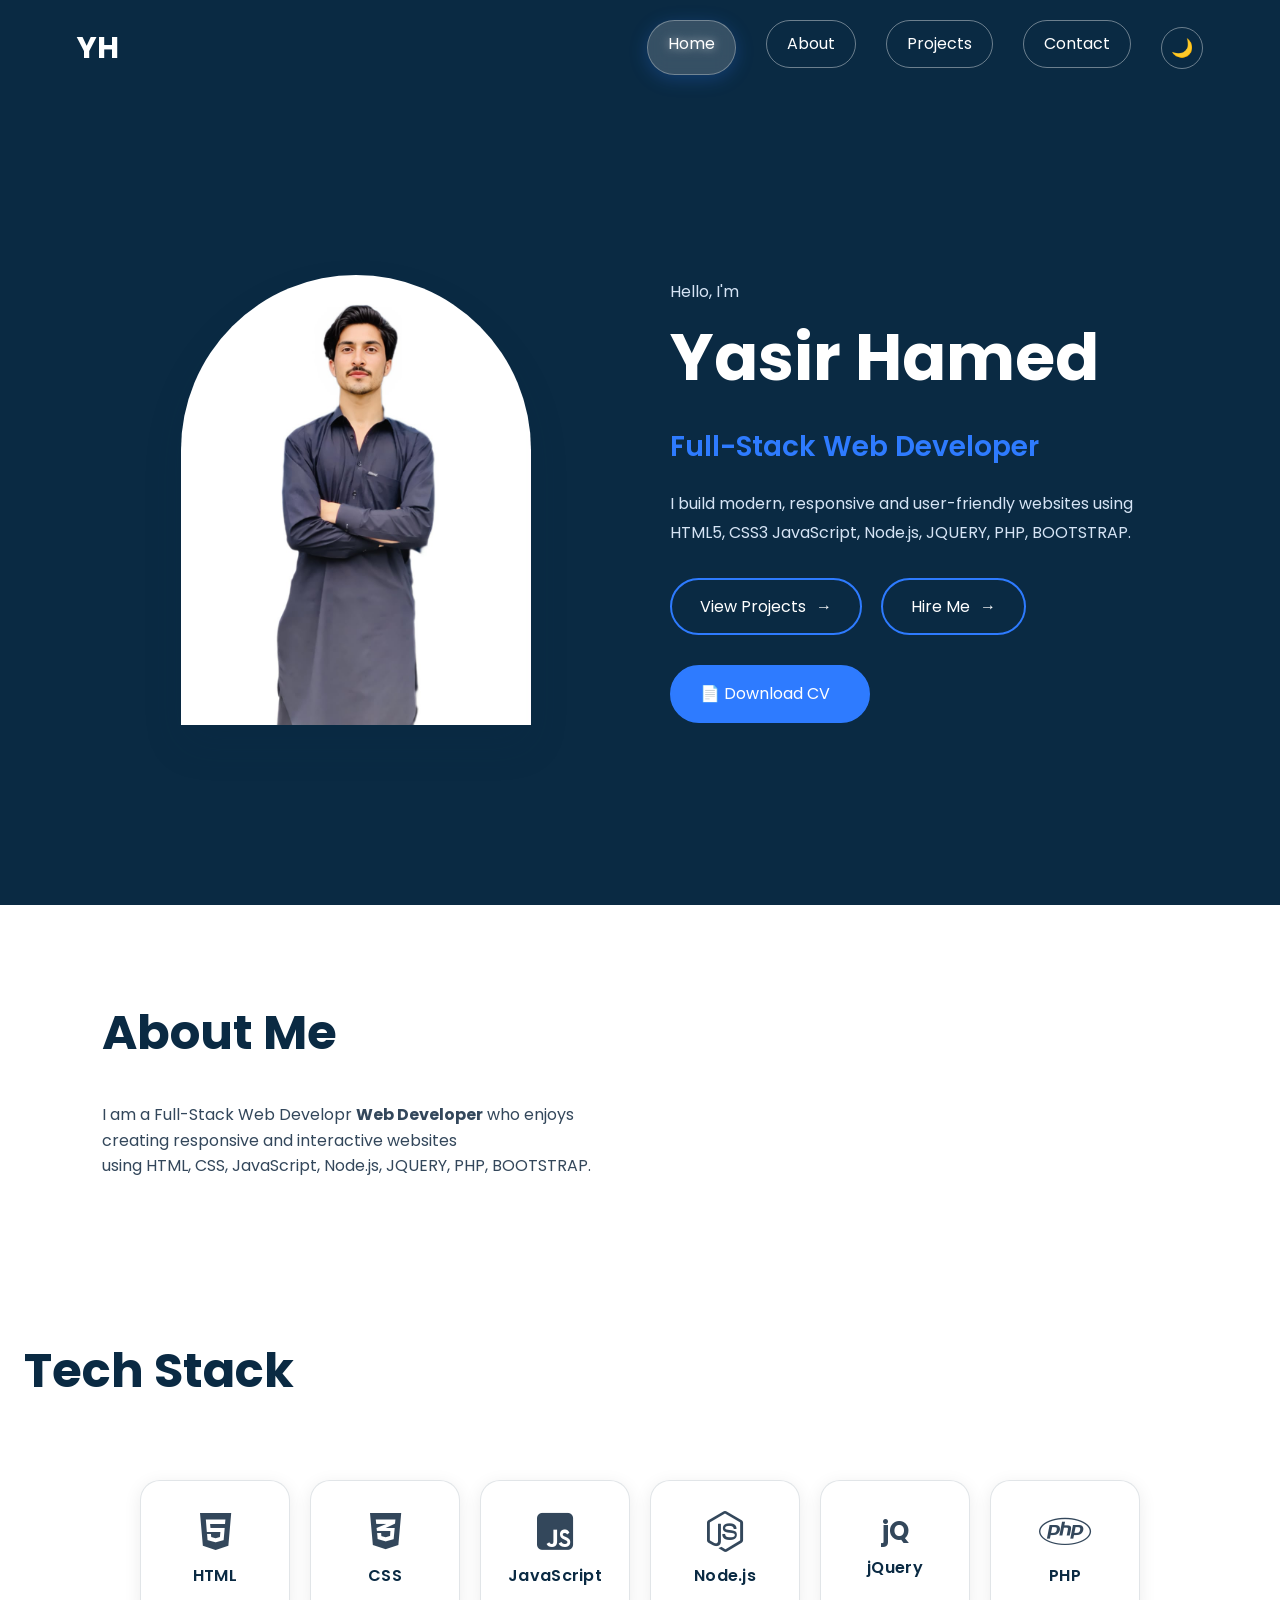
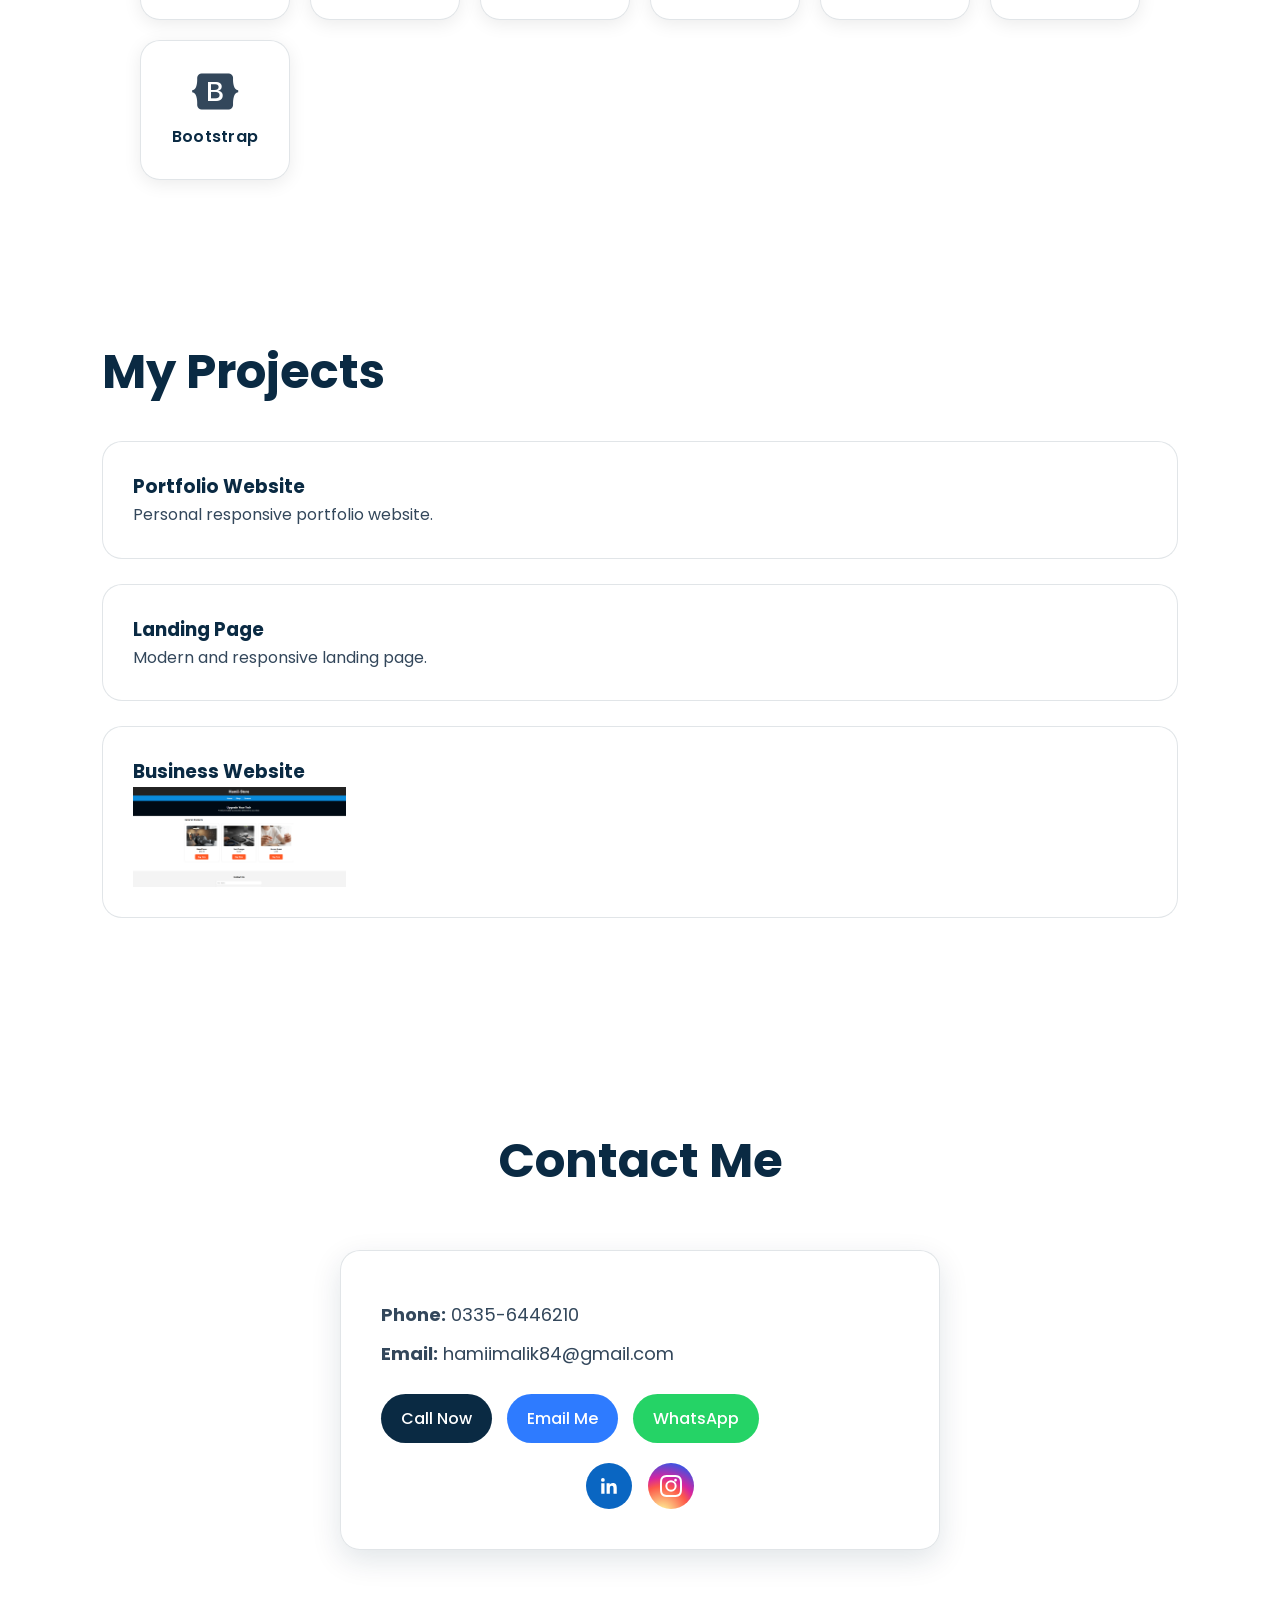
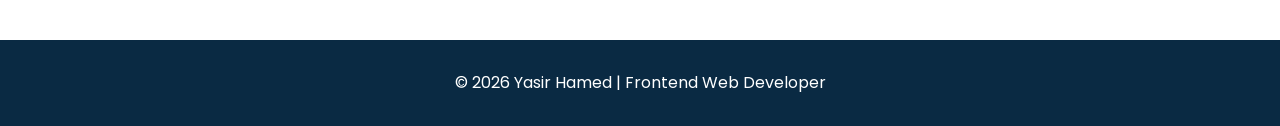
==== index.html @ 563038e2 "Update index.html" ====
<!DOCTYPE html>
<html lang="en" data-theme="light">

<head>
    <meta charset="UTF-8">
    <meta name="viewport" content="width=device-width, initial-scale=1.0">
    <title>Yasir Hamed - Full-Stack Web Developer Portfolio</title>

    <!-- SEO -->
    <meta name="description"
        content="Yasir Hamed - Full-Stack Web Developer specializing in modern, responsive and user-friendly websites built with HTML, CSS, JavaScript,  Node.js, JQUERY, PHP, BOOTSTRAP.">
    <meta name="keywords" content="Yasir Hamed, Full-Stack Developer, HTML, CSS, JavaScript,  Node.js, JQUERY, PHP, BOOTSTRAP Portfolio">
    <meta name="author" content="Yasir Hamed">

    <!-- Open Graph (social share preview) -->
    <meta property="og:title" content="Yasir Hamed - Full-Stack Web Developer">
    <meta property="og:description"
        content="Modern, responsive and user-friendly websites built with HTML, CSS, JavaScript,  Node.js, JQUERY, PHP, BOOTSTRAP">
    <meta property="og:type" content="website">

    <!-- Favicon - inline SVG monogram, koi image file download nahi karni padi -->
    <link rel="icon" type="image/svg+xml"
        href="data:image/svg+xml,%3Csvg xmlns='http://www.w3.org/2000/svg' viewBox='0 0 100 100'%3E%3Crect width='100' height='100' rx='20' fill='%230A2A43'/%3E%3Ctext x='50' y='68' font-family='Arial, sans-serif' font-size='48' font-weight='bold' fill='%232E7BFF' text-anchor='middle'%3EYH%3C/text%3E%3C/svg%3E">

    <!-- Google Font -->
    <link rel="preconnect" href="https://fonts.googleapis.com">
    <link rel="preconnect" href="https://fonts.gstatic.com" crossorigin>
    <link href="https://fonts.googleapis.com/css2?family=Poppins:wght@400;500;600;700&display=swap" rel="stylesheet">

    <!-- Font Awesome (Tech Stack icons ke liye) -->
    <link rel="stylesheet" href="https://cdnjs.cloudflare.com/ajax/libs/font-awesome/6.5.1/css/all.min.css">

    <link rel="stylesheet" href="style.css">

    <style>
        /* Background Image lagane ke liye class */
        .bg-background {
            position: fixed;
            top: 0;
            left: 0;
            width: 100vw;
            height: 100vh;
            object-fit: cover;
            /* Image screen par stretch nahi hogi */
            z-index: -2;
            /* Sabse peeche */

            /* Blur control yahan se hoga */
            filter: blur(0px);
            /* Blur kam ya zyada karne ke liye px badlein */
            opacity: 1;
            /* Hamesha 0 se 1 ke beech rahe, "10" invalid tha */
        }

        /* Vignette / fade overlay - image ke upar, content ke peeche */
        .bg-overlay {
            position: fixed;
            top: 0;
            left: 0;
            width: 100vw;
            height: 100vh;
            z-index: -1;
            pointer-events: none;
            /* clicks isse guzar jayen, image/buttons kaam karein */

            /* Left side dense fade, right side pura transparent - theme ke hisaab se rang badalta hai */
            background: linear-gradient(to right,
                    var(--overlay-1) 0%,
                    var(--overlay-2) 40%,
                    var(--overlay-3) 100%);
            transition: background 0.4s ease;
        }

        /* Taake text background ke upar bilkul clear nazar aaye */
        body {
            position: relative;
            margin: 0;
            padding: 0;
            background-color: var(--color-bg);
            /* Agar image load na ho to safe backup color */
        }

        .bg-background {
            transition: opacity 0.4s ease, filter 0.4s ease;
        }

        [data-theme="dark"] .bg-background {
            opacity: 0.5;
            filter: brightness(0.6);
        }

        /* Mobile par vignette pura solid kar dete hain warna text mushkil se dikhta hai */
        @media (max-width: 768px) {
            .bg-overlay {
                background: var(--overlay-mobile);
            }
        }

        /* ===================== Tech Stack - Stylish Grid ===================== */
        #skills {
            padding: 4rem 1.5rem;
        }

        #skills h2 {
            text-align: center;
            margin-bottom: 2.5rem;
        }

        .skills-grid {
            display: grid;
            grid-template-columns: repeat(auto-fit, minmax(140px, 1fr));
            gap: 1.25rem;
            max-width: 1000px;
            margin: 0 auto;
        }

        .skill-card {
            display: flex;
            flex-direction: column;
            align-items: center;
            justify-content: center;
            gap: 0.7rem;
            padding: 1.8rem 1rem;
            border-radius: 16px;
            text-align: center;

            background: var(--skill-card-bg, rgba(255, 255, 255, 0.55));
            border: 1px solid var(--skill-card-border, rgba(10, 42, 67, 0.1));
            backdrop-filter: blur(10px);
            -webkit-backdrop-filter: blur(10px);
            box-shadow: 0 4px 18px rgba(0, 0, 0, 0.08);

            transition: transform 0.35s ease, box-shadow 0.35s ease, border-color 0.35s ease;
        }

        .skill-card i,
        .skill-card .skill-icon {
            font-size: 2.6rem;
            line-height: 1;
            transition: transform 0.35s ease;
        }

        .skill-card h3 {
            margin: 0;
            font-size: 1rem;
            font-weight: 600;
            letter-spacing: 0.3px;
        }

        .skill-card:hover {
            transform: translateY(-8px) scale(1.04);
            box-shadow: 0 12px 28px rgba(46, 123, 255, 0.25);
            border-color: #2E7BFF;
        }

        .skill-card:hover i,
        .skill-card:hover .skill-icon {
            transform: scale(1.15) rotate(-4deg);
        }

        /* Brand colors on hover for a lively touch */
        .skill-card.html:hover i { color: #E44D26; }
        .skill-card.css:hover i { color: #264DE4; }
        .skill-card.js:hover i { color: #F0DB4F; }
        .skill-card.node:hover i { color: #3C873A; }
        .skill-card.jquery:hover i { color: #0769AD; }
        .skill-card.php:hover i { color: #777BB4; }
        .skill-card.bootstrap:hover i { color: #7952B3; }

        [data-theme="dark"] .skill-card {
            background: var(--skill-card-bg-dark, rgba(20, 25, 35, 0.55));
            border-color: rgba(255, 255, 255, 0.08);
        }

        [data-theme="dark"] .skill-card h3 {
            color: #f1f1f1;
        }

        @media (max-width: 480px) {
            .skills-grid {
                grid-template-columns: repeat(2, 1fr);
            }
        }
    </style>
</head>

<body>

    <img src="yasirhm.jpeg" class="bg-background" alt="Background Blur">
    <div class="bg-overlay"></div>

    <header>
        <nav>
            <h1>YH</h1>

            <button class="nav-toggle" id="navToggle" aria-label="Toggle menu" aria-expanded="false">
                <span></span>
                <span></span>
                <span></span>
            </button>

            <ul id="navMenu">
                <span class="nav-indicator" id="navIndicator"></span>
                <li><a href="#home">Home</a></li>
                <li><a href="#about">About</a></li>
                <li><a href="#projects">Projects</a></li>
                <li><a href="#contact">Contact</a></li>
                <li><button class="theme-toggle" id="themeToggle" aria-label="Toggle dark mode">🌙</button></li>
            </ul>
        </nav>
    </header>

    <main>
        <section id="home">
            <div>
                <img src="yasirh.jpeg" alt="Yasir Hamed">
            </div>
            <div>
                <p>Hello, I'm</p>
                <h2>Yasir Hamed</h2>
                <h3>Full-Stack Web Developer</h3>
                <p>
                    I build modern, responsive and user-friendly websites
                    using HTML5, CSS3 JavaScript, Node.js, JQUERY, PHP, BOOTSTRAP.
                </p>
                <a href="#projects">View Projects</a>
                <a href="#contact">Hire Me</a>
                <a href="yasirhamedresume.pdf" download class="btn-resume">📄 Download CV</a>
            </div>
        </section>

        <section id="about">
            <h2 class="reveal">About Me</h2>
            <p class="reveal">
                I am a Full-Stack Web Developr <strong>Web Developer</strong> who enjoys <br> creating
                responsive and interactive websites <br> using HTML,
                CSS, JavaScript,  Node.js, JQUERY, PHP, BOOTSTRAP.
            </p>
        </section>

        <section id="skills">
            <h2 class="reveal">Tech Stack</h2>
            <div class="skills-grid">
                <article class="skill-card html reveal">
                    <i class="fa-brands fa-html5"></i>
                    <h3>HTML</h3>
                </article>
                <article class="skill-card css reveal">
                    <i class="fa-brands fa-css3-alt"></i>
                    <h3>CSS</h3>
                </article>
                <article class="skill-card js reveal">
                    <i class="fa-brands fa-square-js"></i>
                    <h3>JavaScript</h3>
                </article>
                <article class="skill-card node reveal">
                    <i class="fa-brands fa-node-js"></i>
                    <h3>Node.js</h3>
                </article>
                <article class="skill-card jquery reveal">
                    <span class="skill-icon" style="font-weight:700; font-size:1.6rem;">jQ</span>
                    <h3>jQuery</h3>
                </article>
                <article class="skill-card php reveal">
                    <i class="fa-brands fa-php"></i>
                    <h3>PHP</h3>
                </article>
                <article class="skill-card bootstrap reveal">
                    <i class="fa-brands fa-bootstrap"></i>
                    <h3>Bootstrap</h3>
                </article>
            </div>
        </section>

        <section id="projects">
            <h2 class="reveal">My Projects</h2>
            <article class="reveal">
                <h3>Portfolio Website</h3>
                <p>Personal responsive portfolio website.</p>
            </article>
            <article class="reveal">
                <h3>Landing Page</h3>
                <p>Modern and responsive landing page.</p>
            </article>
            <article class="reveal">
                <h3>Business Website</h3>
               <a href="https://hami-store.netlify.app/" target="_blank">
        <img src="project.jpeg" alt="E-Commerce Store" height="100">
      </a>
            </article>
        </section>

        <section id="contact">
            <h2 class="reveal">Contact Me</h2>
            <div class="contact-card reveal">
                <p> <strong>Phone:</strong> 0335-6446210</p>
                <p> <strong>Email:</strong> hamiimalik84@gmail.com</p>

                <div class="contact-buttons">
                    <a href="tel:03356446210" class="btn call"> Call Now</a>
                    <a href="mailto:hamiimalik84@gmail.com" class="btn email"> Email Me</a>
                    <a href="https://wa.me/923279717049" target="_blank" class="btn whatsapp">
                         WhatsApp
                    </a>
                </div>

                <div class="social-links">
                    <a href="https://www.linkedin.com/in/yasir-hameed-b5956b418" target="_blank"
                        rel="noopener noreferrer" class="social-icon linkedin" aria-label="LinkedIn Profile">
                        <svg viewBox="0 0 24 24" fill="currentColor" width="22" height="22">
                            <path
                                d="M20.45 20.45h-3.55v-5.57c0-1.33-.03-3.04-1.85-3.04-1.86 0-2.14 1.45-2.14 2.94v5.67H9.36V9h3.41v1.56h.05c.48-.9 1.63-1.85 3.36-1.85 3.6 0 4.27 2.37 4.27 5.45v6.29zM5.34 7.43a2.06 2.06 0 1 1 0-4.12 2.06 2.06 0 0 1 0 4.12zM7.12 20.45H3.56V9h3.56v11.45z" />
                        </svg>
                    </a>
                    <a href="https://www.instagram.com/i.hamiimalik0?igsh=N2Z4ZDM4cXQ4bWtw" target="_blank" rel="noopener noreferrer"
                        class="social-icon instagram" aria-label="Instagram Profile">
                        <svg viewBox="0 0 24 24" fill="currentColor" width="22" height="22">
                            <path
                                d="M12 2.16c3.2 0 3.58.01 4.85.07 1.17.05 1.8.25 2.23.41.56.22.96.48 1.38.9.42.42.68.82.9 1.38.16.42.36 1.06.41 2.23.06 1.27.07 1.65.07 4.85s-.01 3.58-.07 4.85c-.05 1.17-.25 1.8-.41 2.23-.22.56-.48.96-.9 1.38-.42.42-.82.68-1.38.9-.42.16-1.06.36-2.23.41-1.27.06-1.65.07-4.85.07s-3.58-.01-4.85-.07c-1.17-.05-1.8-.25-2.23-.41a3.72 3.72 0 0 1-1.38-.9 3.72 3.72 0 0 1-.9-1.38c-.16-.42-.36-1.06-.41-2.23-.06-1.27-.07-1.65-.07-4.85s.01-3.58.07-4.85c.05-1.17.25-1.8.41-2.23.22-.56.48-.96.9-1.38.42-.42.82-.68 1.38-.9.42-.16 1.06-.36 2.23-.41 1.27-.06 1.65-.07 4.85-.07M12 0C8.74 0 8.33.01 7.05.07 5.78.13 4.9.33 4.14.63c-.79.31-1.46.72-2.13 1.38A5.88 5.88 0 0 0 .63 4.14c-.3.76-.5 1.64-.56 2.91C.01 8.33 0 8.74 0 12s.01 3.67.07 4.95c.06 1.27.26 2.15.56 2.91.31.79.72 1.46 1.38 2.13.66.66 1.34 1.07 2.13 1.38.76.3 1.64.5 2.91.56C8.33 23.99 8.74 24 12 24s3.67-.01 4.95-.07c1.27-.06 2.15-.26 2.91-.56.79-.31 1.46-.72 2.13-1.38.66-.66 1.07-1.34 1.38-2.13.3-.76.5-1.64.56-2.91.06-1.28.07-1.69.07-4.95s-.01-3.67-.07-4.95c-.06-1.27-.26-2.15-.56-2.91a5.88 5.88 0 0 0-1.38-2.13A5.88 5.88 0 0 0 19.86.63c-.76-.3-1.64-.5-2.91-.56C15.67.01 15.26 0 12 0zm0 5.84A6.16 6.16 0 1 0 12 18.16 6.16 6.16 0 0 0 12 5.84zm0 10.16a4 4 0 1 1 0-8 4 4 0 0 1 0 8zm6.41-10.4a1.44 1.44 0 1 1-2.88 0 1.44 1.44 0 0 1 2.88 0z" />
                        </svg>
                    </a>
                </div>
            </div>
        </section>
    </main>

    <footer>
        <p>
            ©️ 2026 Yasir Hamed | Frontend Web Developer
        </p>
    </footer>

    <script src="script.js"></script>
</body>

</html>
---- style.css ----
:root{
    /* ===== LIGHT THEME (default) - Navy/Blue professional ===== */
    --color-primary:#0A2A43;       /* navy - header, hero, footer bg */
    --color-primary-light:#123A5C; /* thoda lighter navy - hover states */
    --color-accent:#2E7BFF;        /* bright blue - buttons, links, highlights */
    --color-accent-dark:#1E5FCC;
    --color-heading:#0A2A43;
    --color-text:#33475B;
    --color-muted:#D6E4F5;         /* light blue-ish text on navy bg */
    --color-bg:#ffffff;
    --color-card-bg:rgba(255,255,255,0.6);
    --color-card-border:rgba(10,42,67,0.12);
    --overlay-1:rgba(255,255,255,0.95);
    --overlay-2:rgba(255,255,255,0.5);
    --overlay-3:rgba(255,255,255,0);
    --overlay-mobile:rgba(255,255,255,0.92);
    --shadow-color:rgba(10,42,67,0.12);
}

[data-theme="dark"]{
    /* ===== DARK THEME ===== */
    --color-primary:#050D16;
    --color-primary-light:#0E1D2E;
    --color-accent:#4A90FF;
    --color-accent-dark:#2E7BFF;
    --color-heading:#EAF1FA;
    --color-text:#C3D2E3;
    --color-muted:#AFC4DD;
    --color-bg:#0B141F;
    --color-card-bg:rgba(20,32,48,0.65);
    --color-card-border:rgba(255,255,255,0.08);
    --overlay-1:rgba(11,20,31,0.92);
    --overlay-2:rgba(11,20,31,0.55);
    --overlay-3:rgba(11,20,31,0.15);
    --overlay-mobile:rgba(11,20,31,0.9);
    --shadow-color:rgba(0,0,0,0.4);
}

*{
    margin:0;
    padding:0;
    box-sizing:border-box;
    font-family:'Poppins', Arial, sans-serif;
}

html{
    scroll-behavior:smooth;
}

/* =========================================
   ANIMATIONS
   ========================================= */

@media (prefers-reduced-motion: reduce){
    *{
        animation:none !important;
        transition:none !important;
    }
}

@keyframes blurSlideUp{
    from{ filter:blur(14px); transform:translateY(24px); }
    to{ filter:blur(0); transform:translateY(0); }
}

@keyframes blurIn{
    from{ filter:blur(10px); }
    to{ filter:blur(0); }
}

@keyframes floatY{
    0%, 100%{ transform:translateY(0); }
    50%{ transform:translateY(-12px); }
}

.reveal{
    filter:blur(14px);
    transition:filter 0.7s ease;
}

.reveal.in-view{
    filter:blur(0);
}

body{
    background:var(--color-bg);
    color:var(--color-text);
    line-height:1.6;
    overflow-x:hidden;
    transition:background 0.4s ease, color 0.4s ease;
}

img{
    max-width:100%;
    display:block;
}

/* Header */
header{
    background:var(--color-primary);
    padding:20px 6%;
    position:relative;
    z-index:10;
    transition:background 0.4s ease;
}

nav{
    display:flex;
    justify-content:space-between;
    align-items:center;
    gap:20px;
}

nav h1{
    color:#fff;
    font-size:clamp(22px, 4vw, 30px);
    animation:blurIn 0.8s ease both;
}

nav ul{
    display:flex;
    list-style:none;
    gap:30px;
    align-items:center;
    position:relative;
}

/* Blurry glass pill jo active link ke peeche slide/animate karta hai */
.nav-indicator{
    position:absolute;
    top:0;
    left:0;
    height:100%;
    border-radius:30px;
    background:rgba(255,255,255,0.18);
    backdrop-filter:blur(10px);
    -webkit-backdrop-filter:blur(10px);
    border:1px solid rgba(255,255,255,0.3);
    box-shadow:0 4px 18px rgba(46,123,255,0.25);
    opacity:0;
    transform:scale(0.85);
    transition:left 0.4s cubic-bezier(.25,.8,.25,1),
               width 0.4s cubic-bezier(.25,.8,.25,1),
               opacity 0.3s ease,
               transform 0.3s ease;
    pointer-events:none;
    z-index:0;
}

.nav-indicator.show{
    opacity:1;
    transform:scale(1);
}

.nav-indicator.pop{
    animation:indicatorPop 0.45s ease;
}

@keyframes indicatorPop{
    0%{ transform:scale(1); }
    40%{ transform:scale(1.12); }
    100%{ transform:scale(1); }
}

nav a{
    color:#fff;
    text-decoration:none;
    padding:10px 20px;
    border:1px solid rgba(255,255,255,.4);
    border-radius:30px;
    transition:background 0.3s ease, color 0.3s ease, transform 0.3s ease, box-shadow 0.3s ease, text-shadow 0.3s ease;
    white-space:nowrap;
    display:inline-block;
    position:relative;
    z-index:1;
    overflow:hidden; /* ripple ko andar hi contain karne ke liye */
}

nav a:hover{
    background:var(--color-accent);
    border-color:var(--color-accent);
    color:#fff;
    transform:translateY(-2px);
    box-shadow:0 0 16px 2px rgba(46,123,255,0.55);
}

nav a.active{
    border-color:transparent;
    color:#fff;
    text-shadow:0 0 10px rgba(255,255,255,0.7);
}

/* Click ripple effect */
.ripple{
    position:absolute;
    border-radius:50%;
    background:rgba(255,255,255,0.55);
    transform:scale(0);
    animation:rippleAnim 0.6s ease-out;
    pointer-events:none;
    z-index:0;
}

@keyframes rippleAnim{
    to{
        transform:scale(3.5);
        opacity:0;
    }
}

/* Dark mode toggle button */
.theme-toggle{
    background:transparent;
    border:1px solid rgba(255,255,255,.4);
    color:#fff;
    width:42px;
    height:42px;
    border-radius:50%;
    cursor:pointer;
    display:flex;
    align-items:center;
    justify-content:center;
    font-size:18px;
    transition:0.3s;
    flex-shrink:0;
}

.theme-toggle:hover{
    background:var(--color-accent);
    border-color:var(--color-accent);
    transform:rotate(20deg);
    box-shadow:0 0 16px 2px rgba(46,123,255,0.55);
}

/* Hamburger button */
.nav-toggle{
    display:none;
    flex-direction:column;
    gap:5px;
    background:transparent;
    border:none;
    cursor:pointer;
    padding:8px;
    z-index:20;
}

.nav-toggle span{
    width:26px;
    height:3px;
    background:#fff;
    border-radius:3px;
    transition:0.3s;
}

/* Hero Section */
#home{
    background:var(--color-primary);
    min-height:90vh;
    padding:60px 8%;
    display:flex;
    justify-content:space-between;
    align-items:center;
    gap:60px;
    position:relative;
    overflow:hidden;
    flex-wrap:wrap;
    transition:background 0.4s ease;
}

#home > div{
    flex:1 1 300px;
}

#home > div:first-child{
    animation:blurSlideUp 0.9s ease both, floatY 4s ease-in-out 1.2s infinite;
}

#home > div:last-child > *{
    animation:blurSlideUp 0.8s ease both;
}

#home > div:last-child > *:nth-child(1){ animation-delay:0.15s; }
#home > div:last-child > *:nth-child(2){ animation-delay:0.3s; }
#home > div:last-child > *:nth-child(3){ animation-delay:0.45s; }
#home > div:last-child > *:nth-child(4){ animation-delay:0.6s; }
#home > div:last-child > *:nth-child(5){ animation-delay:0.75s; }
#home > div:last-child > *:nth-child(6){ animation-delay:0.9s; }
#home > div:last-child > *:nth-child(7){ animation-delay:1.05s; }

#home img{
    width:100%;
    max-width:350px;
    height:auto;
    aspect-ratio:350 / 450;
    object-fit:cover;
    background:#fff;
    border-radius:180px 180px 0 0;
    margin:0 auto;
    box-shadow:0 20px 40px var(--shadow-color);
}

#home h2{
    color:#fff;
    font-size:clamp(34px, 7vw, 65px);
    margin-bottom:15px;
}

#home h3{
    color:var(--color-accent);
    font-size:clamp(18px, 3.5vw, 28px);
    margin-bottom:20px;
    font-weight:600;
}

#home p{
    color:var(--color-muted);
    max-width:500px;
    line-height:1.8;
}

/* HERO BUTTONS + ARROW */
#home a{
    display:inline-flex;
    align-items:center;
    gap:10px;
    margin-top:30px;
    margin-right:15px;
    padding:14px 28px;
    border:2px solid var(--color-accent);
    border-radius:40px;
    color:#fff;
    text-decoration:none;
    transition:0.3s ease;
}

#home a::after{
    content:"→";
    display:inline-block;
    transition:0.3s ease;
}

#home a:hover{
    background:var(--color-accent);
    color:#fff;
    transform:translateY(-3px);
    box-shadow:0 0 24px 4px rgba(46,123,255,0.6);
    text-shadow:0 0 8px rgba(255,255,255,0.6);
}

#home a:active{
    transform:translateY(0) scale(0.97);
}

/* Resume/CV button - solid fill, thoda alag standout style */
.btn-resume{
    background:var(--color-accent) !important;
    border-color:var(--color-accent) !important;
}

.btn-resume:hover{
    background:var(--color-accent-dark) !important;
    border-color:var(--color-accent-dark) !important;
}

.btn-resume::after{
    content:"" !important; /* arrow hata dete hain, download button pe zaroori nahi */
}

/* Sections */
section{
    padding:90px 8%;
}

section h2{
    font-size:clamp(30px, 5vw, 48px);
    margin-bottom:30px;
    color:var(--color-heading);
}

/* Skills */
#skills{
    display:flex;
    gap:30px;
    flex-wrap:wrap;
}

#skills article{
    background:var(--color-card-bg);
    backdrop-filter:blur(4px);
    padding:30px;
    flex:1 1 220px;
    max-width:280px;
    border-radius:20px;
    border:1px solid var(--color-card-border);
    transition:transform 0.35s cubic-bezier(.25,.8,.25,1), box-shadow 0.35s ease, background 0.4s ease, border-color 0.4s ease;
}

#skills article h3{
    color:var(--color-heading);
}

#skills article:hover{
    transform:translateY(-8px) scale(1.02);
    box-shadow:0 15px 25px var(--shadow-color);
    border-color:var(--color-accent);
}

/* Projects */
#projects article{
    background:var(--color-card-bg);
    backdrop-filter:blur(4px);
    padding:30px;
    margin-bottom:25px;
    border-radius:20px;
    border:1px solid var(--color-card-border);
    transition:transform 0.35s cubic-bezier(.25,.8,.25,1), box-shadow 0.35s ease, background 0.4s ease, border-color 0.4s ease;
}

#projects article h3{
    color:var(--color-heading);
}

#projects article:hover{
    transform:scale(1.02);
    box-shadow:0 12px 24px var(--shadow-color);
    border-color:var(--color-accent);
}

/* Contact */
#contact{
    display:flex;
    flex-direction:column;
    align-items:center;
}

.contact-card{
    background:var(--color-card-bg);
    backdrop-filter:blur(4px);
    padding:40px;
    border-radius:20px;
    max-width:600px;
    width:100%;
    box-shadow:0 10px 30px var(--shadow-color);
    margin-top:20px;
    border:1px solid var(--color-card-border);
    transition:background 0.4s ease, border-color 0.4s ease;
}

.contact-card p{
    font-size:18px;
    margin:10px 0;
    word-break:break-word;
    color:var(--color-text);
}

/* Contact Buttons */
.contact-buttons{
    display:flex;
    gap:15px;
    flex-wrap:wrap;
    margin-top:25px;
}

/* Social icons (LinkedIn, Instagram) */
.social-links{
    display:flex;
    gap:16px;
    margin-top:20px;
    justify-content:center;
}

.social-icon{
    display:flex;
    align-items:center;
    justify-content:center;
    width:46px;
    height:46px;
    border-radius:50%;
    color:#fff;
    background:var(--color-primary);
    transition:transform 0.3s cubic-bezier(.25,.8,.25,1), box-shadow 0.3s ease, background 0.3s ease;
}

.social-icon:hover{
    transform:translateY(-4px) scale(1.08);
    box-shadow:0 0 20px 3px rgba(46,123,255,0.5);
}

.social-icon.linkedin{
    background:#0A66C2;
}

.social-icon.instagram{
    background:radial-gradient(circle at 30% 110%, #fdf497 0%, #fdf497 5%, #fd5949 45%, #d6249f 60%, #285AEB 90%);
}

.btn{
    display:inline-flex;
    align-items:center;
    gap:8px;
    padding:12px 20px;
    border-radius:30px;
    text-decoration:none;
    color:white;
    font-weight:500;
    transition:0.3s;
}

.btn:hover{
    transform:translateY(-3px);
    opacity:0.95;
}

.call:hover{
    box-shadow:0 0 18px 3px rgba(10,42,67,0.6);
}

.email:hover{
    box-shadow:0 0 18px 3px rgba(46,123,255,0.6);
}

.whatsapp:hover{
    box-shadow:0 0 18px 3px rgba(37,211,102,0.6);
}

.call{
    background:var(--color-primary);
}

.email{
    background:var(--color-accent);
}

.whatsapp{
    background:#25D366;
}

/* Footer */
footer{
    background:var(--color-primary);
    color:#fff;
    text-align:center;
    padding:30px;
    font-size:clamp(13px, 2vw, 16px);
    transition:background 0.4s ease;
}

/* =========================================
   TABLET (iPad, ~768px-1024px)
   ========================================= */
@media (max-width: 1024px){
    #home{
        padding:60px 6%;
    }

    #home img{
        max-width:300px;
    }

    section{
        padding:70px 6%;
    }
}

/* =========================================
   MOBILE + SMALL TABLET (max-width: 768px)
   ========================================= */
@media (max-width: 768px){

    header{
        padding:18px 6%;
    }

    .nav-toggle{
        display:flex;
    }

    .nav-indicator{
        display:none;
    }

    nav ul{
        position:absolute;
        top:100%;
        left:0;
        width:100%;
        background:var(--color-primary);
        flex-direction:column;
        gap:0;
        max-height:0;
        overflow:hidden;
        transition:max-height 0.35s ease;
    }

    nav ul.open{
        max-height:400px;
    }

    nav ul li{
        width:100%;
        text-align:center;
        border-top:1px solid rgba(255,255,255,.15);
    }

    nav ul a{
        display:block;
        border:none;
        border-radius:0;
        padding:16px 20px;
    }

    #home{
        flex-direction:column;
        text-align:center;
        padding:50px 6%;
        min-height:auto;
        gap:35px;
    }

    #home > div{
        flex:1 1 auto;
        width:100%;
        display:flex;
        flex-direction:column;
        align-items:center;
    }

    #home img{
        max-width:250px;
        margin:0 auto;
    }

    #home p{
        max-width:100%;
    }

    #home a{
        margin-right:8px;
        padding:12px 22px;
    }

    section{
        padding:55px 6%;
        text-align:center;
    }

    #skills{
        justify-content:center;
    }

    #skills article{
        flex:1 1 100%;
        max-width:100%;
    }

    .contact-buttons{
        justify-content:center;
    }

    .contact-card{
        padding:28px;
    }
}

/* =========================================
   SMALL MOBILE (max-width: 400px)
   ========================================= */
@media (max-width: 400px){
    .btn{
        padding:10px 16px;
        font-size:14px;
    }

    .contact-card p{
        font-size:16px;
    }
}
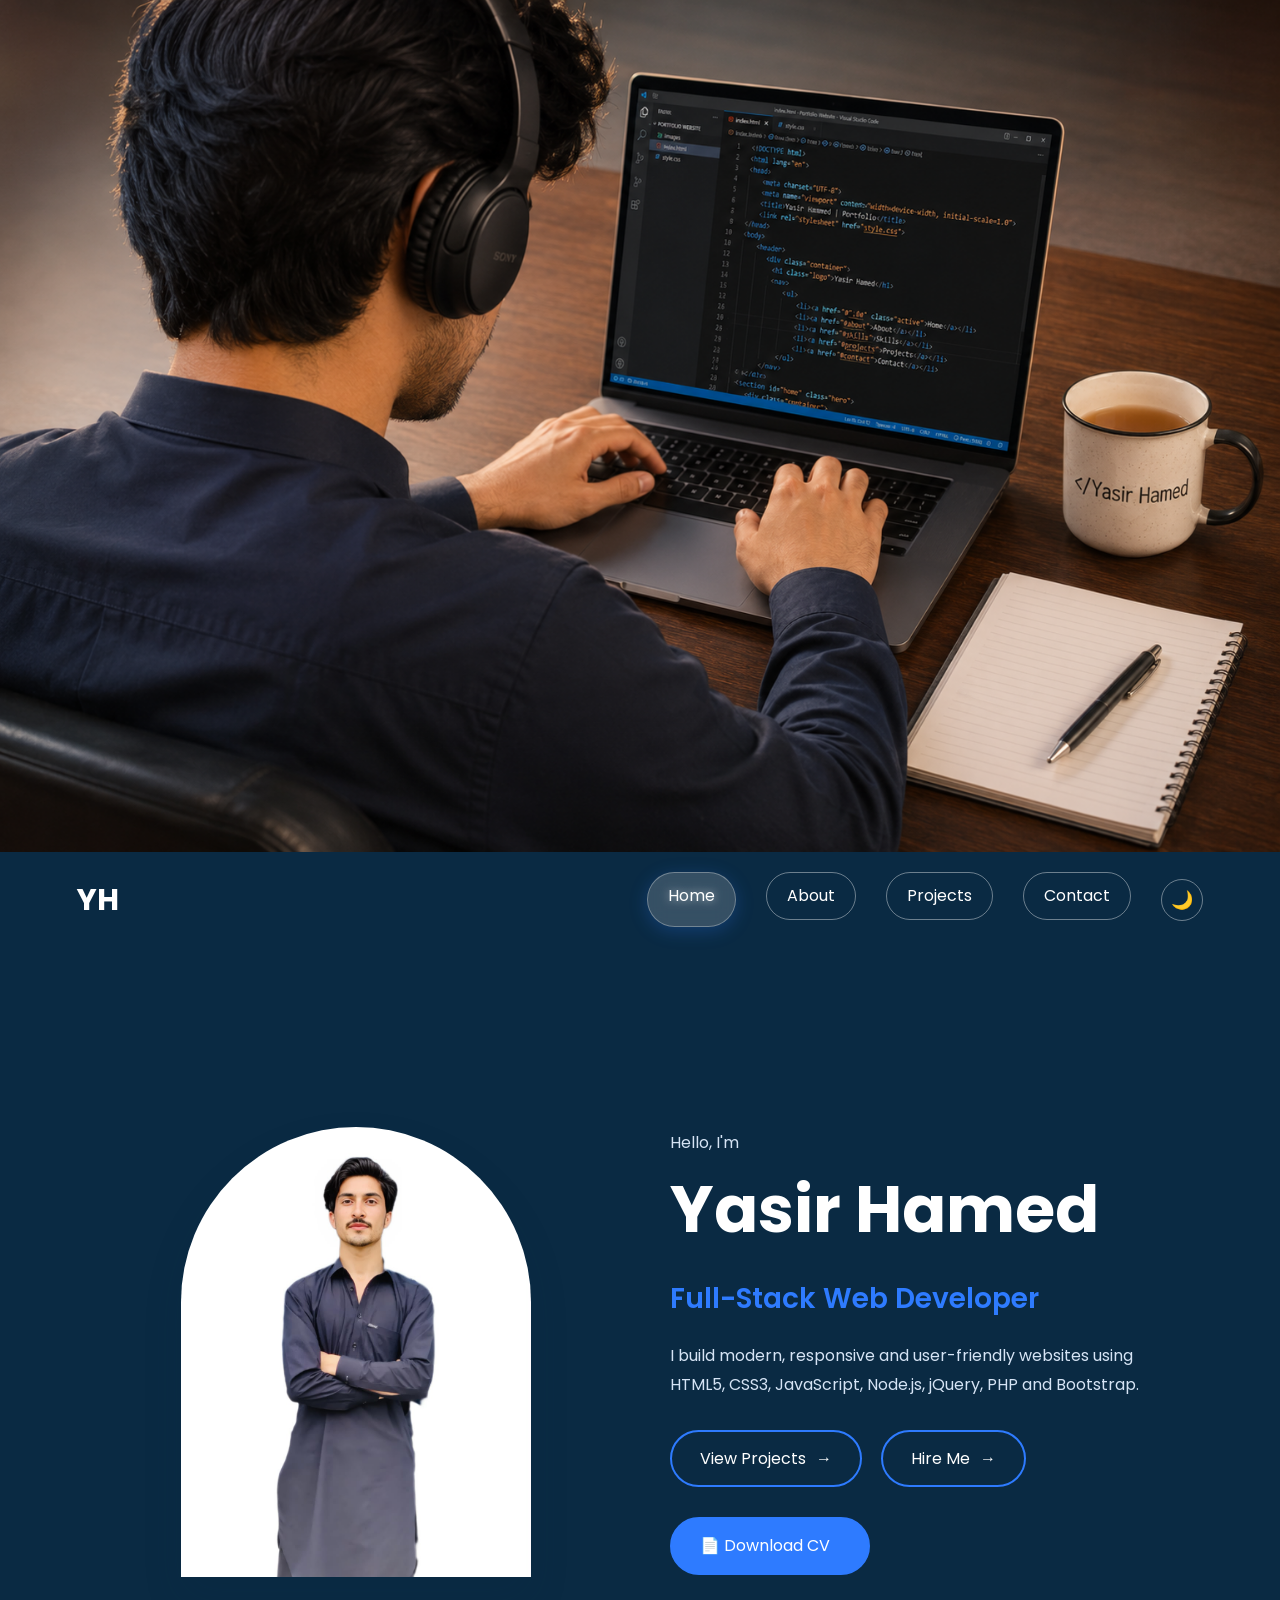
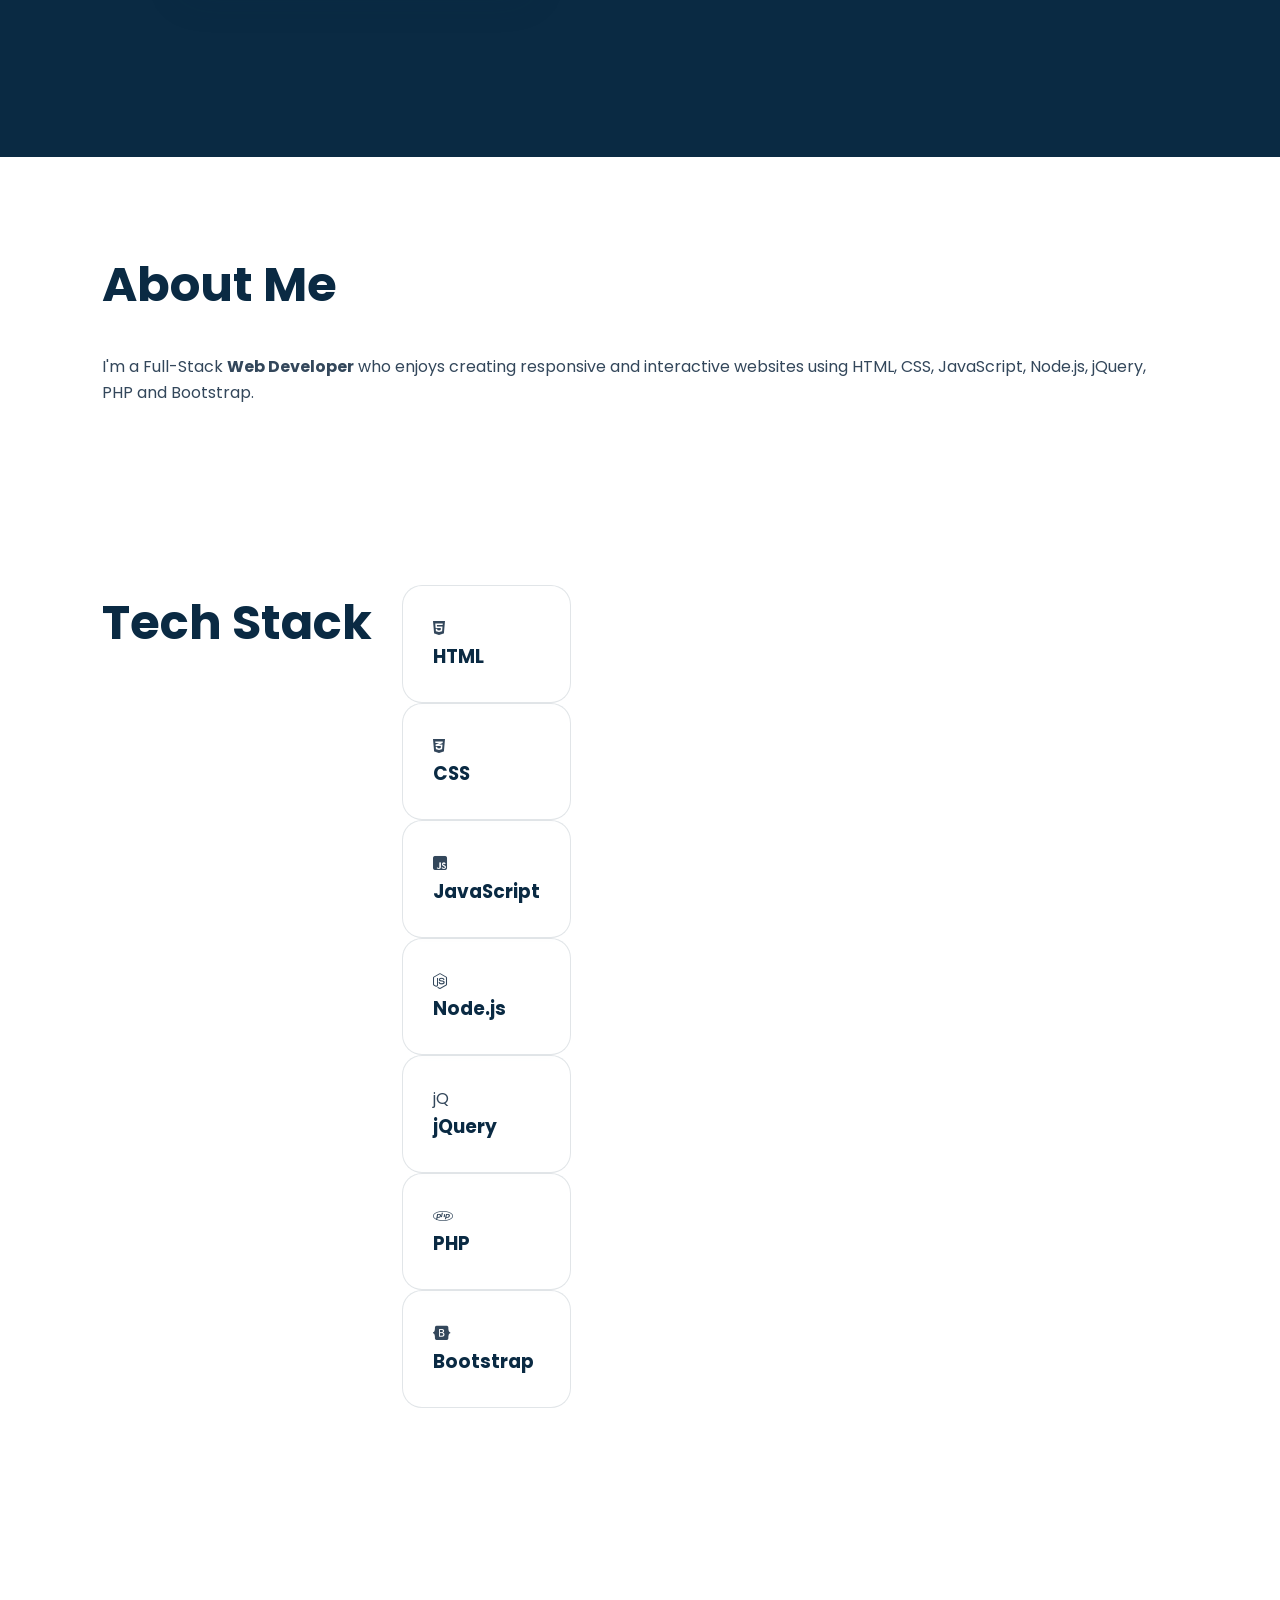
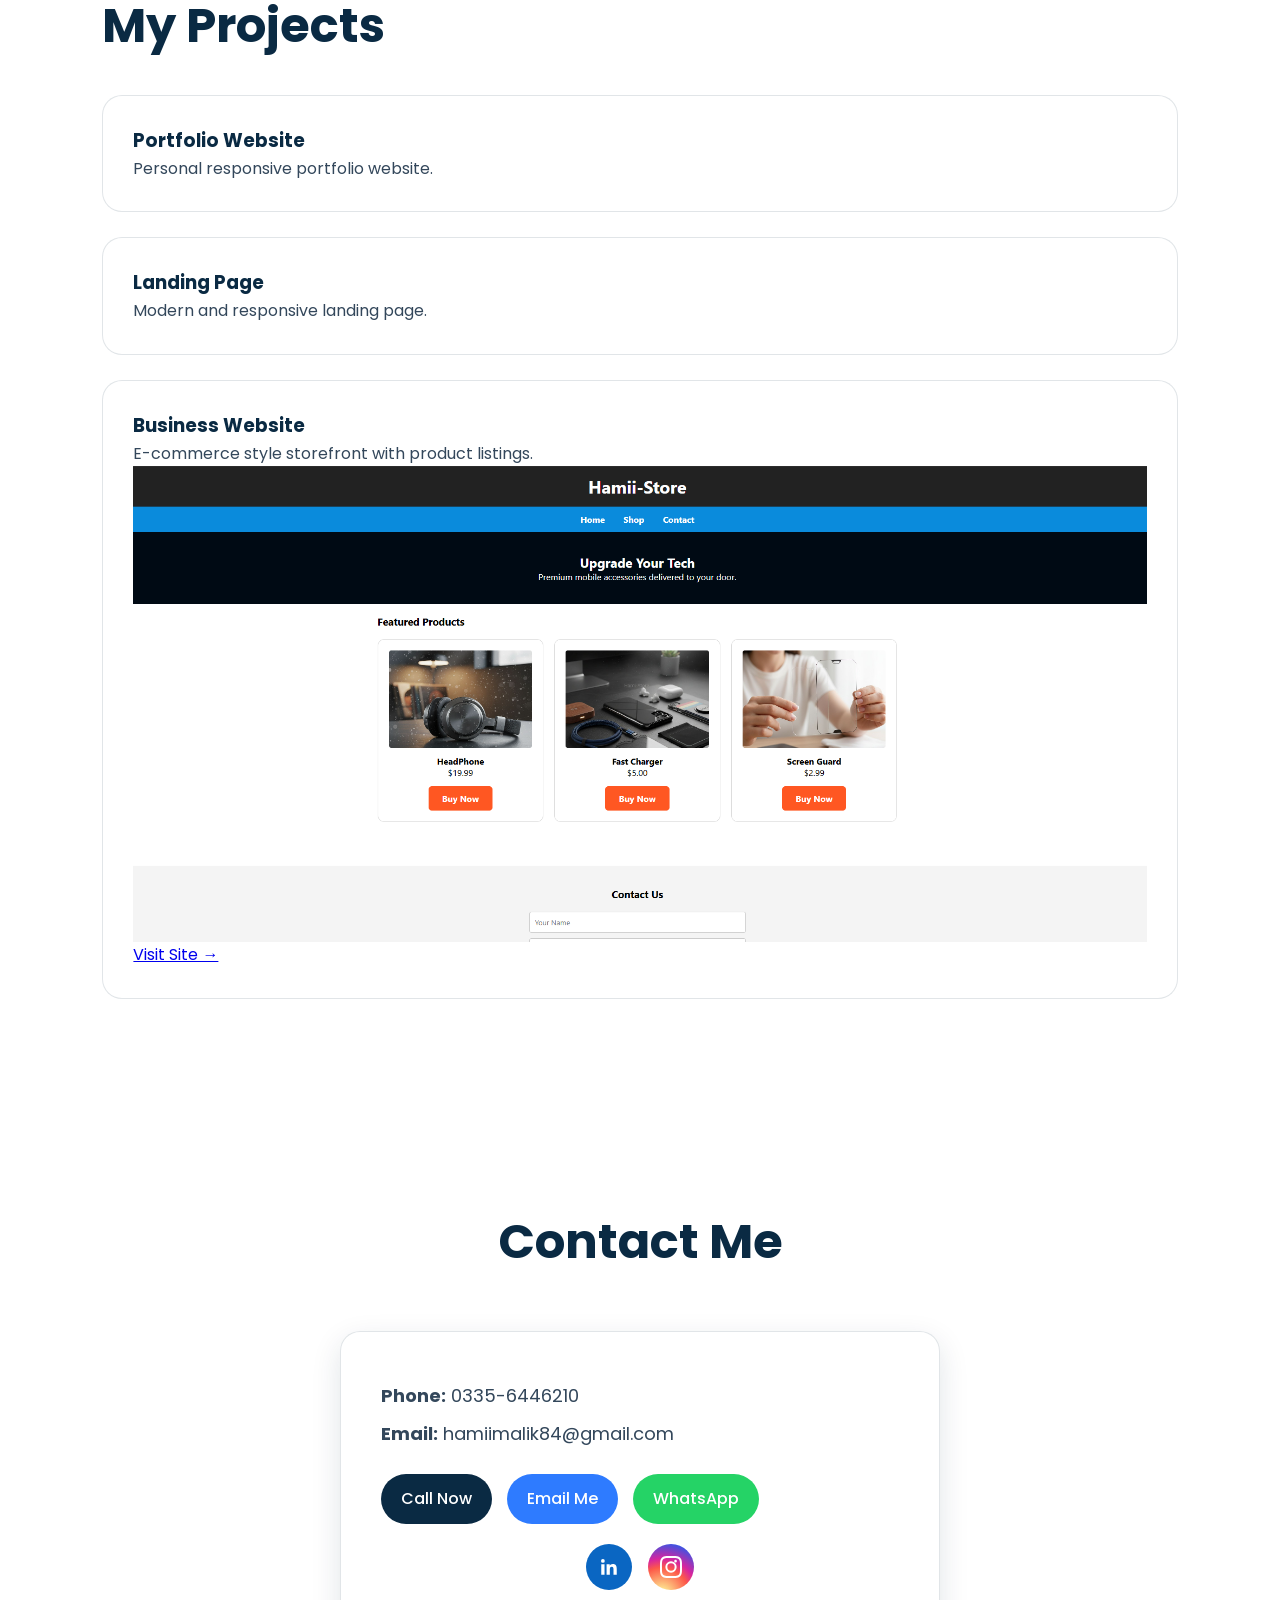
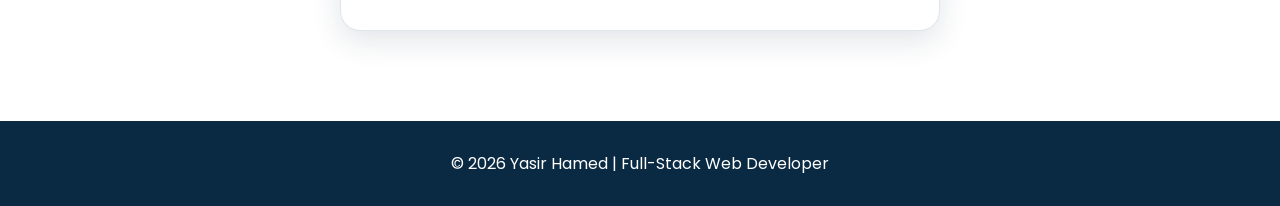
==== commit 057f6514: "Update index.html" ====
--- a/index.html
+++ b/index.html
@@ -4,189 +4,39 @@
 <head>
     <meta charset="UTF-8">
     <meta name="viewport" content="width=device-width, initial-scale=1.0">
+    <meta name="theme-color" content="#0A2A43">
     <title>Yasir Hamed - Full-Stack Web Developer Portfolio</title>
 
     <!-- SEO -->
     <meta name="description"
-        content="Yasir Hamed - Full-Stack Web Developer specializing in modern, responsive and user-friendly websites built with HTML, CSS, JavaScript,  Node.js, JQUERY, PHP, BOOTSTRAP.">
-    <meta name="keywords" content="Yasir Hamed, Full-Stack Developer, HTML, CSS, JavaScript,  Node.js, JQUERY, PHP, BOOTSTRAP Portfolio">
+        content="Yasir Hamed - Full-Stack Web Developer specializing in modern, responsive and user-friendly websites built with HTML, CSS, JavaScript, Node.js, jQuery, PHP, Bootstrap.">
+    <meta name="keywords" content="Yasir Hamed, Full-Stack Developer, HTML, CSS, JavaScript, Node.js, jQuery, PHP, Bootstrap Portfolio">
     <meta name="author" content="Yasir Hamed">
 
     <!-- Open Graph (social share preview) -->
     <meta property="og:title" content="Yasir Hamed - Full-Stack Web Developer">
     <meta property="og:description"
-        content="Modern, responsive and user-friendly websites built with HTML, CSS, JavaScript,  Node.js, JQUERY, PHP, BOOTSTRAP">
+        content="Modern, responsive and user-friendly websites built with HTML, CSS, JavaScript, Node.js, jQuery, PHP, Bootstrap.">
     <meta property="og:type" content="website">
 
-    <!-- Favicon - inline SVG monogram, koi image file download nahi karni padi -->
+    <!-- Favicon - inline SVG monogram, no image file needed -->
     <link rel="icon" type="image/svg+xml"
         href="data:image/svg+xml,%3Csvg xmlns='http://www.w3.org/2000/svg' viewBox='0 0 100 100'%3E%3Crect width='100' height='100' rx='20' fill='%230A2A43'/%3E%3Ctext x='50' y='68' font-family='Arial, sans-serif' font-size='48' font-weight='bold' fill='%232E7BFF' text-anchor='middle'%3EYH%3C/text%3E%3C/svg%3E">
 
-    <!-- Google Font -->
+    <!-- Google Fonts -->
     <link rel="preconnect" href="https://fonts.googleapis.com">
     <link rel="preconnect" href="https://fonts.gstatic.com" crossorigin>
-    <link href="https://fonts.googleapis.com/css2?family=Poppins:wght@400;500;600;700&display=swap" rel="stylesheet">
+    <link href="https://fonts.googleapis.com/css2?family=Poppins:wght@400;500;600;700&family=Sora:wght@600;700;800&display=swap" rel="stylesheet">
 
-    <!-- Font Awesome (Tech Stack icons ke liye) -->
+    <!-- Font Awesome (tech stack icons) -->
     <link rel="stylesheet" href="https://cdnjs.cloudflare.com/ajax/libs/font-awesome/6.5.1/css/all.min.css">
 
     <link rel="stylesheet" href="style.css">
-
-    <style>
-        /* Background Image lagane ke liye class */
-        .bg-background {
-            position: fixed;
-            top: 0;
-            left: 0;
-            width: 100vw;
-            height: 100vh;
-            object-fit: cover;
-            /* Image screen par stretch nahi hogi */
-            z-index: -2;
-            /* Sabse peeche */
-
-            /* Blur control yahan se hoga */
-            filter: blur(0px);
-            /* Blur kam ya zyada karne ke liye px badlein */
-            opacity: 1;
-            /* Hamesha 0 se 1 ke beech rahe, "10" invalid tha */
-        }
-
-        /* Vignette / fade overlay - image ke upar, content ke peeche */
-        .bg-overlay {
-            position: fixed;
-            top: 0;
-            left: 0;
-            width: 100vw;
-            height: 100vh;
-            z-index: -1;
-            pointer-events: none;
-            /* clicks isse guzar jayen, image/buttons kaam karein */
-
-            /* Left side dense fade, right side pura transparent - theme ke hisaab se rang badalta hai */
-            background: linear-gradient(to right,
-                    var(--overlay-1) 0%,
-                    var(--overlay-2) 40%,
-                    var(--overlay-3) 100%);
-            transition: background 0.4s ease;
-        }
-
-        /* Taake text background ke upar bilkul clear nazar aaye */
-        body {
-            position: relative;
-            margin: 0;
-            padding: 0;
-            background-color: var(--color-bg);
-            /* Agar image load na ho to safe backup color */
-        }
-
-        .bg-background {
-            transition: opacity 0.4s ease, filter 0.4s ease;
-        }
-
-        [data-theme="dark"] .bg-background {
-            opacity: 0.5;
-            filter: brightness(0.6);
-        }
-
-        /* Mobile par vignette pura solid kar dete hain warna text mushkil se dikhta hai */
-        @media (max-width: 768px) {
-            .bg-overlay {
-                background: var(--overlay-mobile);
-            }
-        }
-
-        /* ===================== Tech Stack - Stylish Grid ===================== */
-        #skills {
-            padding: 4rem 1.5rem;
-        }
-
-        #skills h2 {
-            text-align: center;
-            margin-bottom: 2.5rem;
-        }
-
-        .skills-grid {
-            display: grid;
-            grid-template-columns: repeat(auto-fit, minmax(140px, 1fr));
-            gap: 1.25rem;
-            max-width: 1000px;
-            margin: 0 auto;
-        }
-
-        .skill-card {
-            display: flex;
-            flex-direction: column;
-            align-items: center;
-            justify-content: center;
-            gap: 0.7rem;
-            padding: 1.8rem 1rem;
-            border-radius: 16px;
-            text-align: center;
-
-            background: var(--skill-card-bg, rgba(255, 255, 255, 0.55));
-            border: 1px solid var(--skill-card-border, rgba(10, 42, 67, 0.1));
-            backdrop-filter: blur(10px);
-            -webkit-backdrop-filter: blur(10px);
-            box-shadow: 0 4px 18px rgba(0, 0, 0, 0.08);
-
-            transition: transform 0.35s ease, box-shadow 0.35s ease, border-color 0.35s ease;
-        }
-
-        .skill-card i,
-        .skill-card .skill-icon {
-            font-size: 2.6rem;
-            line-height: 1;
-            transition: transform 0.35s ease;
-        }
-
-        .skill-card h3 {
-            margin: 0;
-            font-size: 1rem;
-            font-weight: 600;
-            letter-spacing: 0.3px;
-        }
-
-        .skill-card:hover {
-            transform: translateY(-8px) scale(1.04);
-            box-shadow: 0 12px 28px rgba(46, 123, 255, 0.25);
-            border-color: #2E7BFF;
-        }
-
-        .skill-card:hover i,
-        .skill-card:hover .skill-icon {
-            transform: scale(1.15) rotate(-4deg);
-        }
-
-        /* Brand colors on hover for a lively touch */
-        .skill-card.html:hover i { color: #E44D26; }
-        .skill-card.css:hover i { color: #264DE4; }
-        .skill-card.js:hover i { color: #F0DB4F; }
-        .skill-card.node:hover i { color: #3C873A; }
-        .skill-card.jquery:hover i { color: #0769AD; }
-        .skill-card.php:hover i { color: #777BB4; }
-        .skill-card.bootstrap:hover i { color: #7952B3; }
-
-        [data-theme="dark"] .skill-card {
-            background: var(--skill-card-bg-dark, rgba(20, 25, 35, 0.55));
-            border-color: rgba(255, 255, 255, 0.08);
-        }
-
-        [data-theme="dark"] .skill-card h3 {
-            color: #f1f1f1;
-        }
-
-        @media (max-width: 480px) {
-            .skills-grid {
-                grid-template-columns: repeat(2, 1fr);
-            }
-        }
-    </style>
 </head>
 
 <body>
 
-    <img src="yasirhm.jpeg" class="bg-background" alt="Background Blur">
+    <img src="yasirhm.jpeg" class="bg-background" alt="" aria-hidden="true">
     <div class="bg-overlay"></div>
 
     <header>
@@ -212,29 +62,31 @@
 
     <main>
         <section id="home">
-            <div>
-                <img src="yasirh.jpeg" alt="Yasir Hamed">
+            <div class="home-photo">
+                <img src="yasirh.jpeg" alt="Portrait of Yasir Hamed">
             </div>
             <div>
-                <p>Hello, I'm</p>
+                <p class="eyebrow">Hello, I'm</p>
                 <h2>Yasir Hamed</h2>
                 <h3>Full-Stack Web Developer</h3>
                 <p>
                     I build modern, responsive and user-friendly websites
-                    using HTML5, CSS3 JavaScript, Node.js, JQUERY, PHP, BOOTSTRAP.
+                    using HTML5, CSS3, JavaScript, Node.js, jQuery, PHP and Bootstrap.
                 </p>
-                <a href="#projects">View Projects</a>
-                <a href="#contact">Hire Me</a>
-                <a href="yasirhamedresume.pdf" download class="btn-resume">📄 Download CV</a>
+                <div class="hero-actions">
+                    <a href="#projects">View Projects</a>
+                    <a href="#contact">Hire Me</a>
+                    <a href="yasirhamedresume.pdf" download class="btn-resume">📄 Download CV</a>
+                </div>
             </div>
         </section>
 
         <section id="about">
             <h2 class="reveal">About Me</h2>
             <p class="reveal">
-                I am a Full-Stack Web Developr <strong>Web Developer</strong> who enjoys <br> creating
-                responsive and interactive websites <br> using HTML,
-                CSS, JavaScript,  Node.js, JQUERY, PHP, BOOTSTRAP.
+                I'm a Full-Stack <strong>Web Developer</strong> who enjoys
+                creating responsive and interactive websites using
+                HTML, CSS, JavaScript, Node.js, jQuery, PHP and Bootstrap.
             </p>
         </section>
 
@@ -258,7 +110,7 @@
                     <h3>Node.js</h3>
                 </article>
                 <article class="skill-card jquery reveal">
-                    <span class="skill-icon" style="font-weight:700; font-size:1.6rem;">jQ</span>
+                    <span class="skill-icon">jQ</span>
                     <h3>jQuery</h3>
                 </article>
                 <article class="skill-card php reveal">
@@ -274,34 +126,36 @@
 
         <section id="projects">
             <h2 class="reveal">My Projects</h2>
-            <article class="reveal">
-                <h3>Portfolio Website</h3>
-                <p>Personal responsive portfolio website.</p>
-            </article>
-            <article class="reveal">
-                <h3>Landing Page</h3>
-                <p>Modern and responsive landing page.</p>
-            </article>
-            <article class="reveal">
-                <h3>Business Website</h3>
-               <a href="https://hami-store.netlify.app/" target="_blank">
-        <img src="project.jpeg" alt="E-Commerce Store" height="100">
-      </a>
-            </article>
+            <div class="projects-grid">
+                <article class="reveal">
+                    <h3>Portfolio Website</h3>
+                    <p>Personal responsive portfolio website.</p>
+                </article>
+                <article class="reveal">
+                    <h3>Landing Page</h3>
+                    <p>Modern and responsive landing page.</p>
+                </article>
+                <article class="reveal">
+                    <h3>Business Website</h3>
+                    <p>E-commerce style storefront with product listings.</p>
+                    <a href="https://hami-store.netlify.app/" target="_blank" rel="noopener noreferrer" class="project-link">
+                        <img src="project.jpeg" alt="Business e-commerce storefront preview" loading="lazy">
+                        <span>Visit Site →</span>
+                    </a>
+                </article>
+            </div>
         </section>
 
         <section id="contact">
             <h2 class="reveal">Contact Me</h2>
             <div class="contact-card reveal">
-                <p> <strong>Phone:</strong> 0335-6446210</p>
-                <p> <strong>Email:</strong> hamiimalik84@gmail.com</p>
+                <p><strong>Phone:</strong> 0335-6446210</p>
+                <p><strong>Email:</strong> hamiimalik84@gmail.com</p>
 
                 <div class="contact-buttons">
-                    <a href="tel:03356446210" class="btn call"> Call Now</a>
-                    <a href="mailto:hamiimalik84@gmail.com" class="btn email"> Email Me</a>
-                    <a href="https://wa.me/923279717049" target="_blank" class="btn whatsapp">
-                         WhatsApp
-                    </a>
+                    <a href="tel:03356446210" class="btn call">Call Now</a>
+                    <a href="mailto:hamiimalik84@gmail.com" class="btn email">Email Me</a>
+                    <a href="https://wa.me/923279717049" target="_blank" rel="noopener noreferrer" class="btn whatsapp">WhatsApp</a>
                 </div>
 
                 <div class="social-links">
@@ -325,9 +179,7 @@
     </main>
 
     <footer>
-        <p>
-            ©️ 2026 Yasir Hamed | Frontend Web Developer
-        </p>
+        <p>© 2026 Yasir Hamed | Full-Stack Web Developer</p>
     </footer>
 
     <script src="script.js"></script>
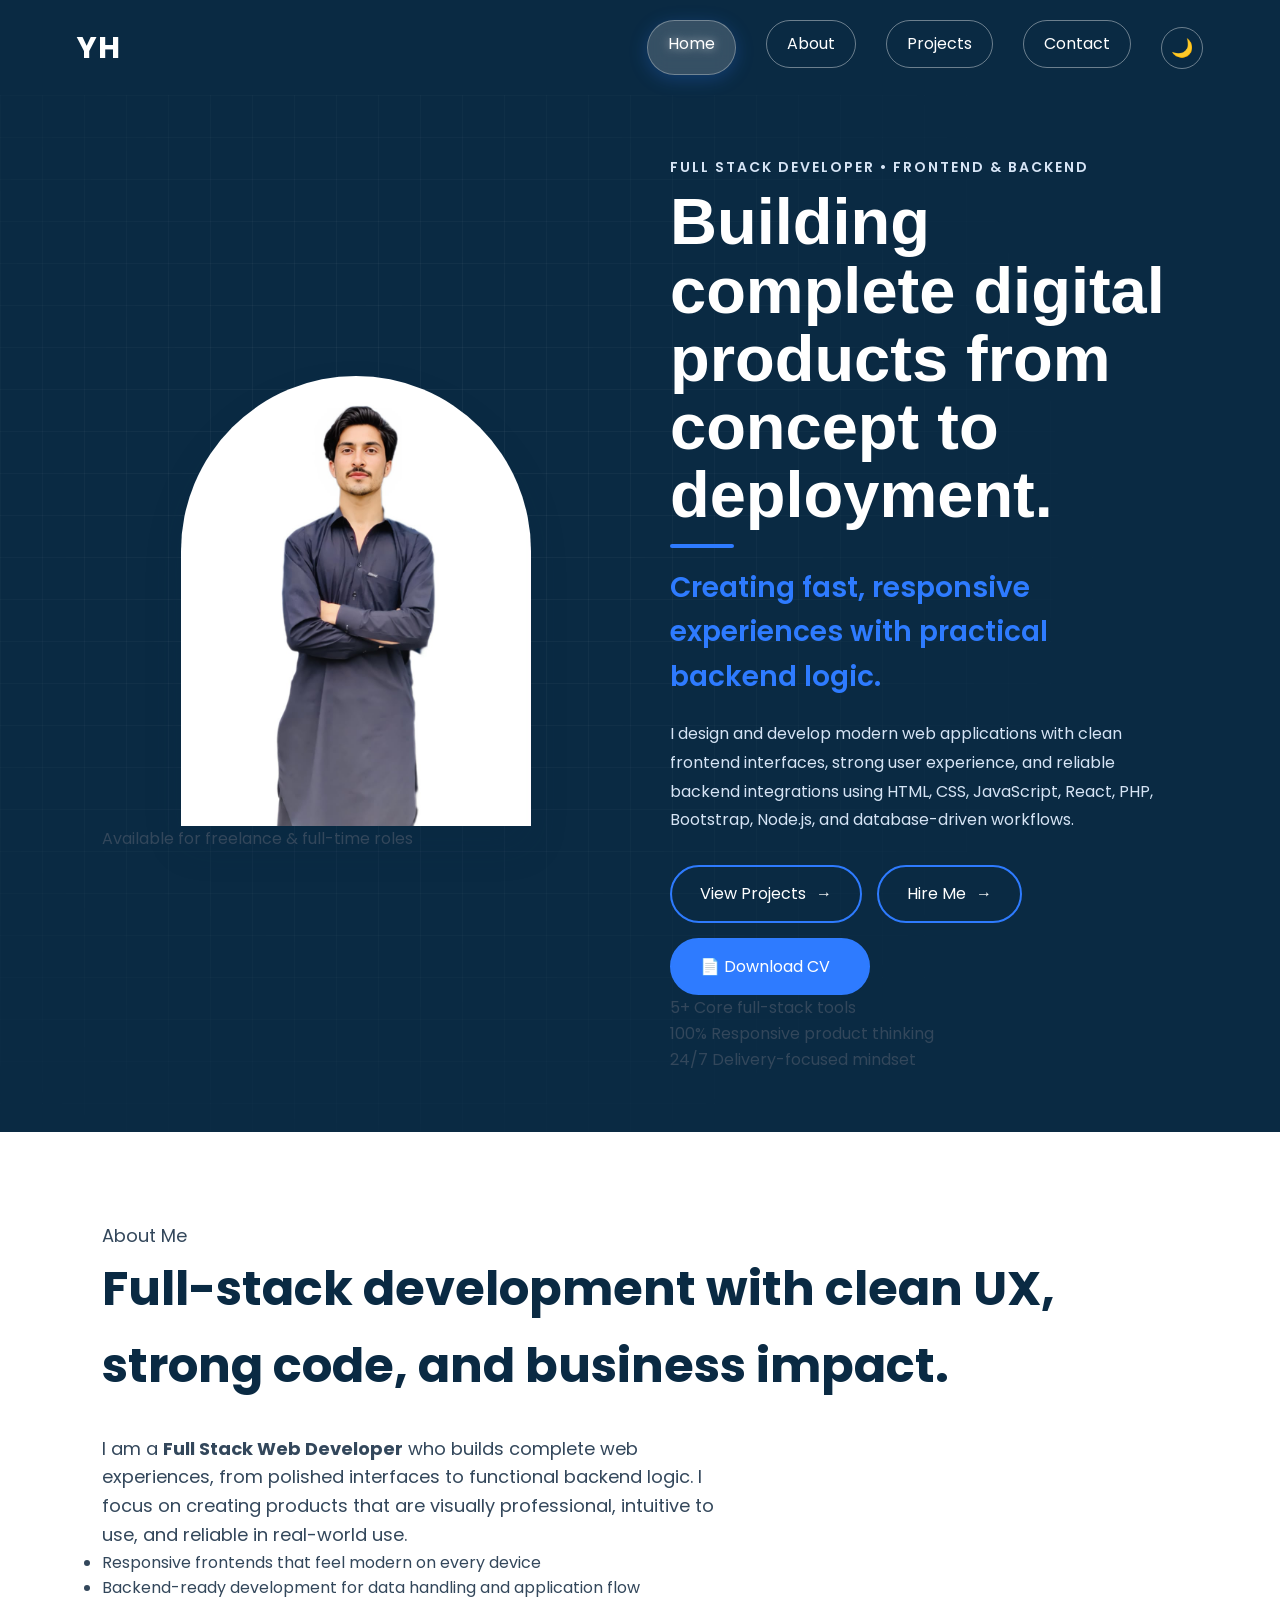
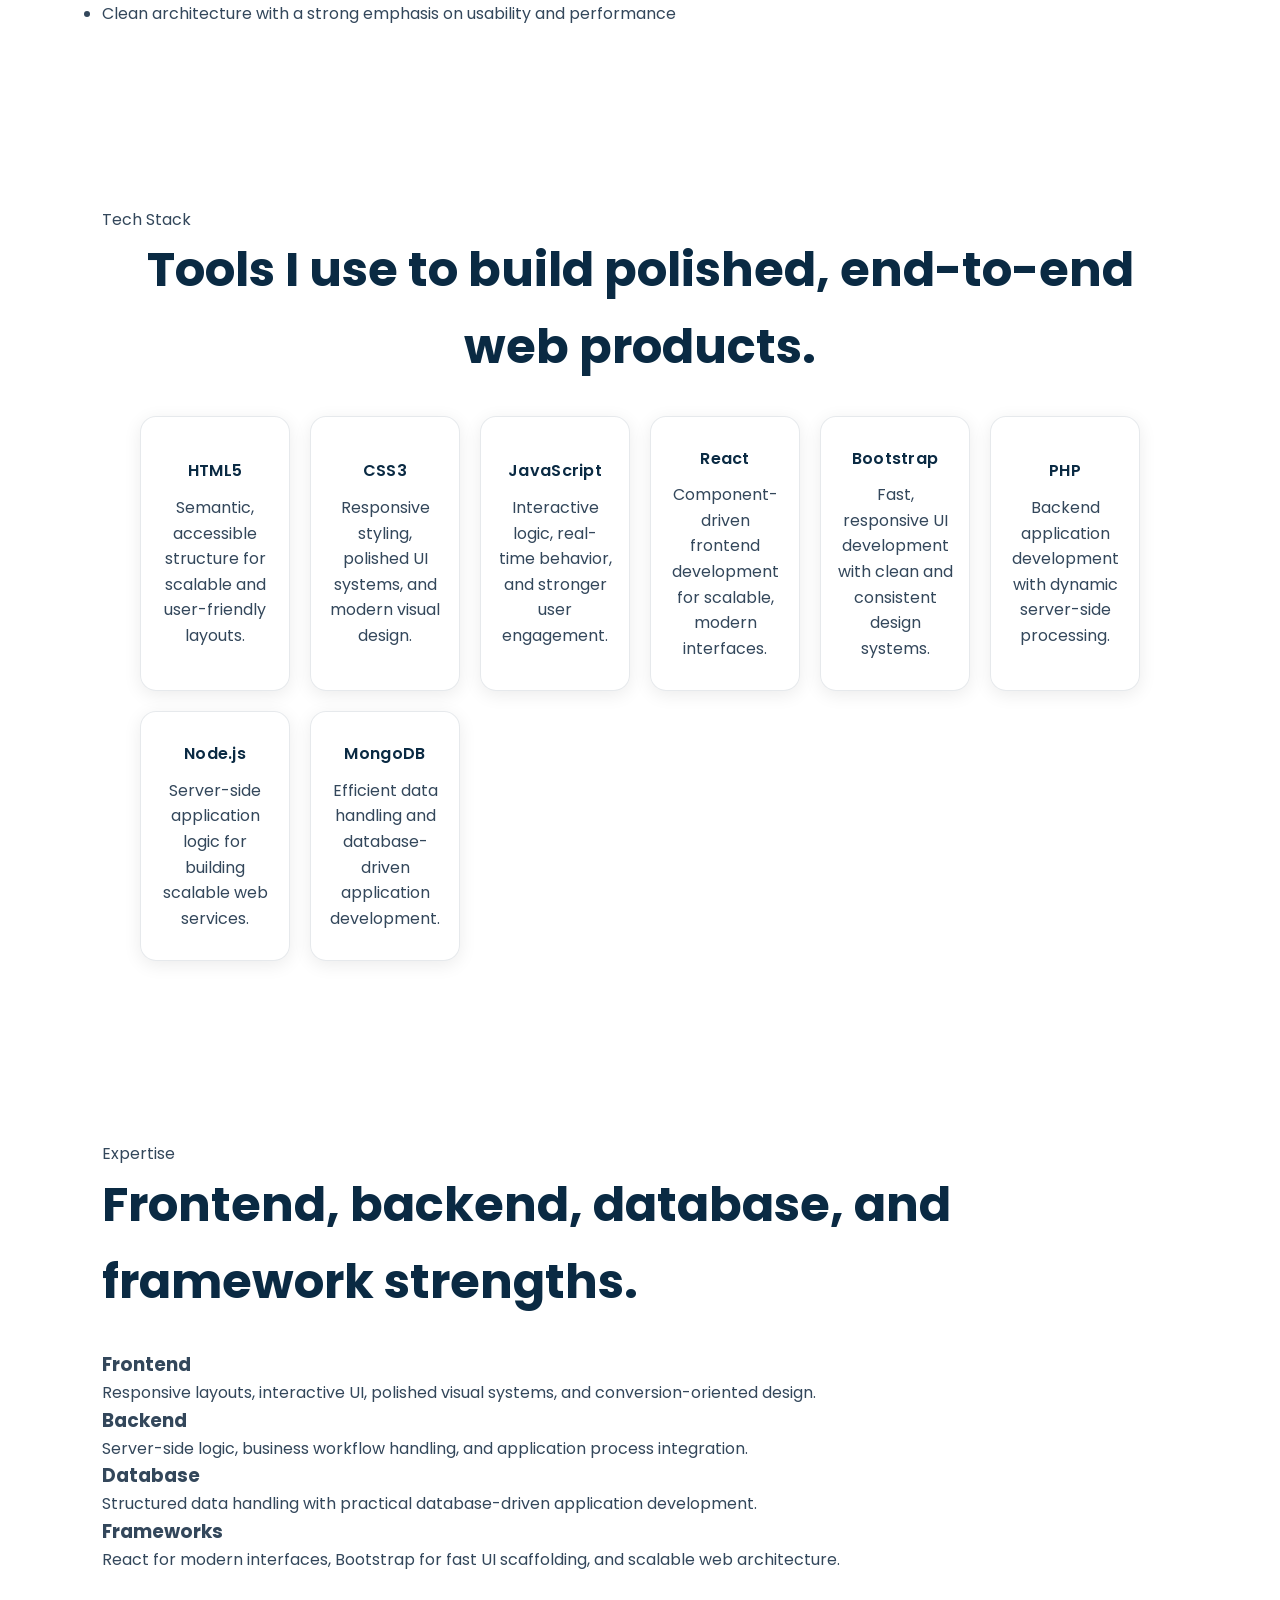
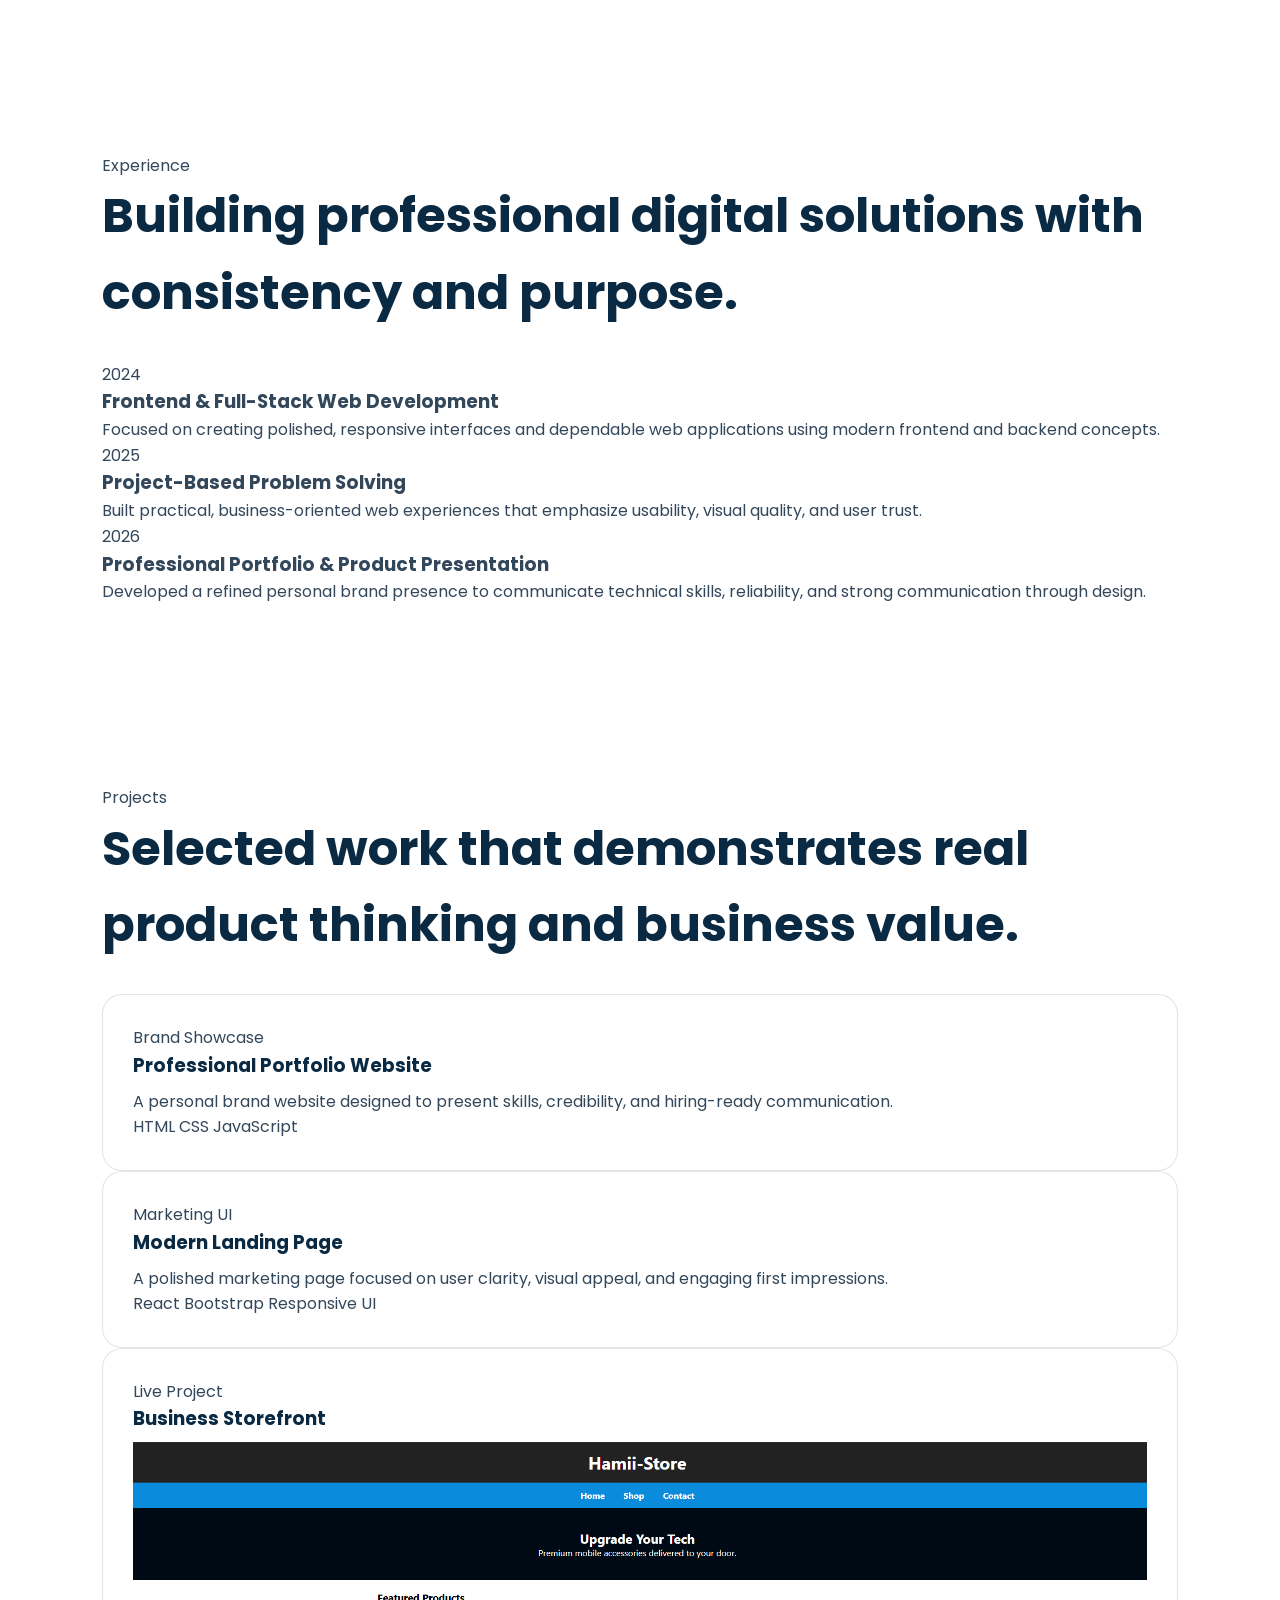
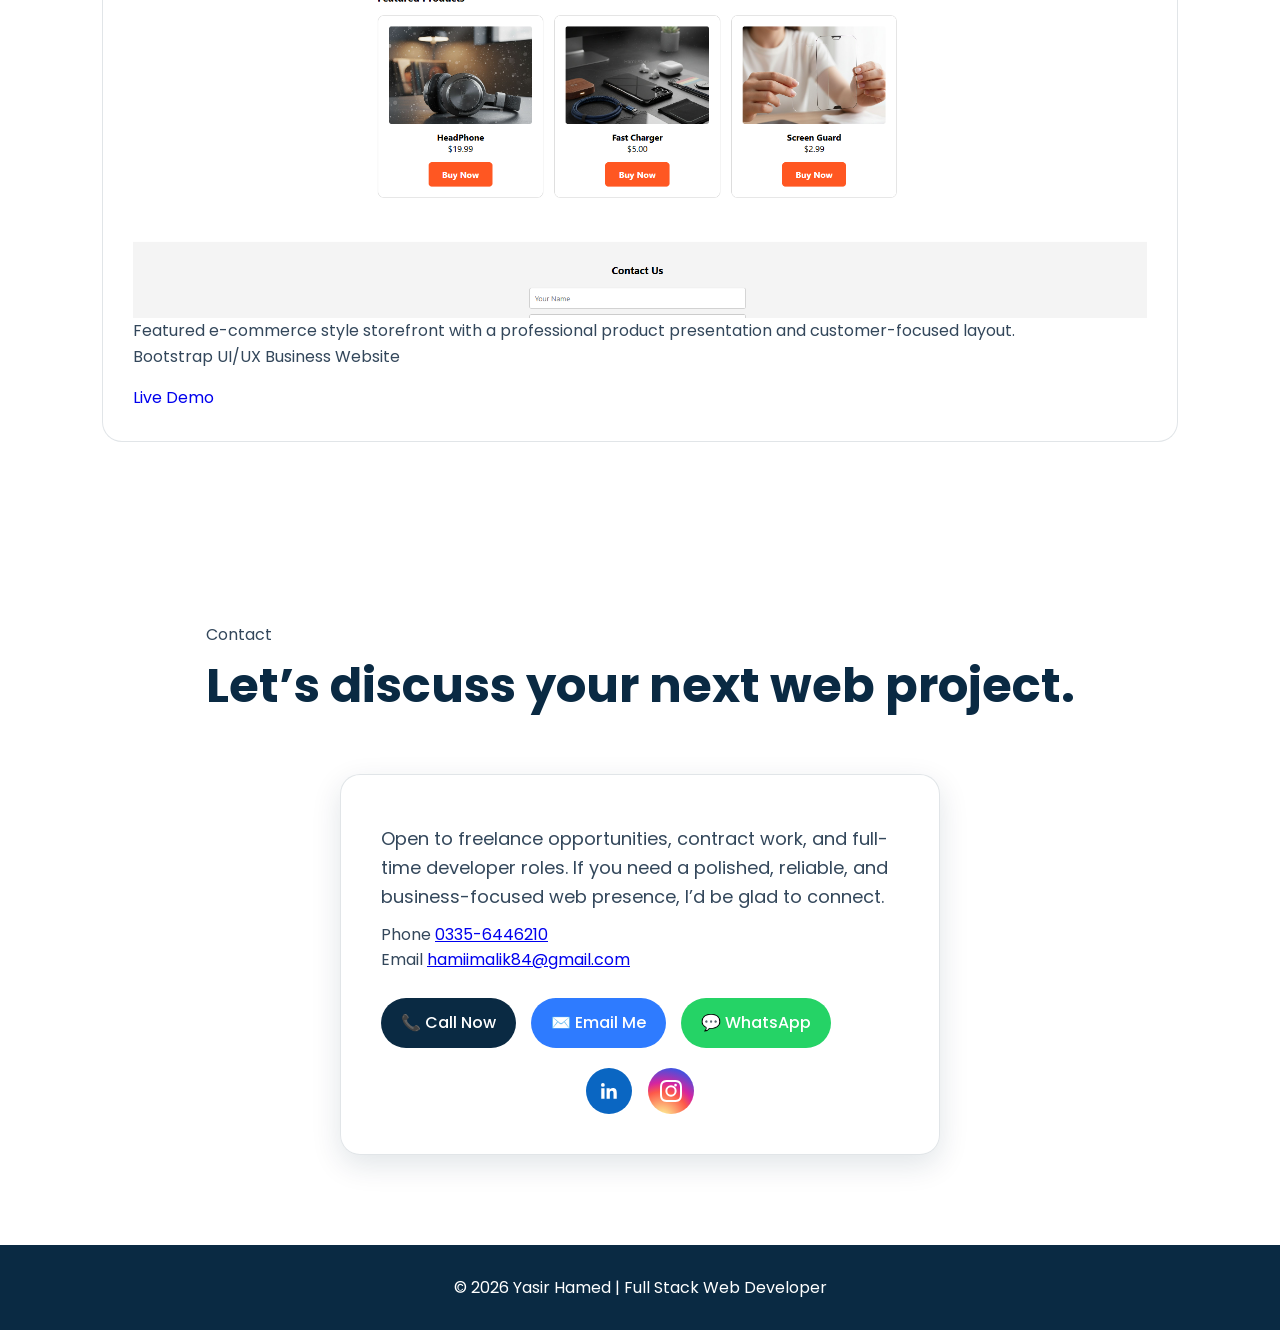
==== commit cb886c8c: "Update index.html" ====
--- a/index.html
+++ b/index.html
@@ -4,39 +4,100 @@
 <head>
     <meta charset="UTF-8">
     <meta name="viewport" content="width=device-width, initial-scale=1.0">
-    <meta name="theme-color" content="#0A2A43">
-    <title>Yasir Hamed - Full-Stack Web Developer Portfolio</title>
+    <title>Yasir Hamed - Full Stack Web Developer Portfolio</title>
 
     <!-- SEO -->
     <meta name="description"
-        content="Yasir Hamed - Full-Stack Web Developer specializing in modern, responsive and user-friendly websites built with HTML, CSS, JavaScript, Node.js, jQuery, PHP, Bootstrap.">
-    <meta name="keywords" content="Yasir Hamed, Full-Stack Developer, HTML, CSS, JavaScript, Node.js, jQuery, PHP, Bootstrap Portfolio">
+        content="Yasir Hamed - Full Stack Web Developer building responsive web applications with modern frontend design and practical backend logic.">
+    <meta name="keywords" content="Yasir Hamed, Full Stack Developer, Web Developer, HTML, CSS, JavaScript, Node.js, MongoDB, Portfolio">
     <meta name="author" content="Yasir Hamed">
 
     <!-- Open Graph (social share preview) -->
-    <meta property="og:title" content="Yasir Hamed - Full-Stack Web Developer">
+    <meta property="og:title" content="Yasir Hamed - Full Stack Web Developer">
     <meta property="og:description"
-        content="Modern, responsive and user-friendly websites built with HTML, CSS, JavaScript, Node.js, jQuery, PHP, Bootstrap.">
+        content="Modern web applications built with polished frontend design and practical backend functionality.">
     <meta property="og:type" content="website">
 
-    <!-- Favicon - inline SVG monogram, no image file needed -->
+    <!-- Favicon - inline SVG monogram, koi image file download nahi karni padi -->
     <link rel="icon" type="image/svg+xml"
         href="data:image/svg+xml,%3Csvg xmlns='http://www.w3.org/2000/svg' viewBox='0 0 100 100'%3E%3Crect width='100' height='100' rx='20' fill='%230A2A43'/%3E%3Ctext x='50' y='68' font-family='Arial, sans-serif' font-size='48' font-weight='bold' fill='%232E7BFF' text-anchor='middle'%3EYH%3C/text%3E%3C/svg%3E">
 
-    <!-- Google Fonts -->
+    <!-- Google Font -->
     <link rel="preconnect" href="https://fonts.googleapis.com">
     <link rel="preconnect" href="https://fonts.gstatic.com" crossorigin>
-    <link href="https://fonts.googleapis.com/css2?family=Poppins:wght@400;500;600;700&family=Sora:wght@600;700;800&display=swap" rel="stylesheet">
-
-    <!-- Font Awesome (tech stack icons) -->
-    <link rel="stylesheet" href="https://cdnjs.cloudflare.com/ajax/libs/font-awesome/6.5.1/css/all.min.css">
+    <link href="https://fonts.googleapis.com/css2?family=Poppins:wght@400;500;600;700&display=swap" rel="stylesheet">
 
     <link rel="stylesheet" href="style.css">
+
+    <style>
+        /* Background Image lagane ke liye class */
+        .bg-background {
+            position: fixed;
+            top: 0;
+            left: 0;
+            width: 100vw;
+            height: 100vh;
+            object-fit: cover;
+            /* Image screen par stretch nahi hogi */
+            z-index: -2;
+            /* Sabse peeche */
+
+            /* Blur control yahan se hoga */
+            filter: blur(0px);
+            /* Blur kam ya zyada karne ke liye px badlein */
+            opacity: 1;
+            /* Hamesha 0 se 1 ke beech rahe, "10" invalid tha */
+        }
+
+        /* Vignette / fade overlay - image ke upar, content ke peeche */
+        .bg-overlay {
+            position: fixed;
+            top: 0;
+            left: 0;
+            width: 100vw;
+            height: 100vh;
+            z-index: -1;
+            pointer-events: none;
+            /* clicks isse guzar jayen, image/buttons kaam karein */
+
+            /* Left side dense fade, right side pura transparent - theme ke hisaab se rang badalta hai */
+            background: linear-gradient(to right,
+                    var(--overlay-1) 0%,
+                    var(--overlay-2) 40%,
+                    var(--overlay-3) 100%);
+            transition: background 0.4s ease;
+        }
+
+        /* Taake text background ke upar bilkul clear nazar aaye */
+        body {
+            position: relative;
+            margin: 0;
+            padding: 0;
+            background-color: var(--color-bg);
+            /* Agar image load na ho to safe backup color */
+        }
+
+        .bg-background {
+            transition: opacity 0.4s ease, filter 0.4s ease;
+        }
+
+        [data-theme="dark"] .bg-background {
+            opacity: 0.5;
+            filter: brightness(0.6);
+        }
+
+        /* Mobile par vignette pura solid kar dete hain warna text mushkil se dikhta hai */
+        @media (max-width: 768px) {
+            .bg-overlay {
+                background: var(--overlay-mobile);
+            }
+        }
+    </style>
 </head>
 
 <body>
 
-    <img src="yasirhm.jpeg" class="bg-background" alt="" aria-hidden="true">
+    <img src="yasirhm.jpeg" class="bg-background" alt="Background Blur">
     <div class="bg-overlay"></div>
 
     <header>
@@ -61,101 +122,230 @@
     </header>
 
     <main>
-        <section id="home">
-            <div class="home-photo">
-                <img src="yasirh.jpeg" alt="Portrait of Yasir Hamed">
-            </div>
-            <div>
-                <p class="eyebrow">Hello, I'm</p>
-                <h2>Yasir Hamed</h2>
-                <h3>Full-Stack Web Developer</h3>
+        <section id="home" class="hero-section">
+            <div class="hero-image-wrap reveal">
+                <img src="yasirh.jpeg" alt="Yasir Hamed">
+                <span class="availability-badge">Available for freelance & full-time roles</span>
+            </div>
+            <div class="hero-copy reveal">
+                <p class="eyebrow">Full Stack Developer • Frontend & Backend</p>
+                <h2>Building complete digital products from concept to deployment.</h2>
+                <h3>Creating fast, responsive experiences with practical backend logic.</h3>
                 <p>
-                    I build modern, responsive and user-friendly websites
-                    using HTML5, CSS3, JavaScript, Node.js, jQuery, PHP and Bootstrap.
+                    I design and develop modern web applications with clean frontend interfaces,
+                    strong user experience, and reliable backend integrations using HTML, CSS,
+                    JavaScript, React, PHP, Bootstrap, Node.js, and database-driven workflows.
                 </p>
                 <div class="hero-actions">
                     <a href="#projects">View Projects</a>
                     <a href="#contact">Hire Me</a>
-                    <a href="yasirhamedresume.pdf" download class="btn-resume">📄 Download CV</a>
+                    <a href="Yasir_Hamed_Resume_FullStack.pdf" download class="btn-resume">📄 Download CV</a>
+                </div>
+                <div class="mini-stats">
+                    <div class="stat-card">
+                        <span class="stat-number">5+</span>
+                        <span class="stat-label">Core full-stack tools</span>
+                    </div>
+                    <div class="stat-card">
+                        <span class="stat-number">100%</span>
+                        <span class="stat-label">Responsive product thinking</span>
+                    </div>
+                    <div class="stat-card">
+                        <span class="stat-number">24/7</span>
+                        <span class="stat-label">Delivery-focused mindset</span>
+                    </div>
                 </div>
             </div>
         </section>
 
         <section id="about">
-            <h2 class="reveal">About Me</h2>
-            <p class="reveal">
-                I'm a Full-Stack <strong>Web Developer</strong> who enjoys
-                creating responsive and interactive websites using
-                HTML, CSS, JavaScript, Node.js, jQuery, PHP and Bootstrap.
-            </p>
+            <div class="section-heading reveal">
+                <p class="section-tag">About Me</p>
+                <h2>Full-stack development with clean UX, strong code, and business impact.</h2>
+            </div>
+            <div class="about-grid">
+                <article class="about-card reveal">
+                    <p>
+                        I am a <strong>Full Stack Web Developer</strong> who builds complete web experiences,
+                        from polished interfaces to functional backend logic. I focus on creating products
+                        that are visually professional, intuitive to use, and reliable in real-world use.
+                    </p>
+                </article>
+                <article class="about-card reveal">
+                    <ul class="feature-list">
+                        <li>Responsive frontends that feel modern on every device</li>
+                        <li>Backend-ready development for data handling and application flow</li>
+                        <li>Clean architecture with a strong emphasis on usability and performance</li>
+                    </ul>
+                </article>
+            </div>
         </section>
 
         <section id="skills">
-            <h2 class="reveal">Tech Stack</h2>
+            <div class="section-heading reveal">
+                <p class="section-tag">Tech Stack</p>
+                <h2>Tools I use to build polished, end-to-end web products.</h2>
+            </div>
             <div class="skills-grid">
-                <article class="skill-card html reveal">
-                    <i class="fa-brands fa-html5"></i>
-                    <h3>HTML</h3>
-                </article>
-                <article class="skill-card css reveal">
-                    <i class="fa-brands fa-css3-alt"></i>
-                    <h3>CSS</h3>
-                </article>
-                <article class="skill-card js reveal">
-                    <i class="fa-brands fa-square-js"></i>
+                <article class="reveal skill-card">
+                    <h3>HTML5</h3>
+                    <p>Semantic, accessible structure for scalable and user-friendly layouts.</p>
+                </article>
+                <article class="reveal skill-card">
+                    <h3>CSS3</h3>
+                    <p>Responsive styling, polished UI systems, and modern visual design.</p>
+                </article>
+                <article class="reveal skill-card">
                     <h3>JavaScript</h3>
-                </article>
-                <article class="skill-card node reveal">
-                    <i class="fa-brands fa-node-js"></i>
+                    <p>Interactive logic, real-time behavior, and stronger user engagement.</p>
+                </article>
+                <article class="reveal skill-card">
+                    <h3>React</h3>
+                    <p>Component-driven frontend development for scalable, modern interfaces.</p>
+                </article>
+                <article class="reveal skill-card">
+                    <h3>Bootstrap</h3>
+                    <p>Fast, responsive UI development with clean and consistent design systems.</p>
+                </article>
+                <article class="reveal skill-card">
+                    <h3>PHP</h3>
+                    <p>Backend application development with dynamic server-side processing.</p>
+                </article>
+                <article class="reveal skill-card">
                     <h3>Node.js</h3>
-                </article>
-                <article class="skill-card jquery reveal">
-                    <span class="skill-icon">jQ</span>
-                    <h3>jQuery</h3>
-                </article>
-                <article class="skill-card php reveal">
-                    <i class="fa-brands fa-php"></i>
-                    <h3>PHP</h3>
-                </article>
-                <article class="skill-card bootstrap reveal">
-                    <i class="fa-brands fa-bootstrap"></i>
-                    <h3>Bootstrap</h3>
+                    <p>Server-side application logic for building scalable web services.</p>
+                </article>
+                <article class="reveal skill-card">
+                    <h3>MongoDB</h3>
+                    <p>Efficient data handling and database-driven application development.</p>
+                </article>
+            </div>
+        </section>
+
+        <section id="expertise">
+            <div class="section-heading reveal">
+                <p class="section-tag">Expertise</p>
+                <h2>Frontend, backend, database, and framework strengths.</h2>
+            </div>
+            <div class="expertise-grid">
+                <article class="expertise-card reveal">
+                    <h3>Frontend</h3>
+                    <p>Responsive layouts, interactive UI, polished visual systems, and conversion-oriented design.</p>
+                </article>
+                <article class="expertise-card reveal">
+                    <h3>Backend</h3>
+                    <p>Server-side logic, business workflow handling, and application process integration.</p>
+                </article>
+                <article class="expertise-card reveal">
+                    <h3>Database</h3>
+                    <p>Structured data handling with practical database-driven application development.</p>
+                </article>
+                <article class="expertise-card reveal">
+                    <h3>Frameworks</h3>
+                    <p>React for modern interfaces, Bootstrap for fast UI scaffolding, and scalable web architecture.</p>
+                </article>
+            </div>
+        </section>
+
+        <section id="experience">
+            <div class="section-heading reveal">
+                <p class="section-tag">Experience</p>
+                <h2>Building professional digital solutions with consistency and purpose.</h2>
+            </div>
+            <div class="timeline-grid">
+                <article class="timeline-card reveal">
+                    <span class="timeline-year">2024</span>
+                    <h3>Frontend & Full-Stack Web Development</h3>
+                    <p>Focused on creating polished, responsive interfaces and dependable web applications using modern frontend and backend concepts.</p>
+                </article>
+                <article class="timeline-card reveal">
+                    <span class="timeline-year">2025</span>
+                    <h3>Project-Based Problem Solving</h3>
+                    <p>Built practical, business-oriented web experiences that emphasize usability, visual quality, and user trust.</p>
+                </article>
+                <article class="timeline-card reveal">
+                    <span class="timeline-year">2026</span>
+                    <h3>Professional Portfolio & Product Presentation</h3>
+                    <p>Developed a refined personal brand presence to communicate technical skills, reliability, and strong communication through design.</p>
                 </article>
             </div>
         </section>
 
         <section id="projects">
-            <h2 class="reveal">My Projects</h2>
-            <div class="projects-grid">
-                <article class="reveal">
-                    <h3>Portfolio Website</h3>
-                    <p>Personal responsive portfolio website.</p>
-                </article>
-                <article class="reveal">
-                    <h3>Landing Page</h3>
-                    <p>Modern and responsive landing page.</p>
-                </article>
-                <article class="reveal">
-                    <h3>Business Website</h3>
-                    <p>E-commerce style storefront with product listings.</p>
-                    <a href="https://hami-store.netlify.app/" target="_blank" rel="noopener noreferrer" class="project-link">
-                        <img src="project.jpeg" alt="Business e-commerce storefront preview" loading="lazy">
-                        <span>Visit Site →</span>
+            <div class="section-heading reveal">
+                <p class="section-tag">Projects</p>
+                <h2>Selected work that demonstrates real product thinking and business value.</h2>
+            </div>
+            <div class="project-grid">
+                <article class="project-card reveal">
+                    <span class="project-badge">Brand Showcase</span>
+                    <h3>Professional Portfolio Website</h3>
+                    <p>A personal brand website designed to present skills, credibility, and hiring-ready communication.</p>
+                    <div class="project-tags">
+                        <span>HTML</span>
+                        <span>CSS</span>
+                        <span>JavaScript</span>
+                    </div>
+                </article>
+                <article class="project-card reveal">
+                    <span class="project-badge">Marketing UI</span>
+                    <h3>Modern Landing Page</h3>
+                    <p>A polished marketing page focused on user clarity, visual appeal, and engaging first impressions.</p>
+                    <div class="project-tags">
+                        <span>React</span>
+                        <span>Bootstrap</span>
+                        <span>Responsive UI</span>
+                    </div>
+                </article>
+                <article class="project-card reveal project-showcase">
+                    <span class="project-badge">Live Project</span>
+                    <h3>Business Storefront</h3>
+                    <a href="https://hami-store.netlify.app/" target="_blank" rel="noopener noreferrer">
+                        <img src="project.jpeg" alt="E-Commerce Store Preview">
                     </a>
+                    <p>Featured e-commerce style storefront with a professional product presentation and customer-focused layout.</p>
+                    <div class="project-tags">
+                        <span>Bootstrap</span>
+                        <span>UI/UX</span>
+                        <span>Business Website</span>
+                    </div>
+                    <div class="project-actions">
+                        <a href="https://hami-store.netlify.app/" target="_blank" rel="noopener noreferrer" class="project-link">Live Demo</a>
+                    </div>
                 </article>
             </div>
         </section>
 
         <section id="contact">
-            <h2 class="reveal">Contact Me</h2>
+            <div class="section-heading reveal">
+                <p class="section-tag">Contact</p>
+                <h2>Let’s discuss your next web project.</h2>
+            </div>
             <div class="contact-card reveal">
-                <p><strong>Phone:</strong> 0335-6446210</p>
-                <p><strong>Email:</strong> hamiimalik84@gmail.com</p>
+                <div class="contact-intro">
+                    <p>
+                        Open to freelance opportunities, contract work, and full-time developer roles.
+                        If you need a polished, reliable, and business-focused web presence, I’d be glad to connect.
+                    </p>
+                </div>
+
+                <div class="contact-grid">
+                    <div class="contact-item">
+                        <span class="contact-label">Phone</span>
+                        <a href="tel:03356446210">0335-6446210</a>
+                    </div>
+                    <div class="contact-item">
+                        <span class="contact-label">Email</span>
+                        <a href="mailto:hamiimalik84@gmail.com">hamiimalik84@gmail.com</a>
+                    </div>
+                </div>
 
                 <div class="contact-buttons">
-                    <a href="tel:03356446210" class="btn call">Call Now</a>
-                    <a href="mailto:hamiimalik84@gmail.com" class="btn email">Email Me</a>
-                    <a href="https://wa.me/923279717049" target="_blank" rel="noopener noreferrer" class="btn whatsapp">WhatsApp</a>
+                    <a href="tel:03356446210" class="btn call">📞 Call Now</a>
+                    <a href="mailto:hamiimalik84@gmail.com" class="btn email">✉️ Email Me</a>
+                    <a href="https://wa.me/923279717049" target="_blank" rel="noopener noreferrer" class="btn whatsapp">
+                        💬 WhatsApp
+                    </a>
                 </div>
 
                 <div class="social-links">
@@ -179,7 +369,9 @@
     </main>
 
     <footer>
-        <p>© 2026 Yasir Hamed | Full-Stack Web Developer</p>
+        <p>
+            ©️ 2026 Yasir Hamed | Full Stack Web Developer
+        </p>
     </footer>
 
     <script src="script.js"></script>
--- a/style.css
+++ b/style.css
@@ -1,7 +1,7 @@
 :root{
     /* ===== LIGHT THEME (default) - Navy/Blue professional ===== */
     --color-primary:#0A2A43;       /* navy - header, hero, footer bg */
-    --color-primary-light:#123A5C; /* thoda lighter navy - hover states */
+    --color-primary-light:#123A5C; /* slightly lighter navy - hover states */
     --color-accent:#2E7BFF;        /* bright blue - buttons, links, highlights */
     --color-accent-dark:#1E5FCC;
     --color-heading:#0A2A43;
@@ -15,6 +15,10 @@
     --overlay-3:rgba(255,255,255,0);
     --overlay-mobile:rgba(255,255,255,0.92);
     --shadow-color:rgba(10,42,67,0.12);
+    --skill-card-bg:rgba(255,255,255,0.55);
+    --skill-card-border:rgba(10,42,67,0.1);
+    --font-display:'Sora', 'Poppins', Arial, sans-serif;
+    --font-body:'Poppins', Arial, sans-serif;
 }
 
 [data-theme="dark"]{
@@ -34,13 +38,15 @@
     --overlay-3:rgba(11,20,31,0.15);
     --overlay-mobile:rgba(11,20,31,0.9);
     --shadow-color:rgba(0,0,0,0.4);
+    --skill-card-bg:rgba(20,25,35,0.55);
+    --skill-card-border:rgba(255,255,255,0.08);
 }
 
 *{
     margin:0;
     padding:0;
     box-sizing:border-box;
-    font-family:'Poppins', Arial, sans-serif;
+    font-family:var(--font-body);
 }
 
 html{
@@ -73,6 +79,11 @@
     50%{ transform:translateY(-12px); }
 }
 
+@keyframes drawLine{
+    from{ width:0; }
+    to{ width:64px; }
+}
+
 .reveal{
     filter:blur(14px);
     transition:filter 0.7s ease;
@@ -83,6 +94,7 @@
 }
 
 body{
+    position:relative;
     background:var(--color-bg);
     color:var(--color-text);
     line-height:1.6;
@@ -93,6 +105,49 @@
 img{
     max-width:100%;
     display:block;
+}
+
+a{
+    outline-offset:3px;
+}
+
+:focus-visible{
+    outline:2px solid var(--color-accent);
+    outline-offset:3px;
+}
+
+/* Fixed background photo + fade overlay */
+.bg-background{
+    position:fixed;
+    top:0;
+    left:0;
+    width:100vw;
+    height:100vh;
+    object-fit:cover;
+    z-index:-2;
+    filter:blur(0px);
+    opacity:1;
+    transition:opacity 0.4s ease, filter 0.4s ease;
+}
+
+[data-theme="dark"] .bg-background{
+    opacity:0.5;
+    filter:brightness(0.6);
+}
+
+.bg-overlay{
+    position:fixed;
+    top:0;
+    left:0;
+    width:100vw;
+    height:100vh;
+    z-index:-1;
+    pointer-events:none;
+    background:linear-gradient(to right,
+            var(--overlay-1) 0%,
+            var(--overlay-2) 40%,
+            var(--overlay-3) 100%);
+    transition:background 0.4s ease;
 }
 
 /* Header */
@@ -113,6 +168,9 @@
 
 nav h1{
     color:#fff;
+    font-family:var(--font-display);
+    font-weight:700;
+    letter-spacing:1px;
     font-size:clamp(22px, 4vw, 30px);
     animation:blurIn 0.8s ease both;
 }
@@ -125,7 +183,7 @@
     position:relative;
 }
 
-/* Blurry glass pill jo active link ke peeche slide/animate karta hai */
+/* Blurry glass pill that slides behind the active link */
 .nav-indicator{
     position:absolute;
     top:0;
@@ -173,7 +231,7 @@
     display:inline-block;
     position:relative;
     z-index:1;
-    overflow:hidden; /* ripple ko andar hi contain karne ke liye */
+    overflow:hidden;
 }
 
 nav a:hover{
@@ -190,7 +248,6 @@
     text-shadow:0 0 10px rgba(255,255,255,0.7);
 }
 
-/* Click ripple effect */
 .ripple{
     position:absolute;
     border-radius:50%;
@@ -208,7 +265,6 @@
     }
 }
 
-/* Dark mode toggle button */
 .theme-toggle{
     background:transparent;
     border:1px solid rgba(255,255,255,.4);
@@ -232,7 +288,6 @@
     box-shadow:0 0 16px 2px rgba(46,123,255,0.55);
 }
 
-/* Hamburger button */
 .nav-toggle{
     display:none;
     flex-direction:column;
@@ -267,11 +322,26 @@
     transition:background 0.4s ease;
 }
 
+/* Faint blueprint-grid texture behind the hero — a quiet nod to a developer's workspace */
+#home::before{
+    content:"";
+    position:absolute;
+    inset:0;
+    background-image:
+        linear-gradient(rgba(255,255,255,0.05) 1px, transparent 1px),
+        linear-gradient(90deg, rgba(255,255,255,0.05) 1px, transparent 1px);
+    background-size:42px 42px;
+    -webkit-mask-image:radial-gradient(circle at 30% 40%, #000 0%, transparent 70%);
+    mask-image:radial-gradient(circle at 30% 40%, #000 0%, transparent 70%);
+    pointer-events:none;
+}
+
 #home > div{
     flex:1 1 300px;
-}
-
-#home > div:first-child{
+    position:relative;
+}
+
+#home > div.home-photo{
     animation:blurSlideUp 0.9s ease both, floatY 4s ease-in-out 1.2s infinite;
 }
 
@@ -283,9 +353,6 @@
 #home > div:last-child > *:nth-child(2){ animation-delay:0.3s; }
 #home > div:last-child > *:nth-child(3){ animation-delay:0.45s; }
 #home > div:last-child > *:nth-child(4){ animation-delay:0.6s; }
-#home > div:last-child > *:nth-child(5){ animation-delay:0.75s; }
-#home > div:last-child > *:nth-child(6){ animation-delay:0.9s; }
-#home > div:last-child > *:nth-child(7){ animation-delay:1.05s; }
 
 #home img{
     width:100%;
@@ -299,16 +366,39 @@
     box-shadow:0 20px 40px var(--shadow-color);
 }
 
+.eyebrow{
+    color:var(--color-accent);
+    font-weight:600;
+    letter-spacing:2px;
+    text-transform:uppercase;
+    font-size:14px;
+    margin-bottom:8px;
+}
+
 #home h2{
+    font-family:var(--font-display);
     color:#fff;
     font-size:clamp(34px, 7vw, 65px);
-    margin-bottom:15px;
+    font-weight:800;
+    line-height:1.05;
+    margin-bottom:6px;
+}
+
+#home h2::after{
+    content:"";
+    display:block;
+    height:4px;
+    width:64px;
+    margin-top:14px;
+    border-radius:4px;
+    background:var(--color-accent);
+    animation:drawLine 0.8s 0.5s cubic-bezier(.25,.8,.25,1) both;
 }
 
 #home h3{
     color:var(--color-accent);
     font-size:clamp(18px, 3.5vw, 28px);
-    margin-bottom:20px;
+    margin:18px 0 20px;
     font-weight:600;
 }
 
@@ -318,13 +408,17 @@
     line-height:1.8;
 }
 
-/* HERO BUTTONS + ARROW */
+.hero-actions{
+    display:flex;
+    flex-wrap:wrap;
+    gap:15px;
+    margin-top:30px;
+}
+
 #home a{
     display:inline-flex;
     align-items:center;
     gap:10px;
-    margin-top:30px;
-    margin-right:15px;
     padding:14px 28px;
     border:2px solid var(--color-accent);
     border-radius:40px;
@@ -351,7 +445,6 @@
     transform:translateY(0) scale(0.97);
 }
 
-/* Resume/CV button - solid fill, thoda alag standout style */
 .btn-resume{
     background:var(--color-accent) !important;
     border-color:var(--color-accent) !important;
@@ -363,54 +456,115 @@
 }
 
 .btn-resume::after{
-    content:"" !important; /* arrow hata dete hain, download button pe zaroori nahi */
+    content:"" !important;
 }
 
 /* Sections */
 section{
     padding:90px 8%;
+    position:relative;
 }
 
 section h2{
+    font-family:var(--font-display);
+    font-weight:700;
     font-size:clamp(30px, 5vw, 48px);
     margin-bottom:30px;
     color:var(--color-heading);
 }
 
-/* Skills */
-#skills{
-    display:flex;
-    gap:30px;
-    flex-wrap:wrap;
-}
-
-#skills article{
-    background:var(--color-card-bg);
-    backdrop-filter:blur(4px);
-    padding:30px;
-    flex:1 1 220px;
-    max-width:280px;
-    border-radius:20px;
-    border:1px solid var(--color-card-border);
-    transition:transform 0.35s cubic-bezier(.25,.8,.25,1), box-shadow 0.35s ease, background 0.4s ease, border-color 0.4s ease;
-}
-
-#skills article h3{
+#about p{
+    max-width:640px;
+    font-size:18px;
+}
+
+/* ===================== Tech Stack ===================== */
+#skills h2{
+    text-align:center;
+}
+
+.skills-grid{
+    display:grid;
+    grid-template-columns:repeat(auto-fit, minmax(140px, 1fr));
+    gap:1.25rem;
+    max-width:1000px;
+    margin:0 auto;
+}
+
+.skill-card{
+    display:flex;
+    flex-direction:column;
+    align-items:center;
+    justify-content:center;
+    gap:0.7rem;
+    padding:1.8rem 1rem;
+    border-radius:16px;
+    text-align:center;
+    background:var(--skill-card-bg);
+    border:1px solid var(--skill-card-border);
+    backdrop-filter:blur(10px);
+    -webkit-backdrop-filter:blur(10px);
+    box-shadow:0 4px 18px rgba(0,0,0,0.08);
+    transition:transform 0.35s ease, box-shadow 0.35s ease, border-color 0.35s ease;
+}
+
+.skill-card i,
+.skill-card .skill-icon{
+    font-size:2.6rem;
+    line-height:1;
     color:var(--color-heading);
-}
-
-#skills article:hover{
-    transform:translateY(-8px) scale(1.02);
-    box-shadow:0 15px 25px var(--shadow-color);
+    transition:transform 0.35s ease, color 0.35s ease;
+}
+
+.skill-card .skill-icon{
+    font-weight:700;
+    font-size:1.6rem;
+}
+
+.skill-card h3{
+    margin:0;
+    font-size:1rem;
+    font-weight:600;
+    letter-spacing:0.3px;
+    color:var(--color-heading);
+}
+
+.skill-card:hover{
+    transform:translateY(-8px) scale(1.04);
+    box-shadow:0 12px 28px rgba(46,123,255,0.25);
     border-color:var(--color-accent);
 }
 
+.skill-card:hover i,
+.skill-card:hover .skill-icon{
+    transform:scale(1.15) rotate(-4deg);
+}
+
+.skill-card.html:hover i{ color:#E44D26; }
+.skill-card.css:hover i{ color:#264DE4; }
+.skill-card.js:hover i{ color:#F0DB4F; }
+.skill-card.node:hover i{ color:#3C873A; }
+.skill-card.jquery:hover .skill-icon{ color:#0769AD; }
+.skill-card.php:hover i{ color:#777BB4; }
+.skill-card.bootstrap:hover i{ color:#7952B3; }
+
+@media (max-width: 480px){
+    .skills-grid{
+        grid-template-columns:repeat(2, 1fr);
+    }
+}
+
 /* Projects */
+.projects-grid{
+    display:grid;
+    grid-template-columns:repeat(auto-fit, minmax(240px, 1fr));
+    gap:25px;
+}
+
 #projects article{
     background:var(--color-card-bg);
     backdrop-filter:blur(4px);
     padding:30px;
-    margin-bottom:25px;
     border-radius:20px;
     border:1px solid var(--color-card-border);
     transition:transform 0.35s cubic-bezier(.25,.8,.25,1), box-shadow 0.35s ease, background 0.4s ease, border-color 0.4s ease;
@@ -418,12 +572,46 @@
 
 #projects article h3{
     color:var(--color-heading);
+    margin-bottom:8px;
+}
+
+#projects article p{
+    color:var(--color-text);
 }
 
 #projects article:hover{
-    transform:scale(1.02);
+    transform:translateY(-6px);
     box-shadow:0 12px 24px var(--shadow-color);
     border-color:var(--color-accent);
+}
+
+.project-link{
+    display:block;
+    margin-top:16px;
+    border-radius:12px;
+    overflow:hidden;
+    position:relative;
+    text-decoration:none;
+}
+
+.project-link img{
+    width:100%;
+    height:140px;
+    object-fit:cover;
+    transition:transform 0.4s ease;
+}
+
+.project-link span{
+    display:block;
+    text-align:center;
+    padding:10px;
+    background:var(--color-accent);
+    color:#fff;
+    font-weight:600;
+}
+
+.project-link:hover img{
+    transform:scale(1.06);
 }
 
 /* Contact */
@@ -453,7 +641,6 @@
     color:var(--color-text);
 }
 
-/* Contact Buttons */
 .contact-buttons{
     display:flex;
     gap:15px;
@@ -461,7 +648,6 @@
     margin-top:25px;
 }
 
-/* Social icons (LinkedIn, Instagram) */
 .social-links{
     display:flex;
     gap:16px;
@@ -511,29 +697,13 @@
     opacity:0.95;
 }
 
-.call:hover{
-    box-shadow:0 0 18px 3px rgba(10,42,67,0.6);
-}
-
-.email:hover{
-    box-shadow:0 0 18px 3px rgba(46,123,255,0.6);
-}
-
-.whatsapp:hover{
-    box-shadow:0 0 18px 3px rgba(37,211,102,0.6);
-}
-
-.call{
-    background:var(--color-primary);
-}
-
-.email{
-    background:var(--color-accent);
-}
-
-.whatsapp{
-    background:#25D366;
-}
+.call:hover{ box-shadow:0 0 18px 3px rgba(10,42,67,0.6); }
+.email:hover{ box-shadow:0 0 18px 3px rgba(46,123,255,0.6); }
+.whatsapp:hover{ box-shadow:0 0 18px 3px rgba(37,211,102,0.6); }
+
+.call{ background:var(--color-primary); }
+.email{ background:var(--color-accent); }
+.whatsapp{ background:#25D366; }
 
 /* Footer */
 footer{
@@ -546,20 +716,12 @@
 }
 
 /* =========================================
-   TABLET (iPad, ~768px-1024px)
+   TABLET (~768px-1024px)
    ========================================= */
 @media (max-width: 1024px){
-    #home{
-        padding:60px 6%;
-    }
-
-    #home img{
-        max-width:300px;
-    }
-
-    section{
-        padding:70px 6%;
-    }
+    #home{ padding:60px 6%; }
+    #home img{ max-width:300px; }
+    section{ padding:70px 6%; }
 }
 
 /* =========================================
@@ -567,17 +729,10 @@
    ========================================= */
 @media (max-width: 768px){
 
-    header{
-        padding:18px 6%;
-    }
-
-    .nav-toggle{
-        display:flex;
-    }
-
-    .nav-indicator{
-        display:none;
-    }
+    header{ padding:18px 6%; }
+
+    .nav-toggle{ display:flex; }
+    .nav-indicator{ display:none; }
 
     nav ul{
         position:absolute;
@@ -592,9 +747,7 @@
         transition:max-height 0.35s ease;
     }
 
-    nav ul.open{
-        max-height:400px;
-    }
+    nav ul.open{ max-height:400px; }
 
     nav ul li{
         width:100%;
@@ -625,40 +778,22 @@
         align-items:center;
     }
 
-    #home img{
-        max-width:250px;
-        margin:0 auto;
-    }
-
-    #home p{
-        max-width:100%;
-    }
-
-    #home a{
-        margin-right:8px;
-        padding:12px 22px;
-    }
-
-    section{
-        padding:55px 6%;
-        text-align:center;
-    }
-
-    #skills{
-        justify-content:center;
-    }
-
-    #skills article{
-        flex:1 1 100%;
-        max-width:100%;
-    }
-
-    .contact-buttons{
-        justify-content:center;
-    }
-
-    .contact-card{
-        padding:28px;
+    #home h2::after{ margin-left:auto; margin-right:auto; }
+
+    #home img{ max-width:250px; margin:0 auto; }
+    #home p{ max-width:100%; }
+    .hero-actions{ justify-content:center; }
+
+    section{ padding:55px 6%; text-align:center; }
+
+    .contact-buttons{ justify-content:center; }
+    .contact-card{ padding:28px; }
+}
+
+/* Mobile vignette — solid so text always stays legible */
+@media (max-width: 768px){
+    .bg-overlay{
+        background:var(--overlay-mobile);
     }
 }
 
@@ -666,12 +801,6 @@
    SMALL MOBILE (max-width: 400px)
    ========================================= */
 @media (max-width: 400px){
-    .btn{
-        padding:10px 16px;
-        font-size:14px;
-    }
-
-    .contact-card p{
-        font-size:16px;
-    }
-}+    .btn{ padding:10px 16px; font-size:14px; }
+    .contact-card p{ font-size:16px; }
+}
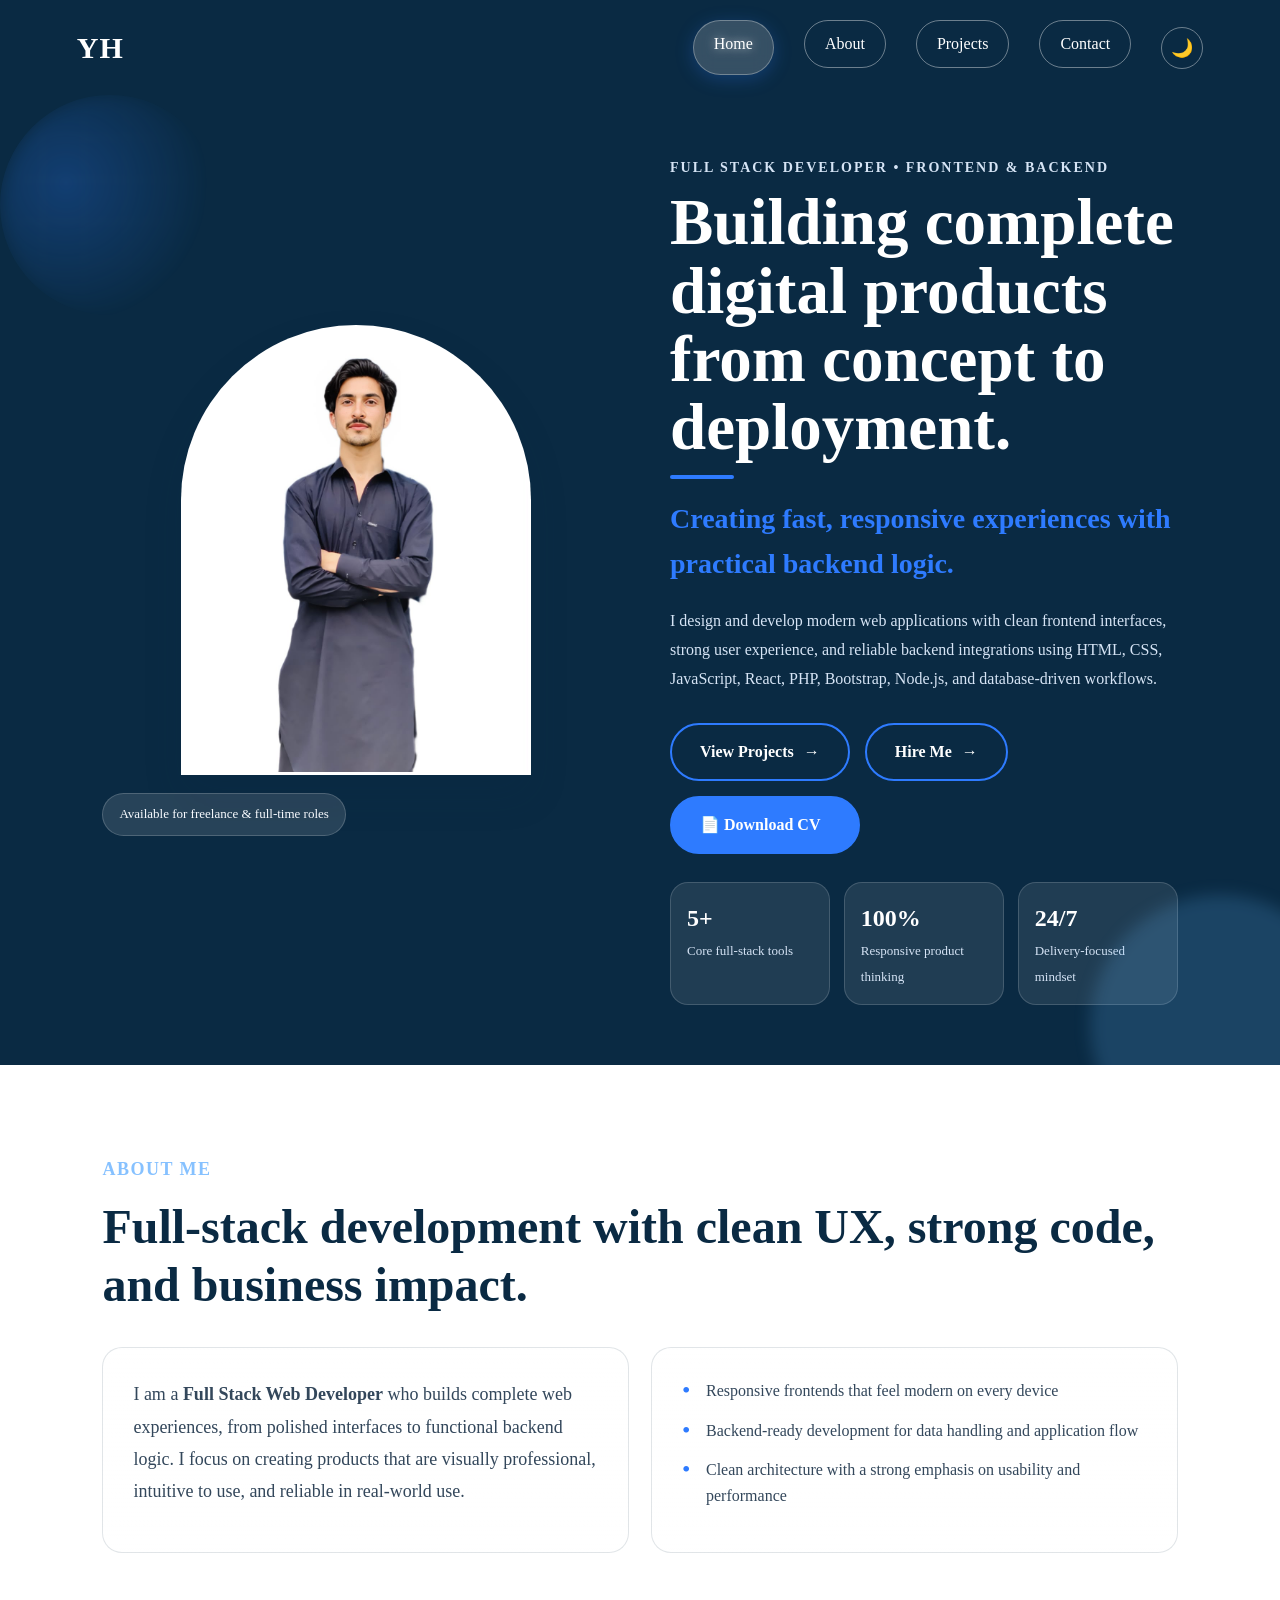
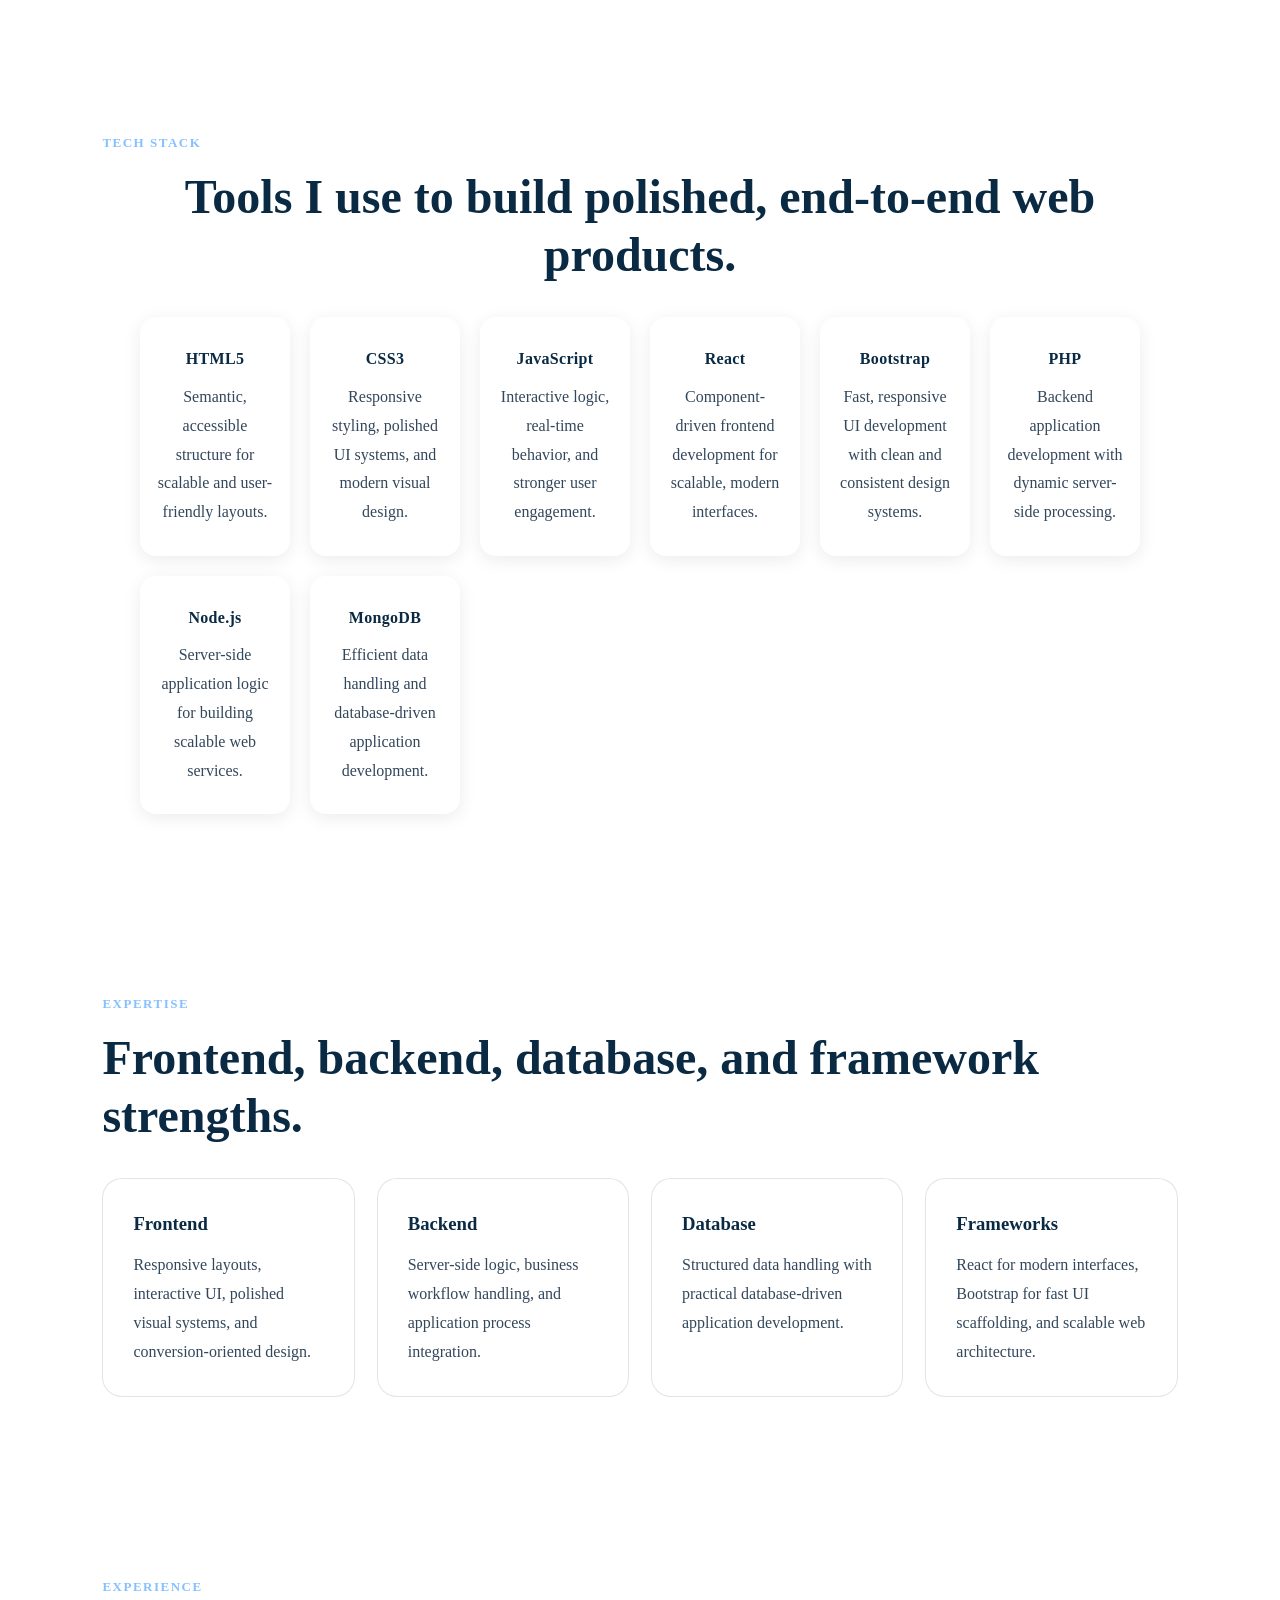
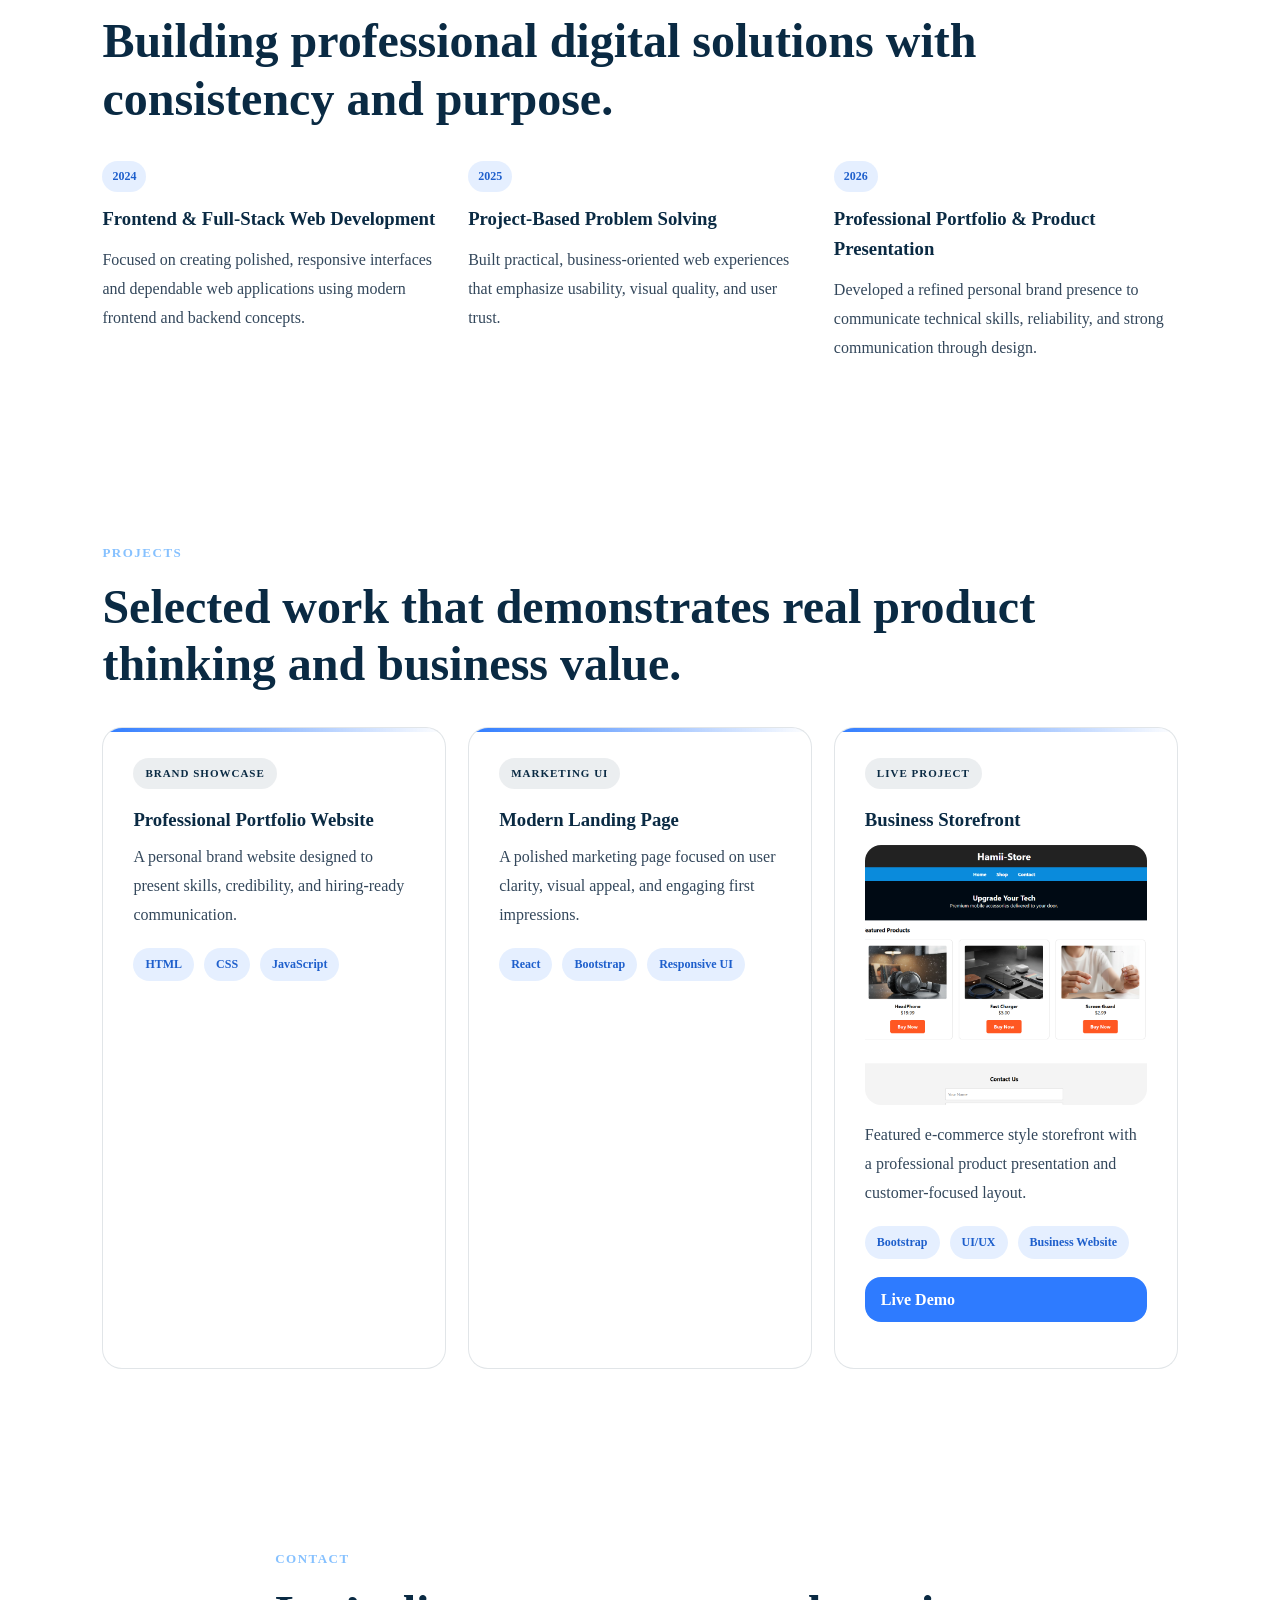
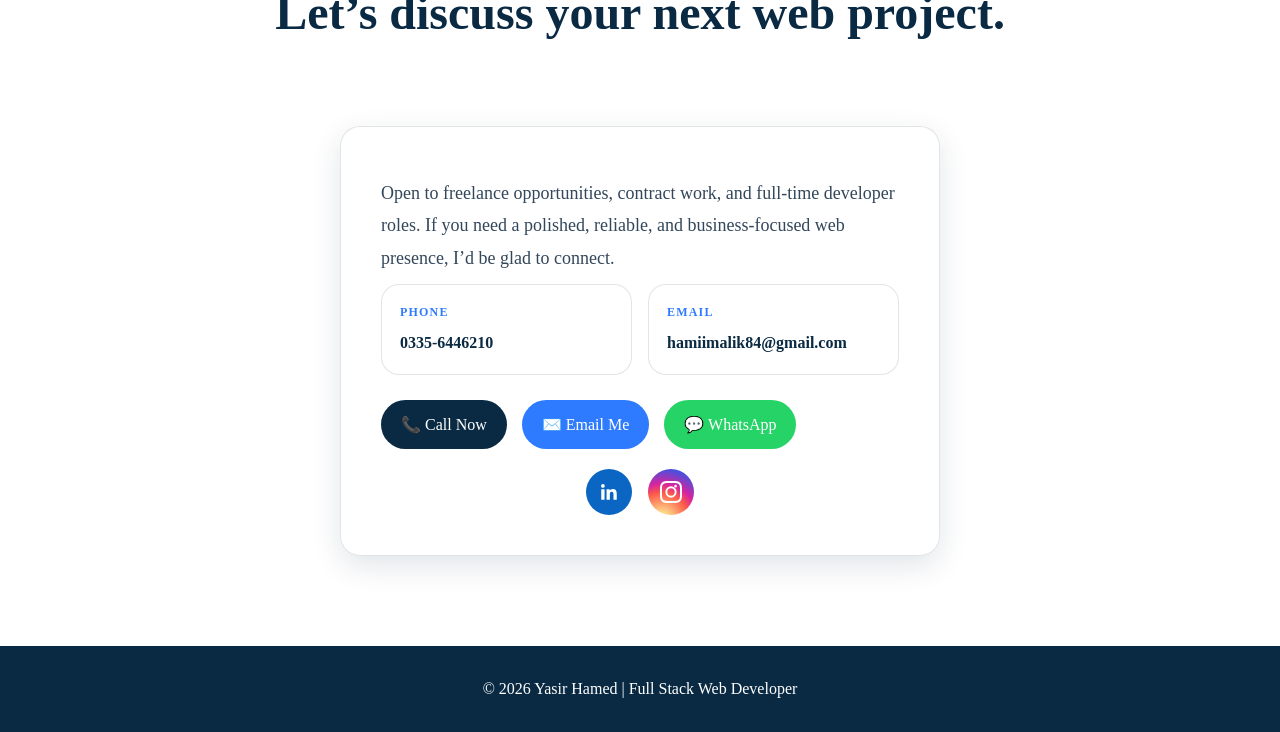
==== commit 998b923f: "Update index.html" ====
--- a/index.html
+++ b/index.html
@@ -6,23 +6,19 @@
     <meta name="viewport" content="width=device-width, initial-scale=1.0">
     <title>Yasir Hamed - Full Stack Web Developer Portfolio</title>
 
-    <!-- SEO -->
     <meta name="description"
         content="Yasir Hamed - Full Stack Web Developer building responsive web applications with modern frontend design and practical backend logic.">
     <meta name="keywords" content="Yasir Hamed, Full Stack Developer, Web Developer, HTML, CSS, JavaScript, Node.js, MongoDB, Portfolio">
     <meta name="author" content="Yasir Hamed">
 
-    <!-- Open Graph (social share preview) -->
     <meta property="og:title" content="Yasir Hamed - Full Stack Web Developer">
     <meta property="og:description"
         content="Modern web applications built with polished frontend design and practical backend functionality.">
     <meta property="og:type" content="website">
 
-    <!-- Favicon - inline SVG monogram, koi image file download nahi karni padi -->
     <link rel="icon" type="image/svg+xml"
         href="data:image/svg+xml,%3Csvg xmlns='http://www.w3.org/2000/svg' viewBox='0 0 100 100'%3E%3Crect width='100' height='100' rx='20' fill='%230A2A43'/%3E%3Ctext x='50' y='68' font-family='Arial, sans-serif' font-size='48' font-weight='bold' fill='%232E7BFF' text-anchor='middle'%3EYH%3C/text%3E%3C/svg%3E">
 
-    <!-- Google Font -->
     <link rel="preconnect" href="https://fonts.googleapis.com">
     <link rel="preconnect" href="https://fonts.gstatic.com" crossorigin>
     <link href="https://fonts.googleapis.com/css2?family=Poppins:wght@400;500;600;700&display=swap" rel="stylesheet">
@@ -30,7 +26,6 @@
     <link rel="stylesheet" href="style.css">
 
     <style>
-        /* Background Image lagane ke liye class */
         .bg-background {
             position: fixed;
             top: 0;
@@ -38,18 +33,11 @@
             width: 100vw;
             height: 100vh;
             object-fit: cover;
-            /* Image screen par stretch nahi hogi */
             z-index: -2;
-            /* Sabse peeche */
-
-            /* Blur control yahan se hoga */
             filter: blur(0px);
-            /* Blur kam ya zyada karne ke liye px badlein */
             opacity: 1;
-            /* Hamesha 0 se 1 ke beech rahe, "10" invalid tha */
-        }
-
-        /* Vignette / fade overlay - image ke upar, content ke peeche */
+        }
+
         .bg-overlay {
             position: fixed;
             top: 0;
@@ -58,9 +46,6 @@
             height: 100vh;
             z-index: -1;
             pointer-events: none;
-            /* clicks isse guzar jayen, image/buttons kaam karein */
-
-            /* Left side dense fade, right side pura transparent - theme ke hisaab se rang badalta hai */
             background: linear-gradient(to right,
                     var(--overlay-1) 0%,
                     var(--overlay-2) 40%,
@@ -68,13 +53,11 @@
             transition: background 0.4s ease;
         }
 
-        /* Taake text background ke upar bilkul clear nazar aaye */
         body {
             position: relative;
             margin: 0;
             padding: 0;
             background-color: var(--color-bg);
-            /* Agar image load na ho to safe backup color */
         }
 
         .bg-background {
@@ -86,7 +69,6 @@
             filter: brightness(0.6);
         }
 
-        /* Mobile par vignette pura solid kar dete hain warna text mushkil se dikhta hai */
         @media (max-width: 768px) {
             .bg-overlay {
                 background: var(--overlay-mobile);
--- a/style.css
+++ b/style.css
@@ -6,7 +6,952 @@
     --color-accent-dark:#1E5FCC;
     --color-heading:#0A2A43;
     --color-text:#33475B;
+    --color-muted:#D6E4F5;         /* light blue-ish text on navy bg:root{
+    /* ===== LIGHT THEME (default) - Navy/Blue professional ===== */
+    --color-primary:#0A2A43;       /* navy - header, hero, footer bg */
+    --color-primary-light:#123A5C; /* thoda lighter navy - hover states */
+    --color-accent:#2E7BFF;        /* bright blue - buttons, links, highlights */
+    --color-accent-dark:#1E5FCC;
+    --color-heading:#0A2A43;
+    --color-text:#33475B;
     --color-muted:#D6E4F5;         /* light blue-ish text on navy bg */
+    --color-bg:#ffffff;
+    --color-card-bg:rgba(255,255,255,0.6);
+    --color-card-border:rgba(10,42,67,0.12);
+    --overlay-1:rgba(255,255,255,0.95);
+    --overlay-2:rgba(255,255,255,0.5);
+    --overlay-3:rgba(255,255,255,0);
+    --overlay-mobile:rgba(255,255,255,0.92);
+    --shadow-color:rgba(10,42,67,0.12);
+}
+
+[data-theme="dark"]{
+    /* ===== DARK THEME ===== */
+    --color-primary:#050D16;
+    --color-primary-light:#0E1D2E;
+    --color-accent:#4A90FF;
+    --color-accent-dark:#2E7BFF;
+    --color-heading:#EAF1FA;
+    --color-text:#C3D2E3;
+    --color-muted:#AFC4DD;
+    --color-bg:#0B141F;
+    --color-card-bg:rgba(20,32,48,0.65);
+    --color-card-border:rgba(255,255,255,0.08);
+    --overlay-1:rgba(11,20,31,0.92);
+    --overlay-2:rgba(11,20,31,0.55);
+    --overlay-3:rgba(11,20,31,0.15);
+    --overlay-mobile:rgba(11,20,31,0.9);
+    --shadow-color:rgba(0,0,0,0.4);
+}
+
+*{
+    margin:0;
+    padding:0;
+    box-sizing:border-box;
+    font-family:'Poppins', Arial, sans-serif;
+}
+
+html{
+    scroll-behavior:smooth;
+}
+
+/* =========================================
+   ANIMATIONS
+   ========================================= */
+
+@media (prefers-reduced-motion: reduce){
+    *{
+        animation:none !important;
+        transition:none !important;
+    }
+}
+
+@keyframes blurSlideUp{
+    from{ filter:blur(14px); transform:translateY(24px); }
+    to{ filter:blur(0); transform:translateY(0); }
+}
+
+@keyframes blurIn{
+    from{ filter:blur(10px); }
+    to{ filter:blur(0); }
+}
+
+@keyframes floatY{
+    0%, 100%{ transform:translateY(0); }
+    50%{ transform:translateY(-12px); }
+}
+
+.reveal{
+    filter:blur(14px);
+    transition:filter 0.7s ease;
+}
+
+.reveal.in-view{
+    filter:blur(0);
+}
+
+body{
+    background:var(--color-bg);
+    color:var(--color-text);
+    line-height:1.6;
+    overflow-x:hidden;
+    transition:background 0.4s ease, color 0.4s ease;
+}
+
+img{
+    max-width:100%;
+    display:block;
+}
+
+/* Header */
+header{
+    background:var(--color-primary);
+    padding:20px 6%;
+    position:relative;
+    z-index:10;
+    transition:background 0.4s ease;
+}
+
+nav{
+    display:flex;
+    justify-content:space-between;
+    align-items:center;
+    gap:20px;
+}
+
+nav h1{
+    color:#fff;
+    font-size:clamp(22px, 4vw, 30px);
+    animation:blurIn 0.8s ease both;
+}
+
+nav ul{
+    display:flex;
+    list-style:none;
+    gap:30px;
+    align-items:center;
+    position:relative;
+}
+
+/* Blurry glass pill jo active link ke peeche slide/animate karta hai */
+.nav-indicator{
+    position:absolute;
+    top:0;
+    left:0;
+    height:100%;
+    border-radius:30px;
+    background:rgba(255,255,255,0.18);
+    backdrop-filter:blur(10px);
+    -webkit-backdrop-filter:blur(10px);
+    border:1px solid rgba(255,255,255,0.3);
+    box-shadow:0 4px 18px rgba(46,123,255,0.25);
+    opacity:0;
+    transform:scale(0.85);
+    transition:left 0.4s cubic-bezier(.25,.8,.25,1),
+               width 0.4s cubic-bezier(.25,.8,.25,1),
+               opacity 0.3s ease,
+               transform 0.3s ease;
+    pointer-events:none;
+    z-index:0;
+}
+
+.nav-indicator.show{
+    opacity:1;
+    transform:scale(1);
+}
+
+.nav-indicator.pop{
+    animation:indicatorPop 0.45s ease;
+}
+
+@keyframes indicatorPop{
+    0%{ transform:scale(1); }
+    40%{ transform:scale(1.12); }
+    100%{ transform:scale(1); }
+}
+
+nav a{
+    color:#fff;
+    text-decoration:none;
+    padding:10px 20px;
+    border:1px solid rgba(255,255,255,.4);
+    border-radius:30px;
+    transition:background 0.3s ease, color 0.3s ease, transform 0.3s ease, box-shadow 0.3s ease, text-shadow 0.3s ease;
+    white-space:nowrap;
+    display:inline-block;
+    position:relative;
+    z-index:1;
+    overflow:hidden; /* ripple ko andar hi contain karne ke liye */
+}
+
+nav a:hover{
+    background:var(--color-accent);
+    border-color:var(--color-accent);
+    color:#fff;
+    transform:translateY(-2px);
+    box-shadow:0 0 16px 2px rgba(46,123,255,0.55);
+}
+
+nav a.active{
+    border-color:transparent;
+    color:#fff;
+    text-shadow:0 0 10px rgba(255,255,255,0.7);
+}
+
+/* Click ripple effect */
+.ripple{
+    position:absolute;
+    border-radius:50%;
+    background:rgba(255,255,255,0.55);
+    transform:scale(0);
+    animation:rippleAnim 0.6s ease-out;
+    pointer-events:none;
+    z-index:0;
+}
+
+@keyframes rippleAnim{
+    to{
+        transform:scale(3.5);
+        opacity:0;
+    }
+}
+
+/* Dark mode toggle button */
+.theme-toggle{
+    background:transparent;
+    border:1px solid rgba(255,255,255,.4);
+    color:#fff;
+    width:42px;
+    height:42px;
+    border-radius:50%;
+    cursor:pointer;
+    display:flex;
+    align-items:center;
+    justify-content:center;
+    font-size:18px;
+    transition:0.3s;
+    flex-shrink:0;
+}
+
+.theme-toggle:hover{
+    background:var(--color-accent);
+    border-color:var(--color-accent);
+    transform:rotate(20deg);
+    box-shadow:0 0 16px 2px rgba(46,123,255,0.55);
+}
+
+/* Hamburger button */
+.nav-toggle{
+    display:none;
+    flex-direction:column;
+    gap:5px;
+    background:transparent;
+    border:none;
+    cursor:pointer;
+    padding:8px;
+    z-index:20;
+}
+
+.nav-toggle span{
+    width:26px;
+    height:3px;
+    background:#fff;
+    border-radius:3px;
+    transition:0.3s;
+}
+
+/* Hero Section */
+.hero-section{
+    background:linear-gradient(135deg, rgba(10,42,67,0.98), rgba(12,57,101,0.92));
+    min-height:90vh;
+    padding:60px 8%;
+    display:flex;
+    justify-content:space-between;
+    align-items:center;
+    gap:60px;
+    position:relative;
+    overflow:hidden;
+    flex-wrap:wrap;
+    transition:background 0.4s ease;
+}
+
+.hero-section::before,
+.hero-section::after{
+    content:"";
+    position:absolute;
+    border-radius:50%;
+    filter:blur(8px);
+    pointer-events:none;
+}
+
+.hero-section::before{
+    width:220px;
+    height:220px;
+    left:-60px;
+    top:-40px;
+    background:rgba(46,123,255,0.25);
+}
+
+.hero-section::after{
+    width:260px;
+    height:260px;
+    right:-70px;
+    bottom:-90px;
+    background:rgba(106,189,255,0.18);
+}
+
+#home > div{
+    flex:1 1 300px;
+}
+
+.hero-image-wrap{
+    position:relative;
+    animation:blurSlideUp 0.9s ease both, floatY 4s ease-in-out 1.2s infinite;
+}
+
+.hero-copy > *{
+    animation:blurSlideUp 0.8s ease both;
+}
+
+.hero-copy > *:nth-child(1){ animation-delay:0.15s; }
+.hero-copy > *:nth-child(2){ animation-delay:0.3s; }
+.hero-copy > *:nth-child(3){ animation-delay:0.45s; }
+.hero-copy > *:nth-child(4){ animation-delay:0.6s; }
+.hero-copy > *:nth-child(5){ animation-delay:0.75s; }
+.hero-copy > *:nth-child(6){ animation-delay:0.9s; }
+
+#home img{
+    width:100%;
+    max-width:350px;
+    height:auto;
+    aspect-ratio:350 / 450;
+    object-fit:cover;
+    background:#fff;
+    border-radius:180px 180px 0 0;
+    margin:0 auto;
+    box-shadow:0 20px 40px var(--shadow-color);
+    border:3px solid rgba(255,255,255,0.28);
+}
+
+.availability-badge{
+    display:inline-flex;
+    align-items:center;
+    gap:8px;
+    margin:18px auto 0;
+    padding:10px 16px;
+    border-radius:999px;
+    background:rgba(255,255,255,0.12);
+    color:#f8fbff;
+    border:1px solid rgba(255,255,255,0.18);
+    backdrop-filter:blur(10px);
+    font-size:13px;
+}
+
+.eyebrow,
+.section-tag{
+    color:#86c1ff;
+    text-transform:uppercase;
+    letter-spacing:1.5px;
+    font-size:13px;
+    font-weight:700;
+    margin-bottom:14px;
+}
+
+#home h2{
+    color:#fff;
+    font-size:clamp(34px, 7vw, 65px);
+    margin-bottom:18px;
+    line-height:1.1;
+}
+
+#home h3{
+    color:#82c4ff;
+    font-size:clamp(18px, 3.5vw, 28px);
+    margin-bottom:20px;
+    font-weight:600;
+}
+
+#home p{
+    color:var(--color-muted);
+    max-width:560px;
+    line-height:1.8;
+}
+
+.hero-actions{
+    display:flex;
+    flex-wrap:wrap;
+    gap:12px;
+    margin-top:28px;
+}
+
+.hero-actions a{
+    display:inline-flex;
+    align-items:center;
+    justify-content:center;
+    gap:10px;
+    padding:14px 24px;
+    border:1px solid rgba(255,255,255,0.4);
+    border-radius:40px;
+    color:#fff;
+    text-decoration:none;
+    transition:0.3s ease;
+    font-weight:600;
+}
+
+.hero-actions a::after{
+    content:"→";
+    display:inline-block;
+    transition:0.3s ease;
+}
+
+.hero-actions a:hover{
+    background:var(--color-accent);
+    color:#fff;
+    transform:translateY(-3px);
+    box-shadow:0 0 24px 4px rgba(46,123,255,0.6);
+    text-shadow:0 0 8px rgba(255,255,255,0.6);
+}
+
+.hero-actions a:active{
+    transform:translateY(0) scale(0.97);
+}
+
+.btn-resume{
+    background:var(--color-accent) !important;
+    border-color:var(--color-accent) !important;
+}
+
+.btn-resume:hover{
+    background:var(--color-accent-dark) !important;
+    border-color:var(--color-accent-dark) !important;
+}
+
+.btn-resume::after{
+    content:"" !important;
+}
+
+.mini-stats{
+    display:grid;
+    grid-template-columns:repeat(3, minmax(0, 1fr));
+    gap:14px;
+    margin-top:28px;
+}
+
+.stat-card{
+    background:rgba(255,255,255,0.09);
+    border:1px solid rgba(255,255,255,0.16);
+    border-radius:18px;
+    padding:16px;
+    backdrop-filter:blur(10px);
+}
+
+.stat-number{
+    display:block;
+    color:#fff;
+    font-size:24px;
+    font-weight:700;
+}
+
+.stat-label{
+    color:var(--color-muted);
+    font-size:13px;
+}
+
+/* Sections */
+section{
+    padding:90px 8%;
+}
+
+.section-heading{
+    margin-bottom:34px;
+}
+
+section h2{
+    font-size:clamp(30px, 5vw, 48px);
+    margin-bottom:0;
+    color:var(--color-heading);
+    line-height:1.2;
+}
+
+.about-grid,
+.skills-grid,
+.expertise-grid,
+.timeline-grid,
+.project-grid{
+    display:grid;
+    gap:22px;
+}
+
+.about-grid{
+    grid-template-columns:repeat(2, minmax(0, 1fr));
+}
+
+.about-card,
+.skill-card,
+.expertise-card,
+.project-card{
+    position:relative;
+    overflow:hidden;
+    background:linear-gradient(180deg, rgba(255,255,255,0.72), rgba(255,255,255,0.55));
+    backdrop-filter:blur(4px);
+    padding:30px;
+    border-radius:20px;
+    border:1px solid var(--color-card-border);
+    transition:transform 0.35s cubic-bezier(.25,.8,.25,1), box-shadow 0.35s ease, background 0.4s ease, border-color 0.4s ease;
+}
+
+.project-card::before{
+    content:"";
+    position:absolute;
+    inset:0 auto auto 0;
+    width:100%;
+    height:4px;
+    background:linear-gradient(90deg, var(--color-accent), transparent);
+}
+
+.about-card:hover,
+.skill-card:hover,
+.expertise-card:hover,
+.timeline-card:hover,
+.project-card:hover{
+    transform:translateY(-8px) scale(1.01);
+    box-shadow:0 15px 25px var(--shadow-color);
+    border-color:var(--color-accent);
+}
+
+.about-card p,
+.skill-card p,
+.expertise-card p,
+.timeline-card p,
+.project-card p{
+    color:var(--color-text);
+    line-height:1.8;
+}
+
+.feature-list{
+    list-style:none;
+    padding:0;
+    margin:0;
+}
+
+.feature-list li{
+    position:relative;
+    padding-left:24px;
+    margin-bottom:14px;
+    color:var(--color-text);
+}
+
+.feature-list li::before{
+    content:"•";
+    position:absolute;
+    left:0;
+    top:0;
+    color:var(--color-accent);
+    font-size:24px;
+    line-height:1;
+}
+
+.skills-grid{
+    grid-template-columns:repeat(auto-fit, minmax(220px, 1fr));
+}
+
+.expertise-grid{
+    grid-template-columns:repeat(4, minmax(0, 1fr));
+}
+
+.timeline-grid{
+    grid-template-columns:repeat(3, minmax(0, 1fr));
+}
+
+.project-grid{
+    grid-template-columns:repeat(3, minmax(0, 1fr));
+}
+
+.skill-card h3,
+.expertise-card h3,
+.timeline-card h3,
+.project-card h3{
+    color:var(--color-heading);
+    margin-bottom:12px;
+}
+
+.project-badge{
+    display:inline-flex;
+    align-items:center;
+    gap:8px;
+    margin-bottom:16px;
+    padding:7px 12px;
+    border-radius:999px;
+    background:rgba(10,42,67,0.08);
+    color:var(--color-primary);
+    font-size:11px;
+    font-weight:800;
+    text-transform:uppercase;
+    letter-spacing:1px;
+}
+
+.timeline-year{
+    display:inline-flex;
+    margin-bottom:12px;
+    padding:6px 10px;
+    border-radius:999px;
+    background:rgba(46,123,255,0.12);
+    color:var(--color-accent-dark);
+    font-size:12px;
+    font-weight:800;
+}
+
+.project-tags{
+    display:flex;
+    flex-wrap:wrap;
+    gap:10px;
+    margin-top:18px;
+}
+
+.project-tags span{
+    padding:7px 12px;
+    border-radius:999px;
+    background:rgba(46,123,255,0.12);
+    color:var(--color-accent-dark);
+    font-size:12px;
+    font-weight:700;
+}
+
+.project-actions{
+    margin-top:18px;
+}
+
+.project-link{
+    display:inline-flex;
+    align-items:center;
+    justify-content:center;
+    padding:10px 16px;
+    border-radius:999px;
+    background:var(--color-accent);
+    color:#fff;
+    text-decoration:none;
+    font-weight:600;
+}
+
+.project-link:hover{
+    background:var(--color-accent-dark);
+}
+
+.project-showcase a{
+    display:block;
+    overflow:hidden;
+    border-radius:16px;
+    margin:10px 0 16px;
+}
+
+.project-showcase img{
+    width:100%;
+    height:260px;
+    object-fit:cover;
+    transition:transform 0.35s ease;
+}
+
+.project-showcase a:hover img{
+    transform:scale(1.04);
+}
+
+/* Contact */
+#contact{
+    display:flex;
+    flex-direction:column;
+    align-items:center;
+}
+
+.contact-card{
+    background:var(--color-card-bg);
+    backdrop-filter:blur(4px);
+    padding:40px;
+    border-radius:24px;
+    max-width:700px;
+    width:100%;
+    box-shadow:0 10px 30px var(--shadow-color);
+    margin-top:20px;
+    border:1px solid var(--color-card-border);
+    transition:background 0.4s ease, border-color 0.4s ease;
+}
+
+.contact-intro p{
+    font-size:18px;
+    margin:0 0 22px;
+    color:var(--color-text);
+    line-height:1.8;
+}
+
+.contact-grid{
+    display:grid;
+    grid-template-columns:repeat(2, minmax(0, 1fr));
+    gap:16px;
+    margin-bottom:24px;
+}
+
+.contact-item{
+    background:rgba(255,255,255,0.06);
+    border:1px solid var(--color-card-border);
+    border-radius:18px;
+    padding:18px;
+}
+
+.contact-label{
+    display:block;
+    font-size:12px;
+    text-transform:uppercase;
+    letter-spacing:1.2px;
+    color:var(--color-accent);
+    font-weight:700;
+    margin-bottom:8px;
+}
+
+.contact-item a{
+    color:var(--color-heading);
+    text-decoration:none;
+    font-weight:600;
+}
+
+.contact-item a:hover{
+    color:var(--color-accent);
+}
+
+.contact-card p{
+    font-size:18px;
+    margin:10px 0;
+    word-break:break-word;
+    color:var(--color-text);
+}
+
+/* Contact Buttons */
+.contact-buttons{
+    display:flex;
+    gap:15px;
+    flex-wrap:wrap;
+    margin-top:25px;
+}
+
+/* Social icons (LinkedIn, Instagram) */
+.social-links{
+    display:flex;
+    gap:16px;
+    margin-top:20px;
+    justify-content:center;
+}
+
+.social-icon{
+    display:flex;
+    align-items:center;
+    justify-content:center;
+    width:46px;
+    height:46px;
+    border-radius:50%;
+    color:#fff;
+    background:var(--color-primary);
+    transition:transform 0.3s cubic-bezier(.25,.8,.25,1), box-shadow 0.3s ease, background 0.3s ease;
+}
+
+.social-icon:hover{
+    transform:translateY(-4px) scale(1.08);
+    box-shadow:0 0 20px 3px rgba(46,123,255,0.5);
+}
+
+.social-icon.linkedin{
+    background:#0A66C2;
+}
+
+.social-icon.instagram{
+    background:radial-gradient(circle at 30% 110%, #fdf497 0%, #fdf497 5%, #fd5949 45%, #d6249f 60%, #285AEB 90%);
+}
+
+.btn{
+    display:inline-flex;
+    align-items:center;
+    gap:8px;
+    padding:12px 20px;
+    border-radius:30px;
+    text-decoration:none;
+    color:white;
+    font-weight:500;
+    transition:0.3s;
+}
+
+.btn:hover{
+    transform:translateY(-3px);
+    opacity:0.95;
+}
+
+.call:hover{
+    box-shadow:0 0 18px 3px rgba(10,42,67,0.6);
+}
+
+.email:hover{
+    box-shadow:0 0 18px 3px rgba(46,123,255,0.6);
+}
+
+.whatsapp:hover{
+    box-shadow:0 0 18px 3px rgba(37,211,102,0.6);
+}
+
+.call{
+    background:var(--color-primary);
+}
+
+.email{
+    background:var(--color-accent);
+}
+
+.whatsapp{
+    background:#25D366;
+}
+
+/* Footer */
+footer{
+    background:var(--color-primary);
+    color:#fff;
+    text-align:center;
+    padding:30px;
+    font-size:clamp(13px, 2vw, 16px);
+    transition:background 0.4s ease;
+}
+
+/* =========================================
+   TABLET (iPad, ~768px-1024px)
+   ========================================= */
+@media (max-width: 1024px){
+    #home{
+        padding:60px 6%;
+    }
+
+    #home img{
+        max-width:300px;
+    }
+
+    section{
+        padding:70px 6%;
+    }
+}
+
+/* =========================================
+   MOBILE + SMALL TABLET (max-width: 768px)
+   ========================================= */
+@media (max-width: 768px){
+
+    header{
+        padding:18px 6%;
+    }
+
+    .nav-toggle{
+        display:flex;
+    }
+
+    .nav-indicator{
+        display:none;
+    }
+
+    nav ul{
+        position:absolute;
+        top:100%;
+        left:0;
+        width:100%;
+        background:var(--color-primary);
+        flex-direction:column;
+        gap:0;
+        max-height:0;
+        overflow:hidden;
+        transition:max-height 0.35s ease;
+    }
+
+    nav ul.open{
+        max-height:400px;
+    }
+
+    nav ul li{
+        width:100%;
+        text-align:center;
+        border-top:1px solid rgba(255,255,255,.15);
+    }
+
+    nav ul a{
+        display:block;
+        border:none;
+        border-radius:0;
+        padding:16px 20px;
+    }
+
+    .hero-section{
+        flex-direction:column;
+        text-align:center;
+        padding:50px 6%;
+        min-height:auto;
+        gap:35px;
+    }
+
+    #home > div{
+        flex:1 1 auto;
+        width:100%;
+        display:flex;
+        flex-direction:column;
+        align-items:center;
+    }
+
+    #home img{
+        max-width:250px;
+        margin:0 auto;
+    }
+
+    #home p{
+        max-width:100%;
+    }
+
+    .hero-actions{
+        justify-content:center;
+    }
+
+    .hero-actions a{
+        padding:12px 22px;
+    }
+
+    .mini-stats,
+    .about-grid,
+    .skills-grid,
+    .expertise-grid,
+    .timeline-grid,
+    .project-grid{
+        grid-template-columns:1fr;
+    }
+
+    section{
+        padding:55px 6%;
+        text-align:center;
+    }
+
+    .contact-buttons{
+        justify-content:center;
+    }
+
+    .contact-grid{
+        grid-template-columns:1fr;
+    }
+
+    .contact-card{
+        padding:28px;
+    }
+}
+
+/* =========================================
+   SMALL MOBILE (max-width: 400px)
+   ========================================= */
+@media (max-width: 400px){
+    .btn{
+        padding:10px 16px;
+        font-size:14px;
+    }
+
+    .contact-card p{
+        font-size:16px;
+    }
+} */
     --color-bg:#ffffff;
     --color-card-bg:rgba(255,255,255,0.6);
     --color-card-border:rgba(10,42,67,0.12);
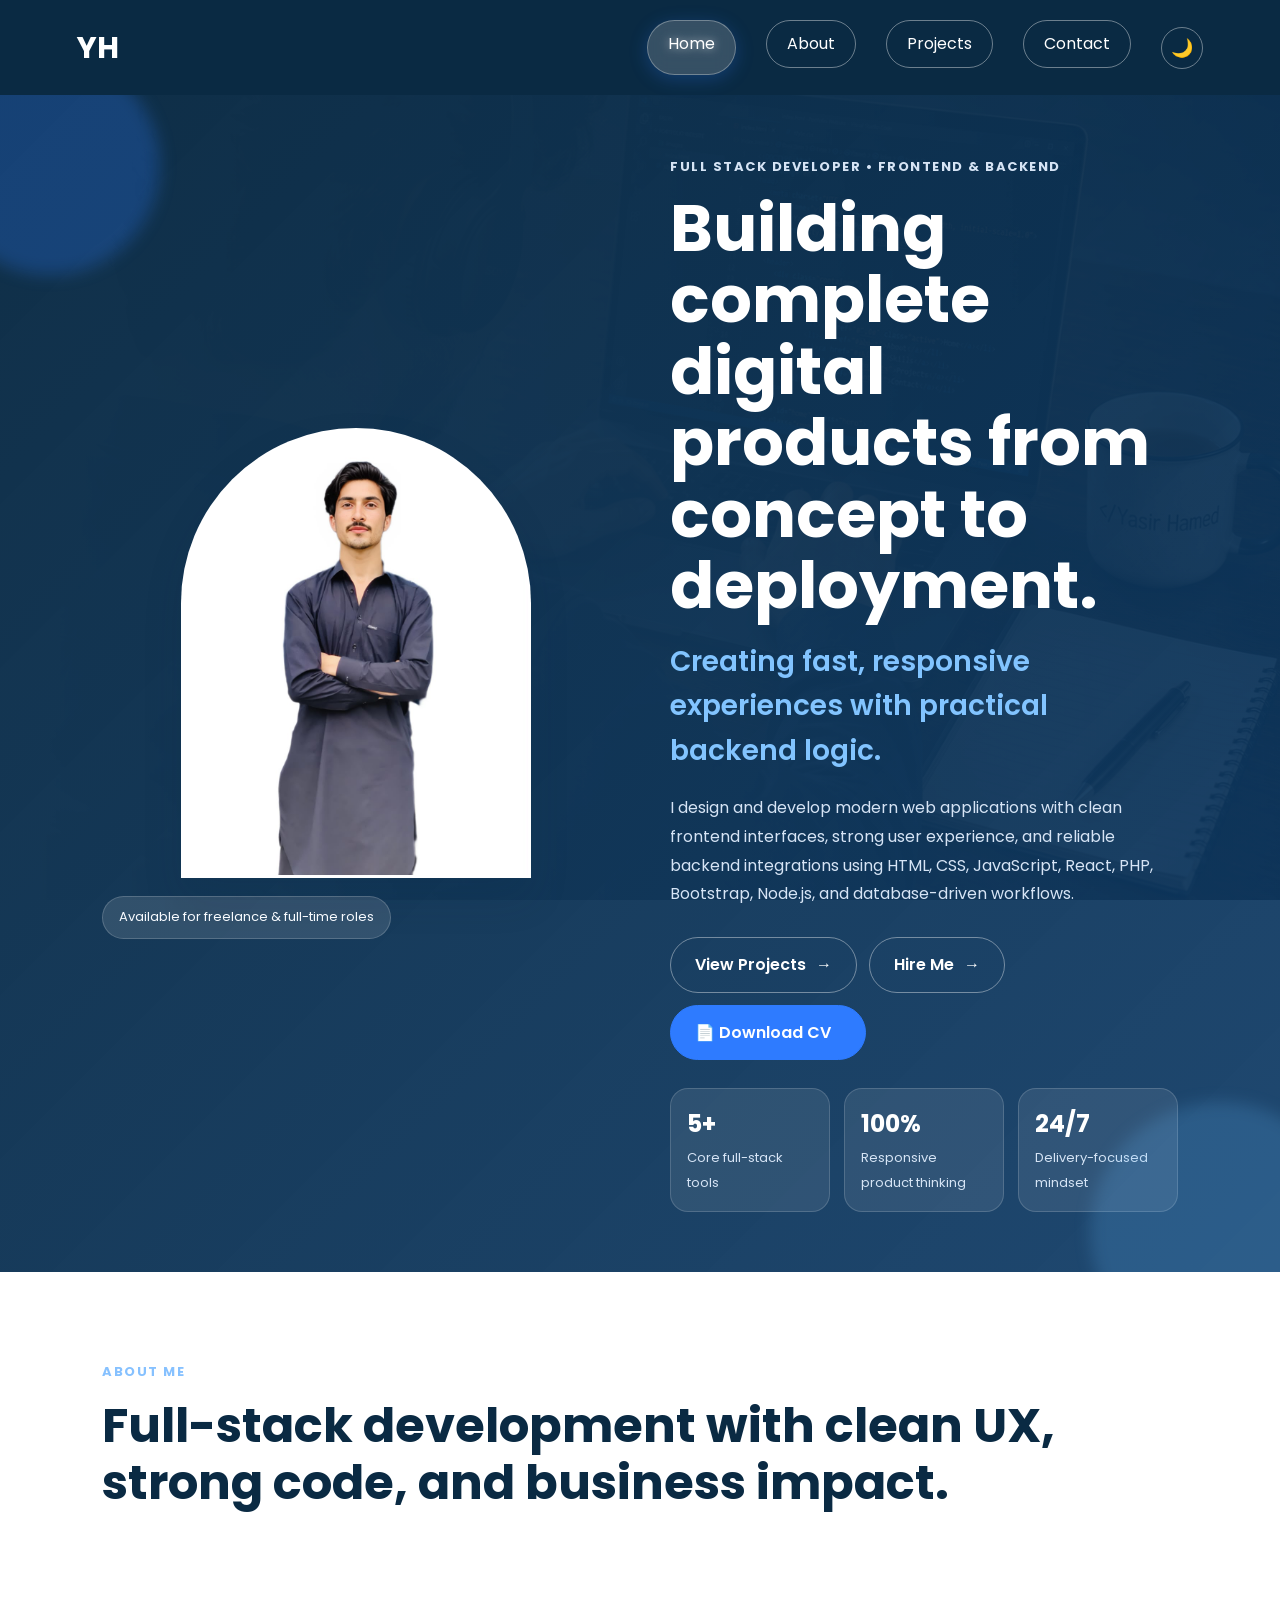
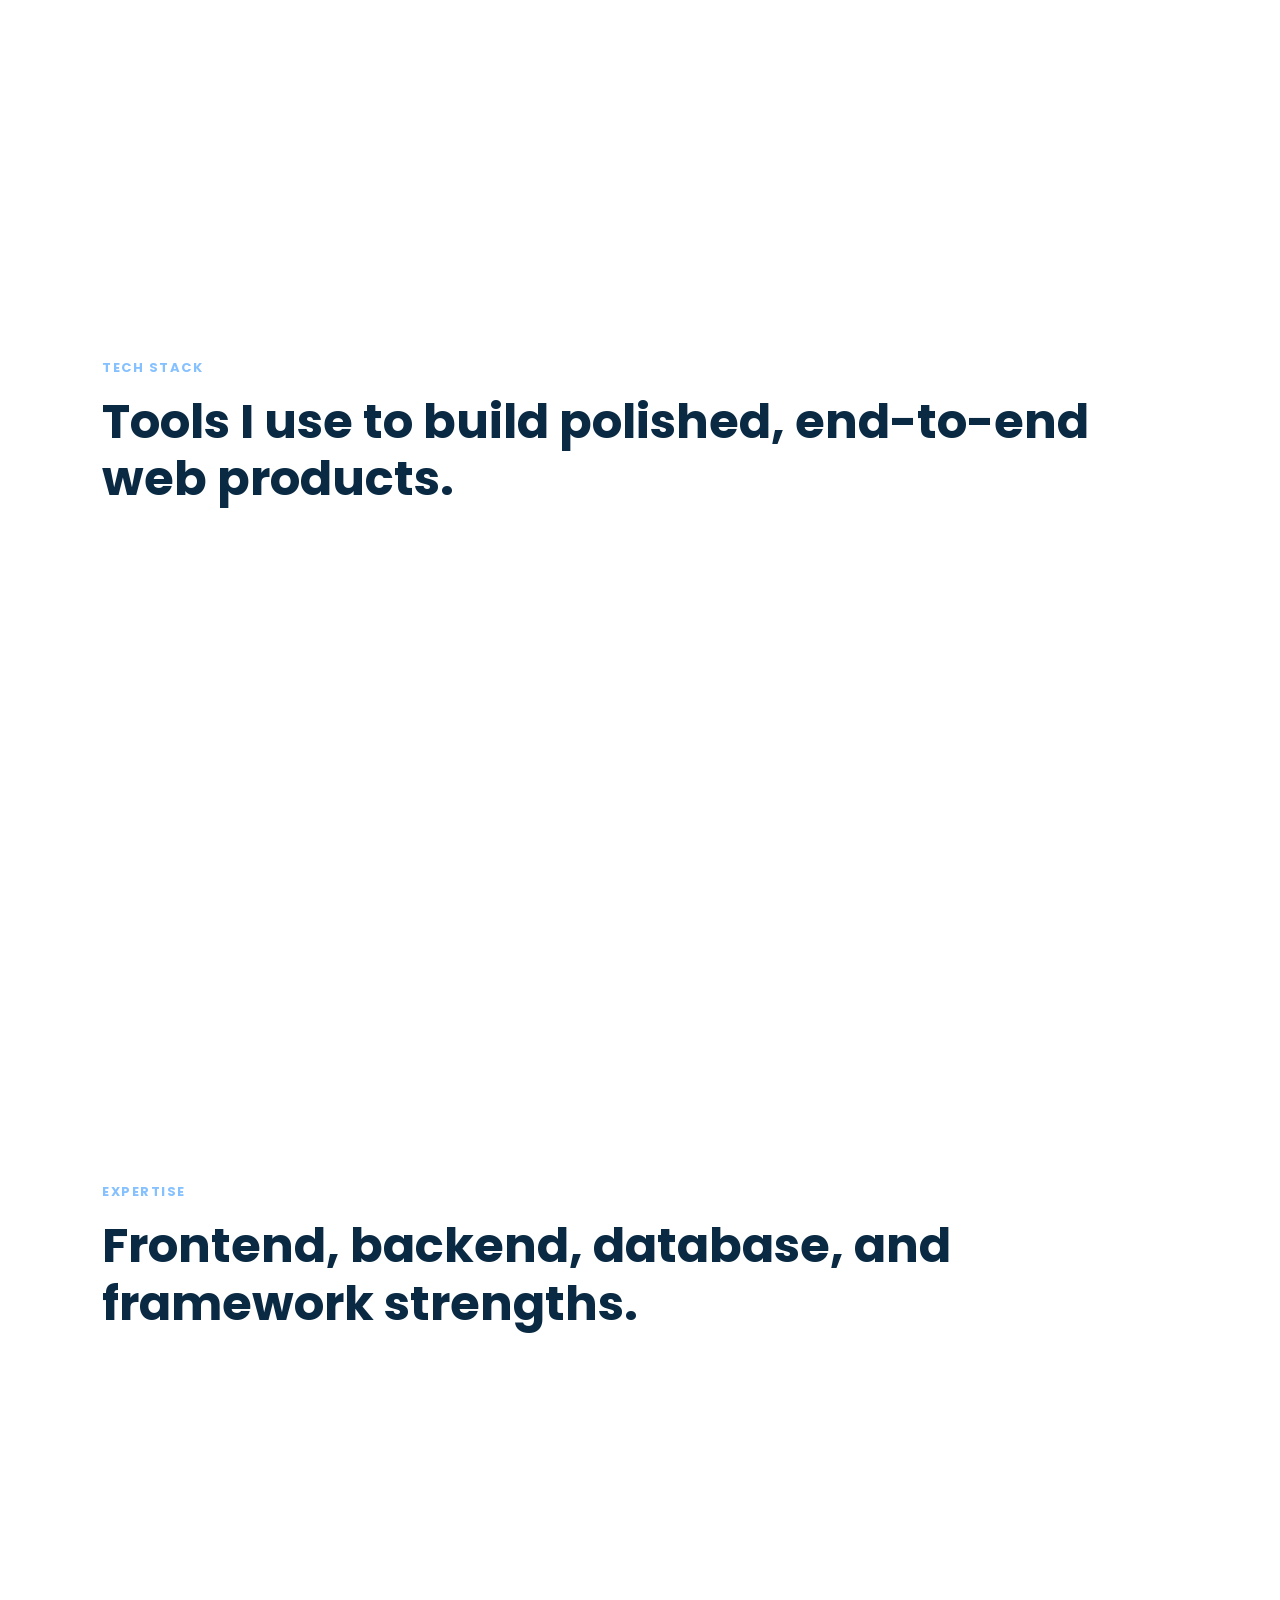
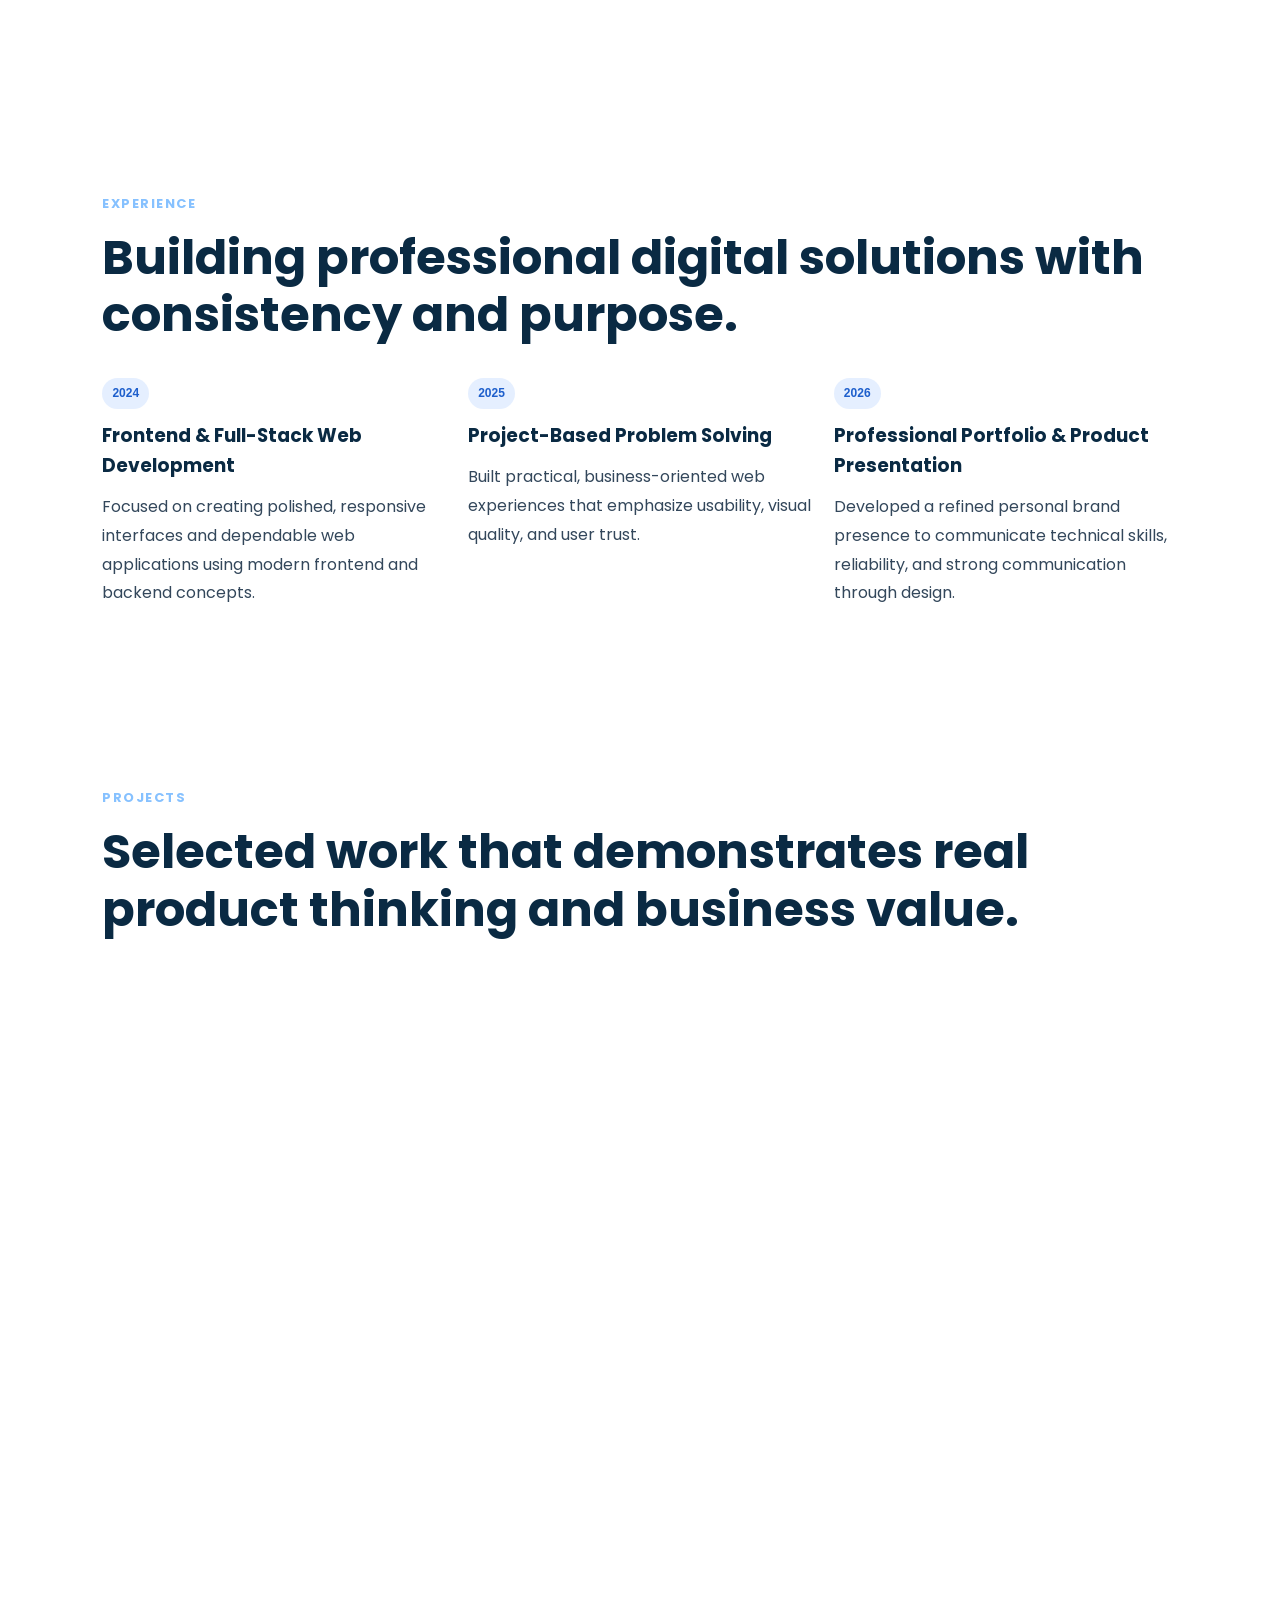
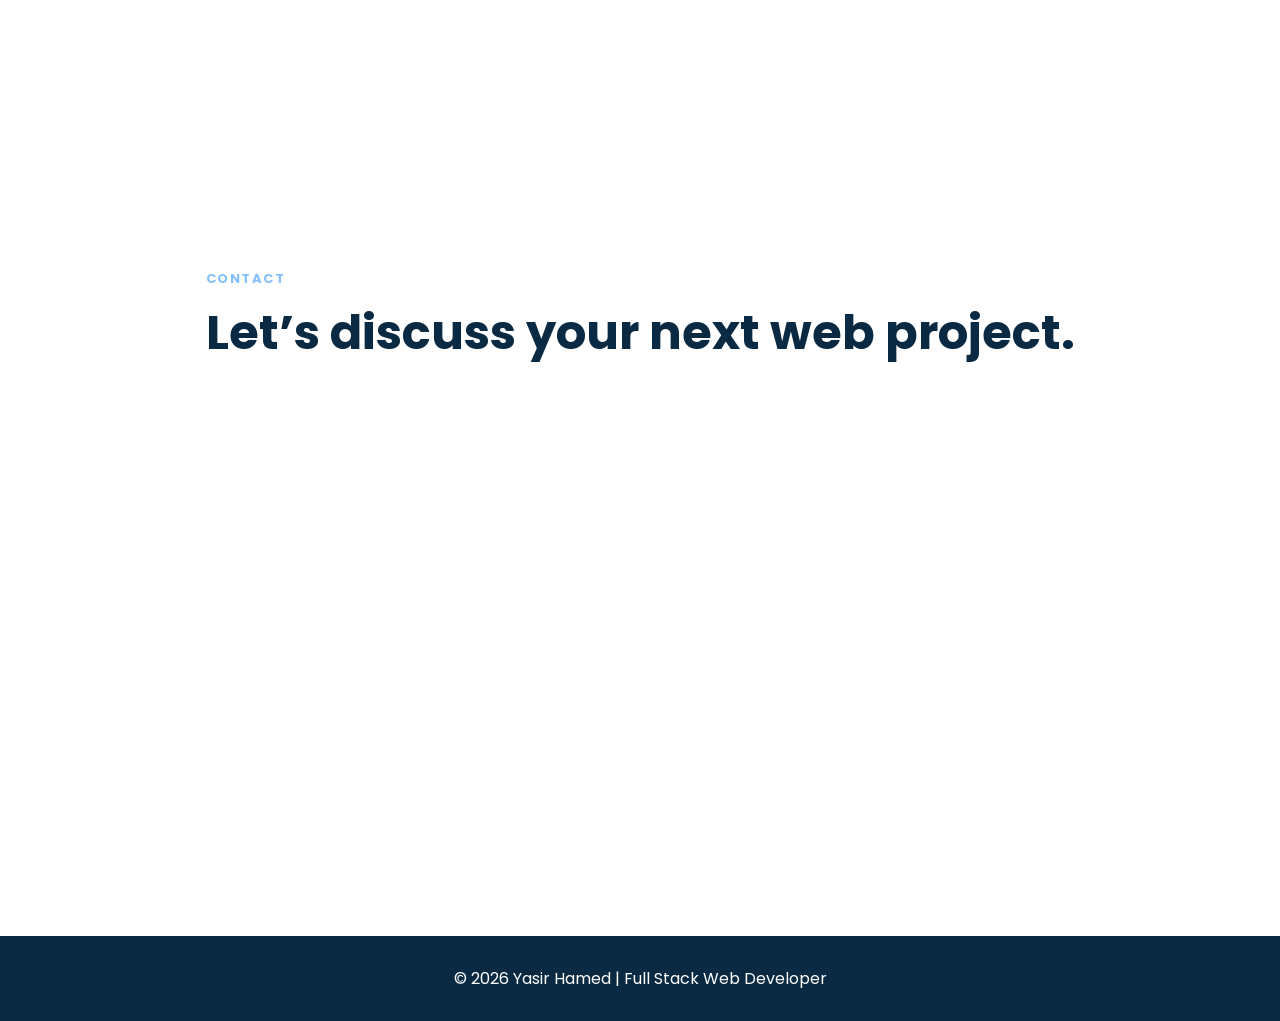
==== commit 5de0ca87: "Update index.html" ====
--- a/index.html
+++ b/index.html
@@ -121,7 +121,7 @@
                 <div class="hero-actions">
                     <a href="#projects">View Projects</a>
                     <a href="#contact">Hire Me</a>
-                    <a href="Yasir_Hamed_Resume_FullStack.pdf" download class="btn-resume">📄 Download CV</a>
+                    <a href="resume.pdf" download class="btn-resume">📄 Download CV</a>
                 </div>
                 <div class="mini-stats">
                     <div class="stat-card">
--- a/style.css
+++ b/style.css
@@ -1,20 +1,11 @@
 :root{
-    /* ===== LIGHT THEME (default) - Navy/Blue professional ===== */
-    --color-primary:#0A2A43;       /* navy - header, hero, footer bg */
-    --color-primary-light:#123A5C; /* slightly lighter navy - hover states */
-    --color-accent:#2E7BFF;        /* bright blue - buttons, links, highlights */
+    --color-primary:#0A2A43;
+    --color-primary-light:#123A5C;
+    --color-accent:#2E7BFF;
     --color-accent-dark:#1E5FCC;
     --color-heading:#0A2A43;
     --color-text:#33475B;
-    --color-muted:#D6E4F5;         /* light blue-ish text on navy bg:root{
-    /* ===== LIGHT THEME (default) - Navy/Blue professional ===== */
-    --color-primary:#0A2A43;       /* navy - header, hero, footer bg */
-    --color-primary-light:#123A5C; /* thoda lighter navy - hover states */
-    --color-accent:#2E7BFF;        /* bright blue - buttons, links, highlights */
-    --color-accent-dark:#1E5FCC;
-    --color-heading:#0A2A43;
-    --color-text:#33475B;
-    --color-muted:#D6E4F5;         /* light blue-ish text on navy bg */
+    --color-muted:#D6E4F5;
     --color-bg:#ffffff;
     --color-card-bg:rgba(255,255,255,0.6);
     --color-card-border:rgba(10,42,67,0.12);
@@ -26,7 +17,6 @@
 }
 
 [data-theme="dark"]{
-    /* ===== DARK THEME ===== */
     --color-primary:#050D16;
     --color-primary-light:#0E1D2E;
     --color-accent:#4A90FF;
@@ -55,9 +45,6 @@
     scroll-behavior:smooth;
 }
 
-/* =========================================
-   ANIMATIONS
-   ========================================= */
 
 @media (prefers-reduced-motion: reduce){
     *{
@@ -103,7 +90,6 @@
     display:block;
 }
 
-/* Header */
 header{
     background:var(--color-primary);
     padding:20px 6%;
@@ -133,7 +119,6 @@
     position:relative;
 }
 
-/* Blurry glass pill jo active link ke peeche slide/animate karta hai */
 .nav-indicator{
     position:absolute;
     top:0;
@@ -181,7 +166,7 @@
     display:inline-block;
     position:relative;
     z-index:1;
-    overflow:hidden; /* ripple ko andar hi contain karne ke liye */
+    overflow:hidden;
 }
 
 nav a:hover{
@@ -198,7 +183,6 @@
     text-shadow:0 0 10px rgba(255,255,255,0.7);
 }
 
-/* Click ripple effect */
 .ripple{
     position:absolute;
     border-radius:50%;
@@ -216,7 +200,6 @@
     }
 }
 
-/* Dark mode toggle button */
 .theme-toggle{
     background:transparent;
     border:1px solid rgba(255,255,255,.4);
@@ -240,7 +223,6 @@
     box-shadow:0 0 16px 2px rgba(46,123,255,0.55);
 }
 
-/* Hamburger button */
 .nav-toggle{
     display:none;
     flex-direction:column;
@@ -260,7 +242,6 @@
     transition:0.3s;
 }
 
-/* Hero Section */
 .hero-section{
     background:linear-gradient(135deg, rgba(10,42,67,0.98), rgba(12,57,101,0.92));
     min-height:90vh;
@@ -457,7 +438,6 @@
     font-size:13px;
 }
 
-/* Sections */
 section{
     padding:90px 8%;
 }
@@ -655,7 +635,6 @@
     transform:scale(1.04);
 }
 
-/* Contact */
 #contact{
     display:flex;
     flex-direction:column;
@@ -723,7 +702,6 @@
     color:var(--color-text);
 }
 
-/* Contact Buttons */
 .contact-buttons{
     display:flex;
     gap:15px;
@@ -731,7 +709,6 @@
     margin-top:25px;
 }
 
-/* Social icons (LinkedIn, Instagram) */
 .social-links{
     display:flex;
     gap:16px;
@@ -805,7 +782,6 @@
     background:#25D366;
 }
 
-/* Footer */
 footer{
     background:var(--color-primary);
     color:#fff;
@@ -815,9 +791,6 @@
     transition:background 0.4s ease;
 }
 
-/* =========================================
-   TABLET (iPad, ~768px-1024px)
-   ========================================= */
 @media (max-width: 1024px){
     #home{
         padding:60px 6%;
@@ -832,9 +805,6 @@
     }
 }
 
-/* =========================================
-   MOBILE + SMALL TABLET (max-width: 768px)
-   ========================================= */
 @media (max-width: 768px){
 
     header{
@@ -939,9 +909,6 @@
     }
 }
 
-/* =========================================
-   SMALL MOBILE (max-width: 400px)
-   ========================================= */
 @media (max-width: 400px){
     .btn{
         padding:10px 16px;
@@ -951,801 +918,4 @@
     .contact-card p{
         font-size:16px;
     }
-} */
-    --color-bg:#ffffff;
-    --color-card-bg:rgba(255,255,255,0.6);
-    --color-card-border:rgba(10,42,67,0.12);
-    --overlay-1:rgba(255,255,255,0.95);
-    --overlay-2:rgba(255,255,255,0.5);
-    --overlay-3:rgba(255,255,255,0);
-    --overlay-mobile:rgba(255,255,255,0.92);
-    --shadow-color:rgba(10,42,67,0.12);
-    --skill-card-bg:rgba(255,255,255,0.55);
-    --skill-card-border:rgba(10,42,67,0.1);
-    --font-display:'Sora', 'Poppins', Arial, sans-serif;
-    --font-body:'Poppins', Arial, sans-serif;
-}
-
-[data-theme="dark"]{
-    /* ===== DARK THEME ===== */
-    --color-primary:#050D16;
-    --color-primary-light:#0E1D2E;
-    --color-accent:#4A90FF;
-    --color-accent-dark:#2E7BFF;
-    --color-heading:#EAF1FA;
-    --color-text:#C3D2E3;
-    --color-muted:#AFC4DD;
-    --color-bg:#0B141F;
-    --color-card-bg:rgba(20,32,48,0.65);
-    --color-card-border:rgba(255,255,255,0.08);
-    --overlay-1:rgba(11,20,31,0.92);
-    --overlay-2:rgba(11,20,31,0.55);
-    --overlay-3:rgba(11,20,31,0.15);
-    --overlay-mobile:rgba(11,20,31,0.9);
-    --shadow-color:rgba(0,0,0,0.4);
-    --skill-card-bg:rgba(20,25,35,0.55);
-    --skill-card-border:rgba(255,255,255,0.08);
-}
-
-*{
-    margin:0;
-    padding:0;
-    box-sizing:border-box;
-    font-family:var(--font-body);
-}
-
-html{
-    scroll-behavior:smooth;
-}
-
-/* =========================================
-   ANIMATIONS
-   ========================================= */
-
-@media (prefers-reduced-motion: reduce){
-    *{
-        animation:none !important;
-        transition:none !important;
-    }
-}
-
-@keyframes blurSlideUp{
-    from{ filter:blur(14px); transform:translateY(24px); }
-    to{ filter:blur(0); transform:translateY(0); }
-}
-
-@keyframes blurIn{
-    from{ filter:blur(10px); }
-    to{ filter:blur(0); }
-}
-
-@keyframes floatY{
-    0%, 100%{ transform:translateY(0); }
-    50%{ transform:translateY(-12px); }
-}
-
-@keyframes drawLine{
-    from{ width:0; }
-    to{ width:64px; }
-}
-
-.reveal{
-    filter:blur(14px);
-    transition:filter 0.7s ease;
-}
-
-.reveal.in-view{
-    filter:blur(0);
-}
-
-body{
-    position:relative;
-    background:var(--color-bg);
-    color:var(--color-text);
-    line-height:1.6;
-    overflow-x:hidden;
-    transition:background 0.4s ease, color 0.4s ease;
-}
-
-img{
-    max-width:100%;
-    display:block;
-}
-
-a{
-    outline-offset:3px;
-}
-
-:focus-visible{
-    outline:2px solid var(--color-accent);
-    outline-offset:3px;
-}
-
-/* Fixed background photo + fade overlay */
-.bg-background{
-    position:fixed;
-    top:0;
-    left:0;
-    width:100vw;
-    height:100vh;
-    object-fit:cover;
-    z-index:-2;
-    filter:blur(0px);
-    opacity:1;
-    transition:opacity 0.4s ease, filter 0.4s ease;
-}
-
-[data-theme="dark"] .bg-background{
-    opacity:0.5;
-    filter:brightness(0.6);
-}
-
-.bg-overlay{
-    position:fixed;
-    top:0;
-    left:0;
-    width:100vw;
-    height:100vh;
-    z-index:-1;
-    pointer-events:none;
-    background:linear-gradient(to right,
-            var(--overlay-1) 0%,
-            var(--overlay-2) 40%,
-            var(--overlay-3) 100%);
-    transition:background 0.4s ease;
-}
-
-/* Header */
-header{
-    background:var(--color-primary);
-    padding:20px 6%;
-    position:relative;
-    z-index:10;
-    transition:background 0.4s ease;
-}
-
-nav{
-    display:flex;
-    justify-content:space-between;
-    align-items:center;
-    gap:20px;
-}
-
-nav h1{
-    color:#fff;
-    font-family:var(--font-display);
-    font-weight:700;
-    letter-spacing:1px;
-    font-size:clamp(22px, 4vw, 30px);
-    animation:blurIn 0.8s ease both;
-}
-
-nav ul{
-    display:flex;
-    list-style:none;
-    gap:30px;
-    align-items:center;
-    position:relative;
-}
-
-/* Blurry glass pill that slides behind the active link */
-.nav-indicator{
-    position:absolute;
-    top:0;
-    left:0;
-    height:100%;
-    border-radius:30px;
-    background:rgba(255,255,255,0.18);
-    backdrop-filter:blur(10px);
-    -webkit-backdrop-filter:blur(10px);
-    border:1px solid rgba(255,255,255,0.3);
-    box-shadow:0 4px 18px rgba(46,123,255,0.25);
-    opacity:0;
-    transform:scale(0.85);
-    transition:left 0.4s cubic-bezier(.25,.8,.25,1),
-               width 0.4s cubic-bezier(.25,.8,.25,1),
-               opacity 0.3s ease,
-               transform 0.3s ease;
-    pointer-events:none;
-    z-index:0;
-}
-
-.nav-indicator.show{
-    opacity:1;
-    transform:scale(1);
-}
-
-.nav-indicator.pop{
-    animation:indicatorPop 0.45s ease;
-}
-
-@keyframes indicatorPop{
-    0%{ transform:scale(1); }
-    40%{ transform:scale(1.12); }
-    100%{ transform:scale(1); }
-}
-
-nav a{
-    color:#fff;
-    text-decoration:none;
-    padding:10px 20px;
-    border:1px solid rgba(255,255,255,.4);
-    border-radius:30px;
-    transition:background 0.3s ease, color 0.3s ease, transform 0.3s ease, box-shadow 0.3s ease, text-shadow 0.3s ease;
-    white-space:nowrap;
-    display:inline-block;
-    position:relative;
-    z-index:1;
-    overflow:hidden;
-}
-
-nav a:hover{
-    background:var(--color-accent);
-    border-color:var(--color-accent);
-    color:#fff;
-    transform:translateY(-2px);
-    box-shadow:0 0 16px 2px rgba(46,123,255,0.55);
-}
-
-nav a.active{
-    border-color:transparent;
-    color:#fff;
-    text-shadow:0 0 10px rgba(255,255,255,0.7);
-}
-
-.ripple{
-    position:absolute;
-    border-radius:50%;
-    background:rgba(255,255,255,0.55);
-    transform:scale(0);
-    animation:rippleAnim 0.6s ease-out;
-    pointer-events:none;
-    z-index:0;
-}
-
-@keyframes rippleAnim{
-    to{
-        transform:scale(3.5);
-        opacity:0;
-    }
-}
-
-.theme-toggle{
-    background:transparent;
-    border:1px solid rgba(255,255,255,.4);
-    color:#fff;
-    width:42px;
-    height:42px;
-    border-radius:50%;
-    cursor:pointer;
-    display:flex;
-    align-items:center;
-    justify-content:center;
-    font-size:18px;
-    transition:0.3s;
-    flex-shrink:0;
-}
-
-.theme-toggle:hover{
-    background:var(--color-accent);
-    border-color:var(--color-accent);
-    transform:rotate(20deg);
-    box-shadow:0 0 16px 2px rgba(46,123,255,0.55);
-}
-
-.nav-toggle{
-    display:none;
-    flex-direction:column;
-    gap:5px;
-    background:transparent;
-    border:none;
-    cursor:pointer;
-    padding:8px;
-    z-index:20;
-}
-
-.nav-toggle span{
-    width:26px;
-    height:3px;
-    background:#fff;
-    border-radius:3px;
-    transition:0.3s;
-}
-
-/* Hero Section */
-#home{
-    background:var(--color-primary);
-    min-height:90vh;
-    padding:60px 8%;
-    display:flex;
-    justify-content:space-between;
-    align-items:center;
-    gap:60px;
-    position:relative;
-    overflow:hidden;
-    flex-wrap:wrap;
-    transition:background 0.4s ease;
-}
-
-/* Faint blueprint-grid texture behind the hero — a quiet nod to a developer's workspace */
-#home::before{
-    content:"";
-    position:absolute;
-    inset:0;
-    background-image:
-        linear-gradient(rgba(255,255,255,0.05) 1px, transparent 1px),
-        linear-gradient(90deg, rgba(255,255,255,0.05) 1px, transparent 1px);
-    background-size:42px 42px;
-    -webkit-mask-image:radial-gradient(circle at 30% 40%, #000 0%, transparent 70%);
-    mask-image:radial-gradient(circle at 30% 40%, #000 0%, transparent 70%);
-    pointer-events:none;
-}
-
-#home > div{
-    flex:1 1 300px;
-    position:relative;
-}
-
-#home > div.home-photo{
-    animation:blurSlideUp 0.9s ease both, floatY 4s ease-in-out 1.2s infinite;
-}
-
-#home > div:last-child > *{
-    animation:blurSlideUp 0.8s ease both;
-}
-
-#home > div:last-child > *:nth-child(1){ animation-delay:0.15s; }
-#home > div:last-child > *:nth-child(2){ animation-delay:0.3s; }
-#home > div:last-child > *:nth-child(3){ animation-delay:0.45s; }
-#home > div:last-child > *:nth-child(4){ animation-delay:0.6s; }
-
-#home img{
-    width:100%;
-    max-width:350px;
-    height:auto;
-    aspect-ratio:350 / 450;
-    object-fit:cover;
-    background:#fff;
-    border-radius:180px 180px 0 0;
-    margin:0 auto;
-    box-shadow:0 20px 40px var(--shadow-color);
-}
-
-.eyebrow{
-    color:var(--color-accent);
-    font-weight:600;
-    letter-spacing:2px;
-    text-transform:uppercase;
-    font-size:14px;
-    margin-bottom:8px;
-}
-
-#home h2{
-    font-family:var(--font-display);
-    color:#fff;
-    font-size:clamp(34px, 7vw, 65px);
-    font-weight:800;
-    line-height:1.05;
-    margin-bottom:6px;
-}
-
-#home h2::after{
-    content:"";
-    display:block;
-    height:4px;
-    width:64px;
-    margin-top:14px;
-    border-radius:4px;
-    background:var(--color-accent);
-    animation:drawLine 0.8s 0.5s cubic-bezier(.25,.8,.25,1) both;
-}
-
-#home h3{
-    color:var(--color-accent);
-    font-size:clamp(18px, 3.5vw, 28px);
-    margin:18px 0 20px;
-    font-weight:600;
-}
-
-#home p{
-    color:var(--color-muted);
-    max-width:500px;
-    line-height:1.8;
-}
-
-.hero-actions{
-    display:flex;
-    flex-wrap:wrap;
-    gap:15px;
-    margin-top:30px;
-}
-
-#home a{
-    display:inline-flex;
-    align-items:center;
-    gap:10px;
-    padding:14px 28px;
-    border:2px solid var(--color-accent);
-    border-radius:40px;
-    color:#fff;
-    text-decoration:none;
-    transition:0.3s ease;
-}
-
-#home a::after{
-    content:"→";
-    display:inline-block;
-    transition:0.3s ease;
-}
-
-#home a:hover{
-    background:var(--color-accent);
-    color:#fff;
-    transform:translateY(-3px);
-    box-shadow:0 0 24px 4px rgba(46,123,255,0.6);
-    text-shadow:0 0 8px rgba(255,255,255,0.6);
-}
-
-#home a:active{
-    transform:translateY(0) scale(0.97);
-}
-
-.btn-resume{
-    background:var(--color-accent) !important;
-    border-color:var(--color-accent) !important;
-}
-
-.btn-resume:hover{
-    background:var(--color-accent-dark) !important;
-    border-color:var(--color-accent-dark) !important;
-}
-
-.btn-resume::after{
-    content:"" !important;
-}
-
-/* Sections */
-section{
-    padding:90px 8%;
-    position:relative;
-}
-
-section h2{
-    font-family:var(--font-display);
-    font-weight:700;
-    font-size:clamp(30px, 5vw, 48px);
-    margin-bottom:30px;
-    color:var(--color-heading);
-}
-
-#about p{
-    max-width:640px;
-    font-size:18px;
-}
-
-/* ===================== Tech Stack ===================== */
-#skills h2{
-    text-align:center;
-}
-
-.skills-grid{
-    display:grid;
-    grid-template-columns:repeat(auto-fit, minmax(140px, 1fr));
-    gap:1.25rem;
-    max-width:1000px;
-    margin:0 auto;
-}
-
-.skill-card{
-    display:flex;
-    flex-direction:column;
-    align-items:center;
-    justify-content:center;
-    gap:0.7rem;
-    padding:1.8rem 1rem;
-    border-radius:16px;
-    text-align:center;
-    background:var(--skill-card-bg);
-    border:1px solid var(--skill-card-border);
-    backdrop-filter:blur(10px);
-    -webkit-backdrop-filter:blur(10px);
-    box-shadow:0 4px 18px rgba(0,0,0,0.08);
-    transition:transform 0.35s ease, box-shadow 0.35s ease, border-color 0.35s ease;
-}
-
-.skill-card i,
-.skill-card .skill-icon{
-    font-size:2.6rem;
-    line-height:1;
-    color:var(--color-heading);
-    transition:transform 0.35s ease, color 0.35s ease;
-}
-
-.skill-card .skill-icon{
-    font-weight:700;
-    font-size:1.6rem;
-}
-
-.skill-card h3{
-    margin:0;
-    font-size:1rem;
-    font-weight:600;
-    letter-spacing:0.3px;
-    color:var(--color-heading);
-}
-
-.skill-card:hover{
-    transform:translateY(-8px) scale(1.04);
-    box-shadow:0 12px 28px rgba(46,123,255,0.25);
-    border-color:var(--color-accent);
-}
-
-.skill-card:hover i,
-.skill-card:hover .skill-icon{
-    transform:scale(1.15) rotate(-4deg);
-}
-
-.skill-card.html:hover i{ color:#E44D26; }
-.skill-card.css:hover i{ color:#264DE4; }
-.skill-card.js:hover i{ color:#F0DB4F; }
-.skill-card.node:hover i{ color:#3C873A; }
-.skill-card.jquery:hover .skill-icon{ color:#0769AD; }
-.skill-card.php:hover i{ color:#777BB4; }
-.skill-card.bootstrap:hover i{ color:#7952B3; }
-
-@media (max-width: 480px){
-    .skills-grid{
-        grid-template-columns:repeat(2, 1fr);
-    }
-}
-
-/* Projects */
-.projects-grid{
-    display:grid;
-    grid-template-columns:repeat(auto-fit, minmax(240px, 1fr));
-    gap:25px;
-}
-
-#projects article{
-    background:var(--color-card-bg);
-    backdrop-filter:blur(4px);
-    padding:30px;
-    border-radius:20px;
-    border:1px solid var(--color-card-border);
-    transition:transform 0.35s cubic-bezier(.25,.8,.25,1), box-shadow 0.35s ease, background 0.4s ease, border-color 0.4s ease;
-}
-
-#projects article h3{
-    color:var(--color-heading);
-    margin-bottom:8px;
-}
-
-#projects article p{
-    color:var(--color-text);
-}
-
-#projects article:hover{
-    transform:translateY(-6px);
-    box-shadow:0 12px 24px var(--shadow-color);
-    border-color:var(--color-accent);
-}
-
-.project-link{
-    display:block;
-    margin-top:16px;
-    border-radius:12px;
-    overflow:hidden;
-    position:relative;
-    text-decoration:none;
-}
-
-.project-link img{
-    width:100%;
-    height:140px;
-    object-fit:cover;
-    transition:transform 0.4s ease;
-}
-
-.project-link span{
-    display:block;
-    text-align:center;
-    padding:10px;
-    background:var(--color-accent);
-    color:#fff;
-    font-weight:600;
-}
-
-.project-link:hover img{
-    transform:scale(1.06);
-}
-
-/* Contact */
-#contact{
-    display:flex;
-    flex-direction:column;
-    align-items:center;
-}
-
-.contact-card{
-    background:var(--color-card-bg);
-    backdrop-filter:blur(4px);
-    padding:40px;
-    border-radius:20px;
-    max-width:600px;
-    width:100%;
-    box-shadow:0 10px 30px var(--shadow-color);
-    margin-top:20px;
-    border:1px solid var(--color-card-border);
-    transition:background 0.4s ease, border-color 0.4s ease;
-}
-
-.contact-card p{
-    font-size:18px;
-    margin:10px 0;
-    word-break:break-word;
-    color:var(--color-text);
-}
-
-.contact-buttons{
-    display:flex;
-    gap:15px;
-    flex-wrap:wrap;
-    margin-top:25px;
-}
-
-.social-links{
-    display:flex;
-    gap:16px;
-    margin-top:20px;
-    justify-content:center;
-}
-
-.social-icon{
-    display:flex;
-    align-items:center;
-    justify-content:center;
-    width:46px;
-    height:46px;
-    border-radius:50%;
-    color:#fff;
-    background:var(--color-primary);
-    transition:transform 0.3s cubic-bezier(.25,.8,.25,1), box-shadow 0.3s ease, background 0.3s ease;
-}
-
-.social-icon:hover{
-    transform:translateY(-4px) scale(1.08);
-    box-shadow:0 0 20px 3px rgba(46,123,255,0.5);
-}
-
-.social-icon.linkedin{
-    background:#0A66C2;
-}
-
-.social-icon.instagram{
-    background:radial-gradient(circle at 30% 110%, #fdf497 0%, #fdf497 5%, #fd5949 45%, #d6249f 60%, #285AEB 90%);
-}
-
-.btn{
-    display:inline-flex;
-    align-items:center;
-    gap:8px;
-    padding:12px 20px;
-    border-radius:30px;
-    text-decoration:none;
-    color:white;
-    font-weight:500;
-    transition:0.3s;
-}
-
-.btn:hover{
-    transform:translateY(-3px);
-    opacity:0.95;
-}
-
-.call:hover{ box-shadow:0 0 18px 3px rgba(10,42,67,0.6); }
-.email:hover{ box-shadow:0 0 18px 3px rgba(46,123,255,0.6); }
-.whatsapp:hover{ box-shadow:0 0 18px 3px rgba(37,211,102,0.6); }
-
-.call{ background:var(--color-primary); }
-.email{ background:var(--color-accent); }
-.whatsapp{ background:#25D366; }
-
-/* Footer */
-footer{
-    background:var(--color-primary);
-    color:#fff;
-    text-align:center;
-    padding:30px;
-    font-size:clamp(13px, 2vw, 16px);
-    transition:background 0.4s ease;
-}
-
-/* =========================================
-   TABLET (~768px-1024px)
-   ========================================= */
-@media (max-width: 1024px){
-    #home{ padding:60px 6%; }
-    #home img{ max-width:300px; }
-    section{ padding:70px 6%; }
-}
-
-/* =========================================
-   MOBILE + SMALL TABLET (max-width: 768px)
-   ========================================= */
-@media (max-width: 768px){
-
-    header{ padding:18px 6%; }
-
-    .nav-toggle{ display:flex; }
-    .nav-indicator{ display:none; }
-
-    nav ul{
-        position:absolute;
-        top:100%;
-        left:0;
-        width:100%;
-        background:var(--color-primary);
-        flex-direction:column;
-        gap:0;
-        max-height:0;
-        overflow:hidden;
-        transition:max-height 0.35s ease;
-    }
-
-    nav ul.open{ max-height:400px; }
-
-    nav ul li{
-        width:100%;
-        text-align:center;
-        border-top:1px solid rgba(255,255,255,.15);
-    }
-
-    nav ul a{
-        display:block;
-        border:none;
-        border-radius:0;
-        padding:16px 20px;
-    }
-
-    #home{
-        flex-direction:column;
-        text-align:center;
-        padding:50px 6%;
-        min-height:auto;
-        gap:35px;
-    }
-
-    #home > div{
-        flex:1 1 auto;
-        width:100%;
-        display:flex;
-        flex-direction:column;
-        align-items:center;
-    }
-
-    #home h2::after{ margin-left:auto; margin-right:auto; }
-
-    #home img{ max-width:250px; margin:0 auto; }
-    #home p{ max-width:100%; }
-    .hero-actions{ justify-content:center; }
-
-    section{ padding:55px 6%; text-align:center; }
-
-    .contact-buttons{ justify-content:center; }
-    .contact-card{ padding:28px; }
-}
-
-/* Mobile vignette — solid so text always stays legible */
-@media (max-width: 768px){
-    .bg-overlay{
-        background:var(--overlay-mobile);
-    }
-}
-
-/* =========================================
-   SMALL MOBILE (max-width: 400px)
-   ========================================= */
-@media (max-width: 400px){
-    .btn{ padding:10px 16px; font-size:14px; }
-    .contact-card p{ font-size:16px; }
-}
+}
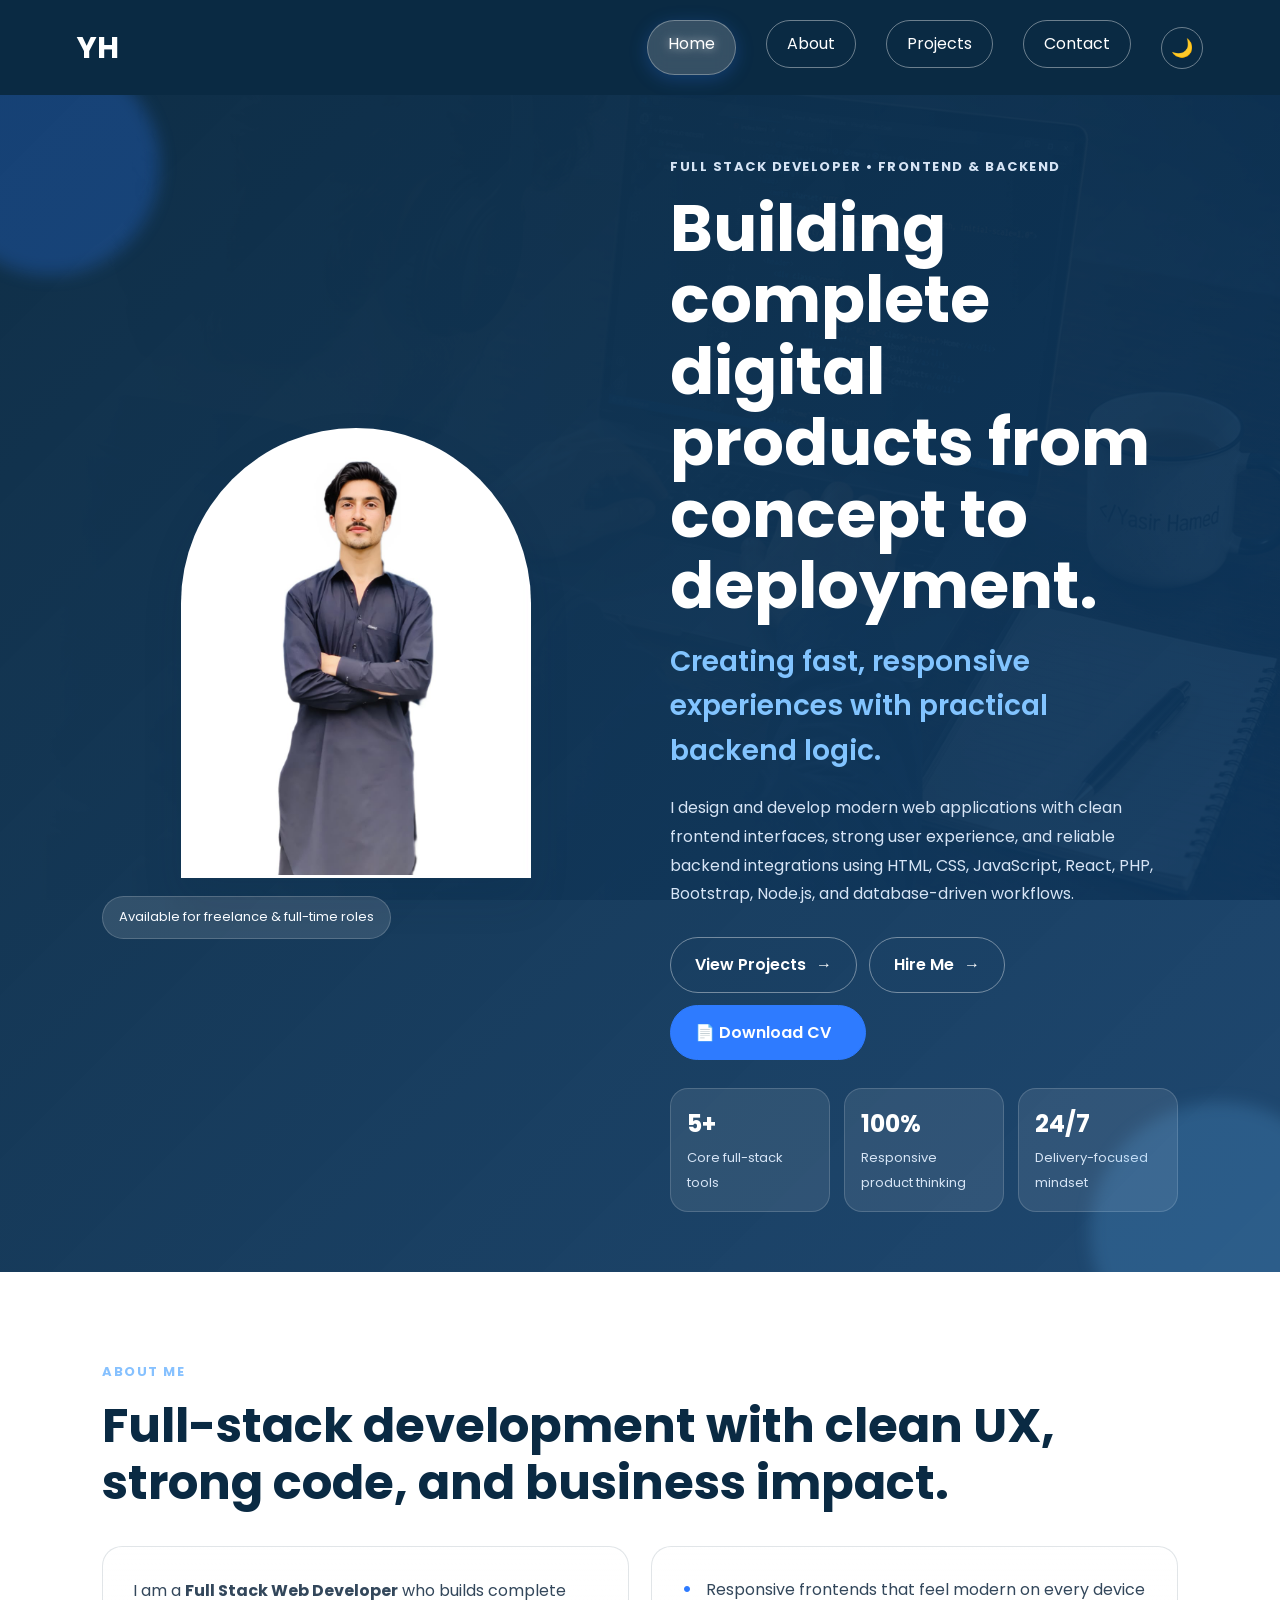
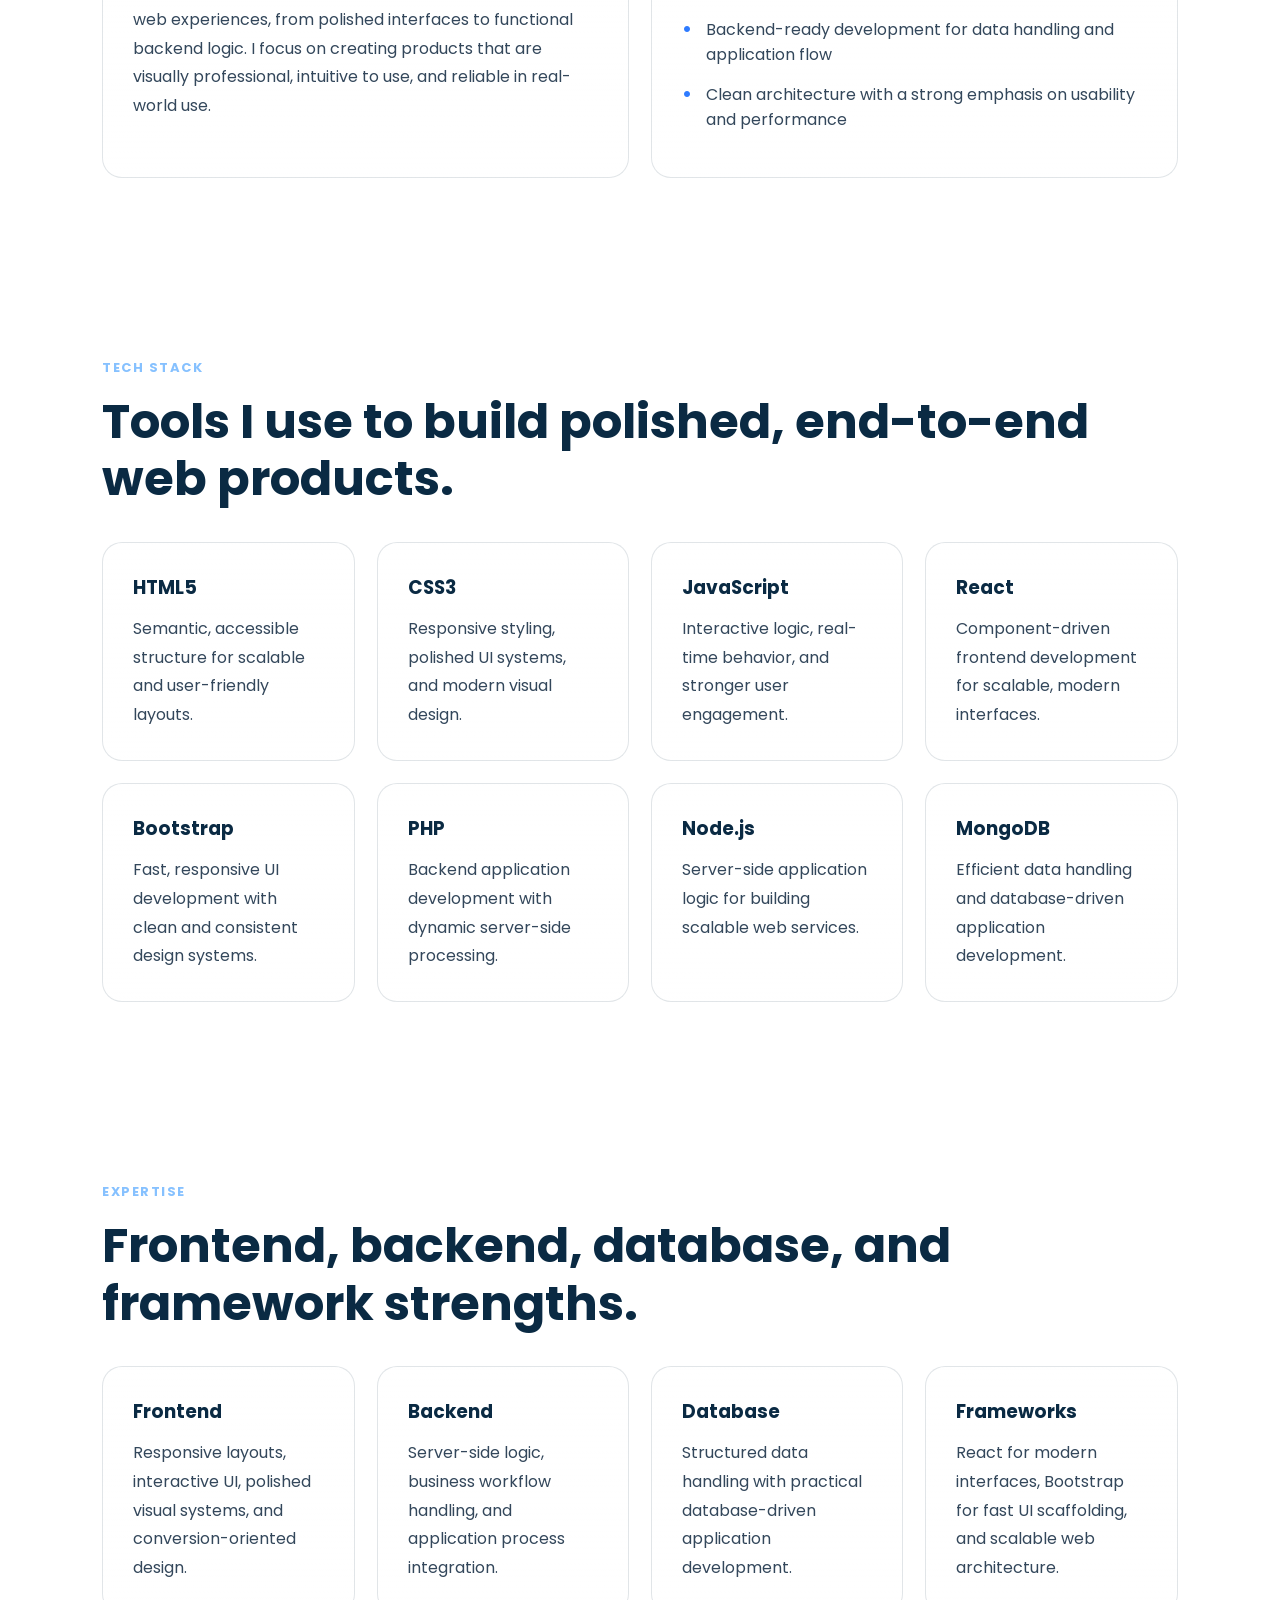
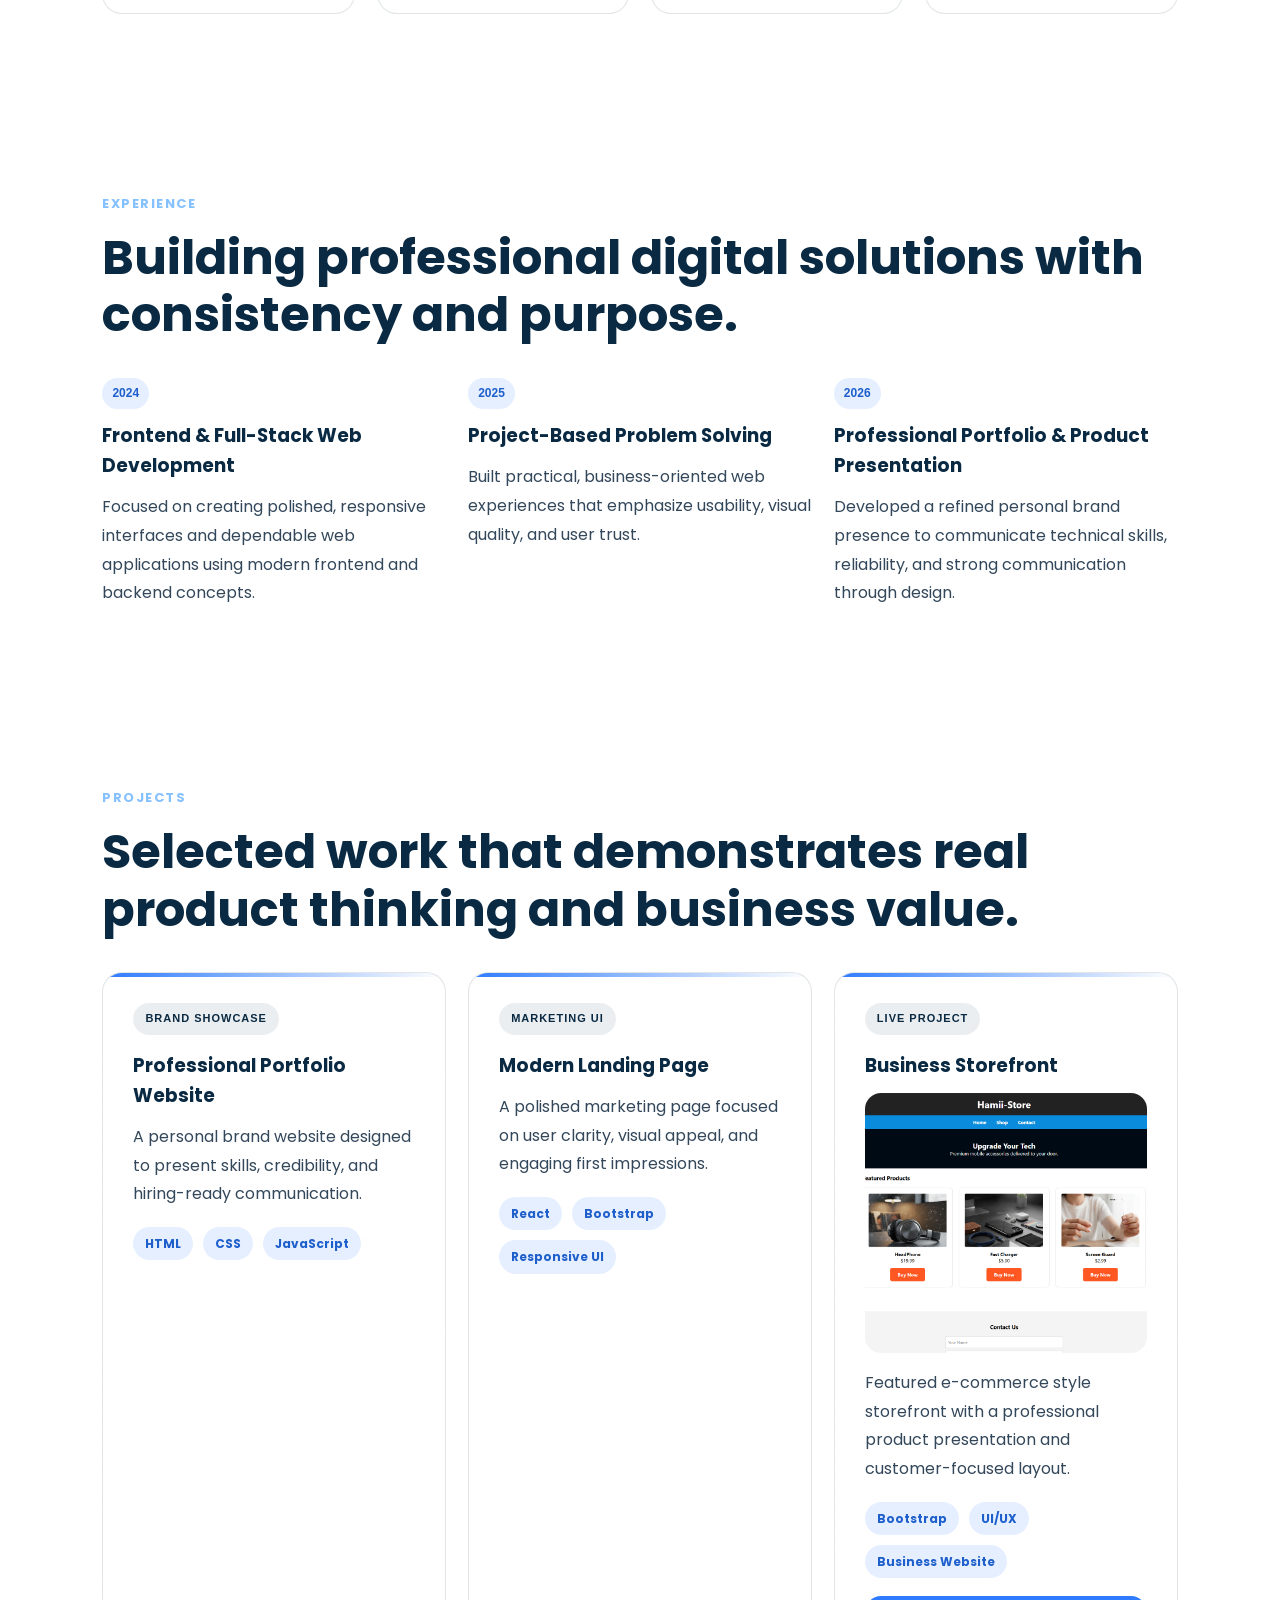
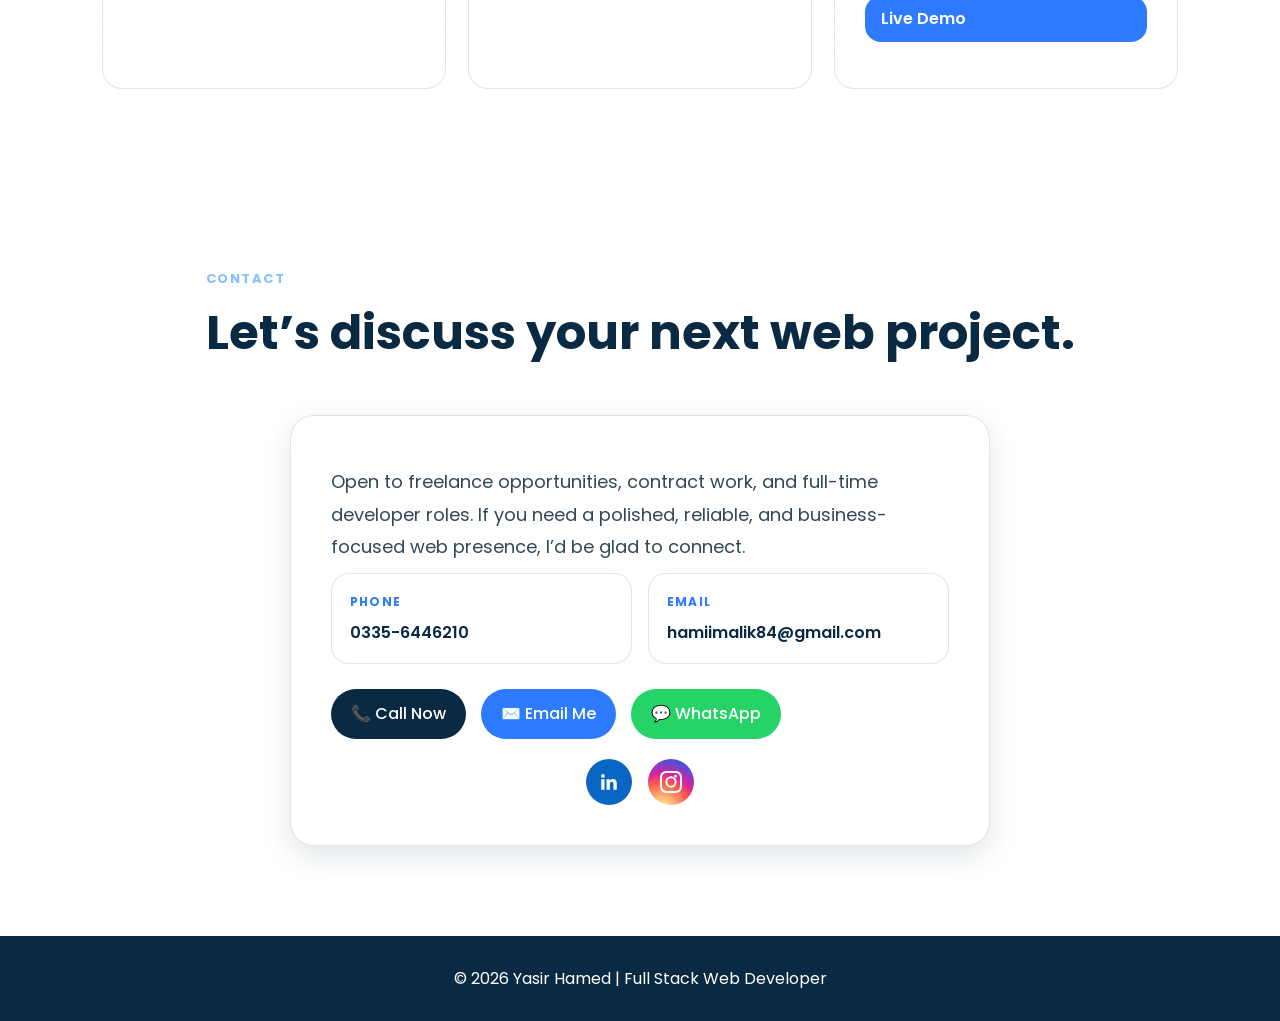
==== commit e762d90a: "Update index.html" ====
--- a/index.html
+++ b/index.html
@@ -121,7 +121,7 @@
                 <div class="hero-actions">
                     <a href="#projects">View Projects</a>
                     <a href="#contact">Hire Me</a>
-                    <a href="resume.pdf" download class="btn-resume">📄 Download CV</a>
+                    <a href="resume.pdf" target="_blank" rel="noopener noreferrer" download class="btn-resume">📄 Download CV</a>
                 </div>
                 <div class="mini-stats">
                     <div class="stat-card">
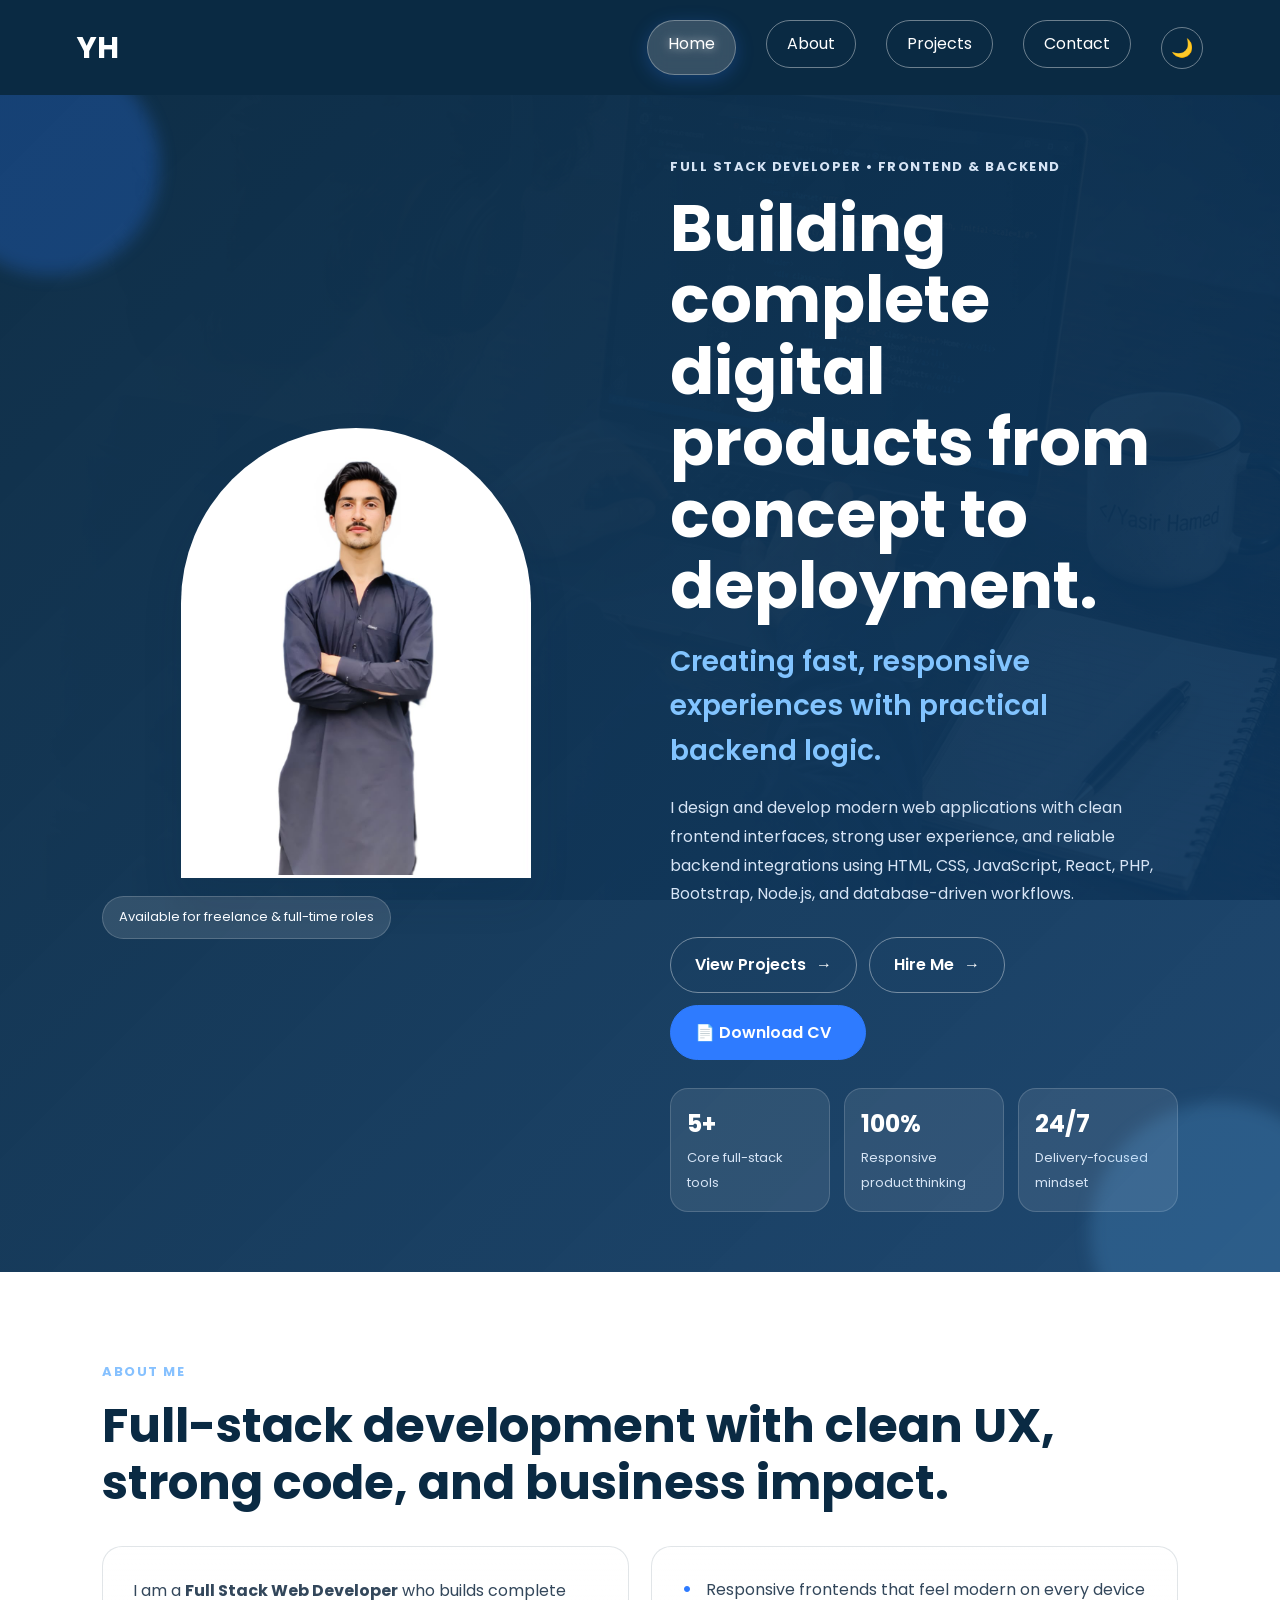
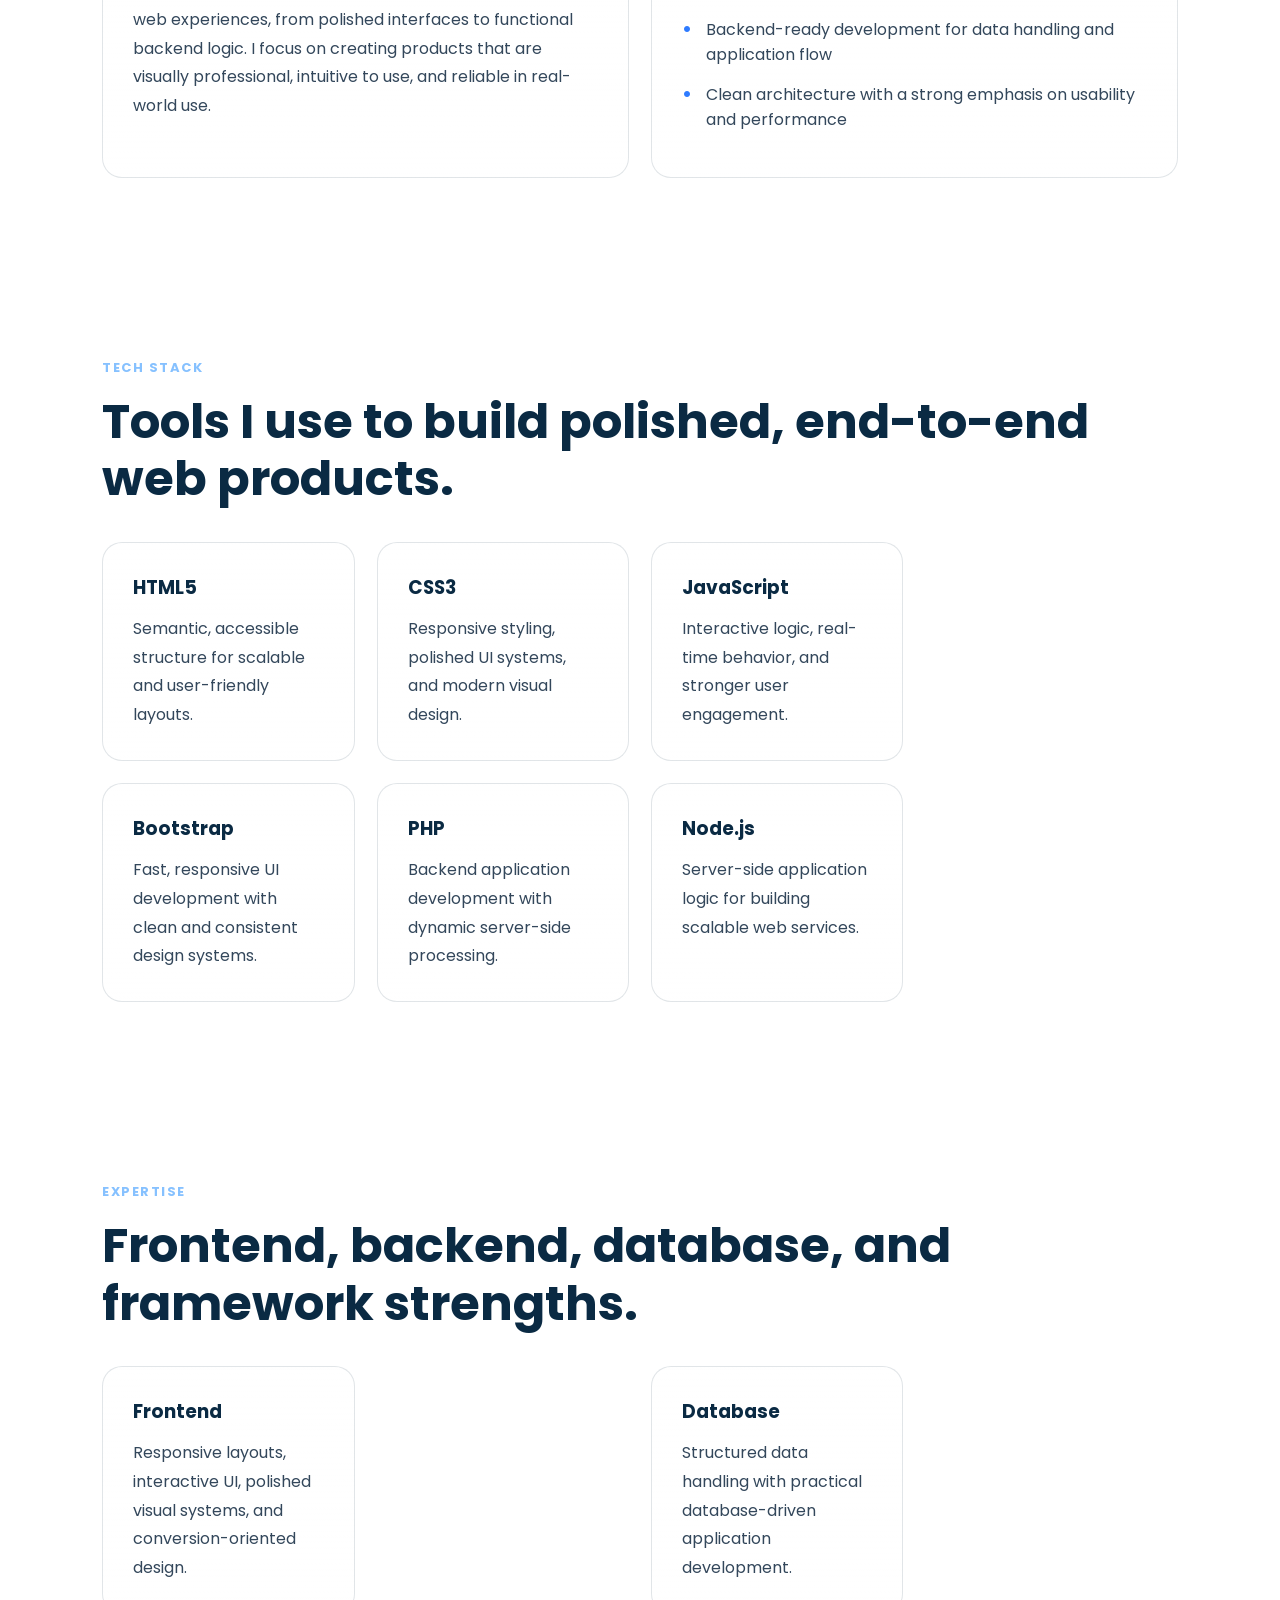
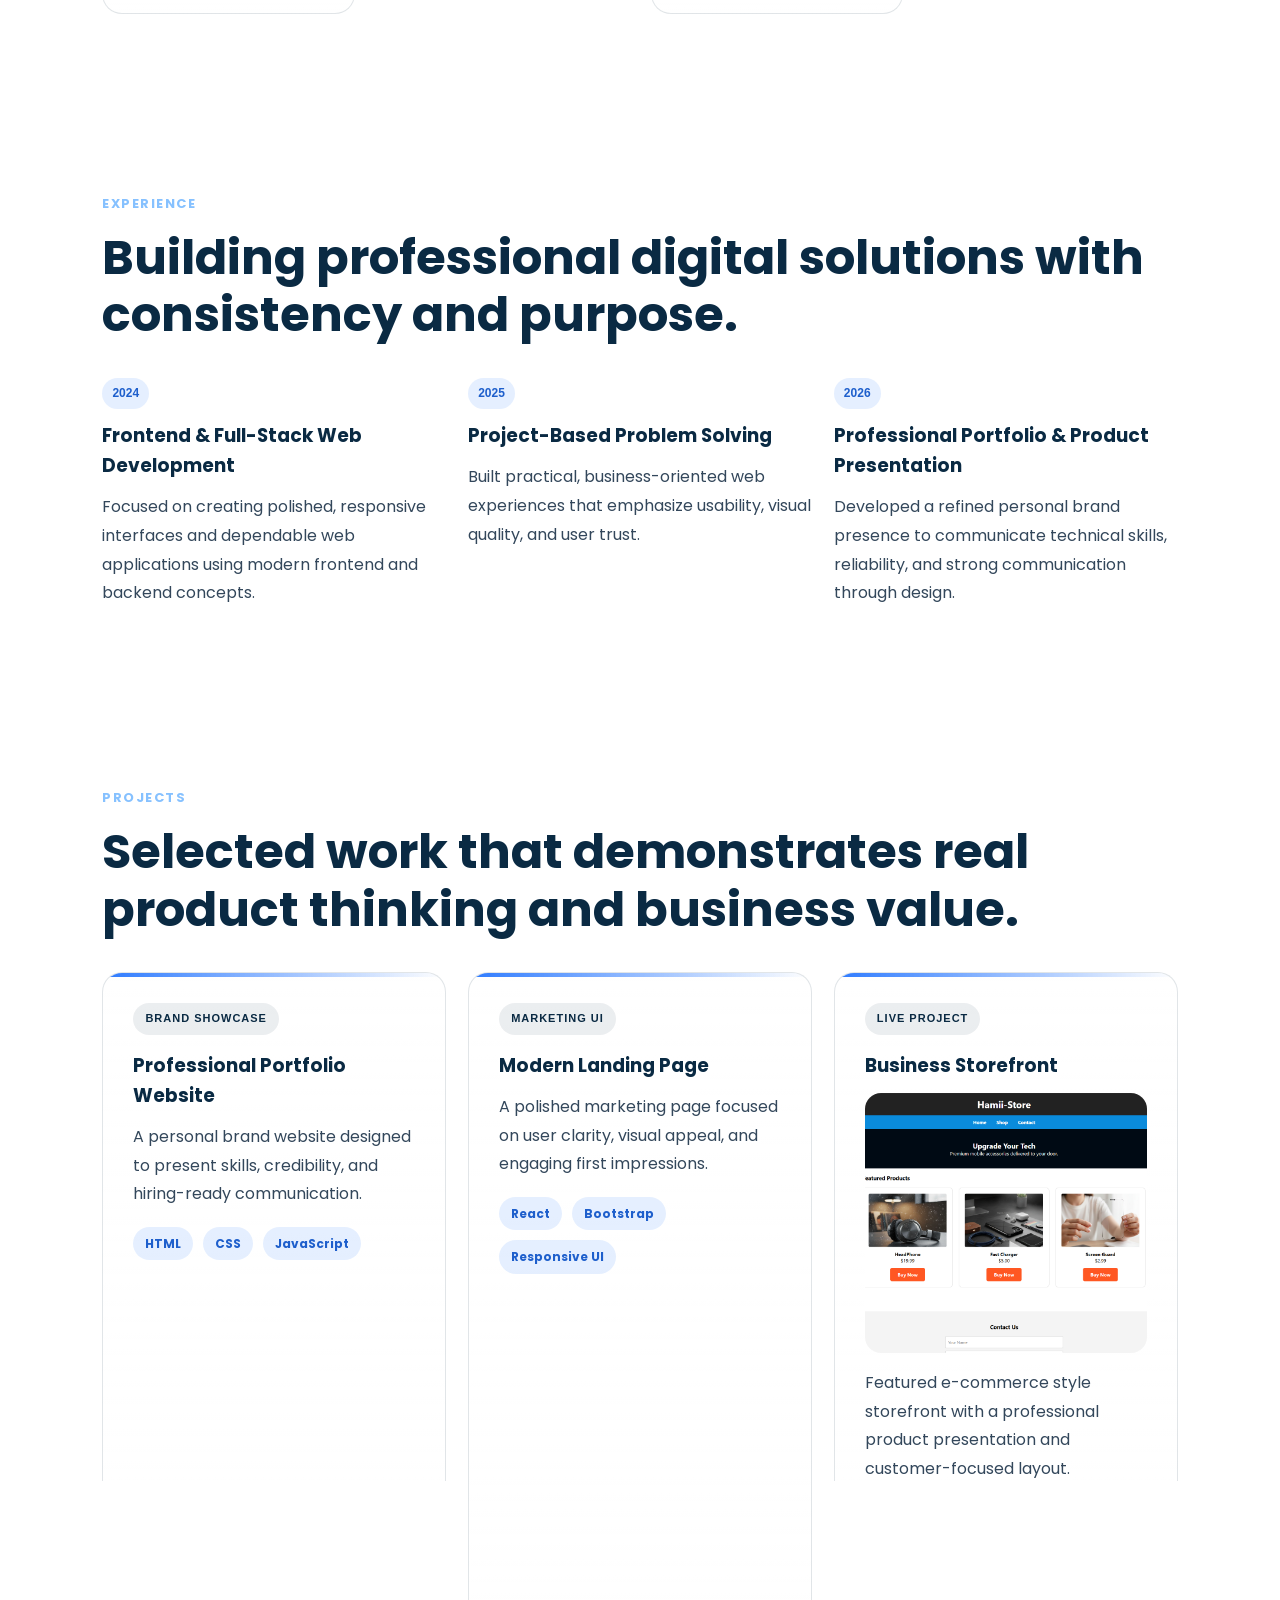
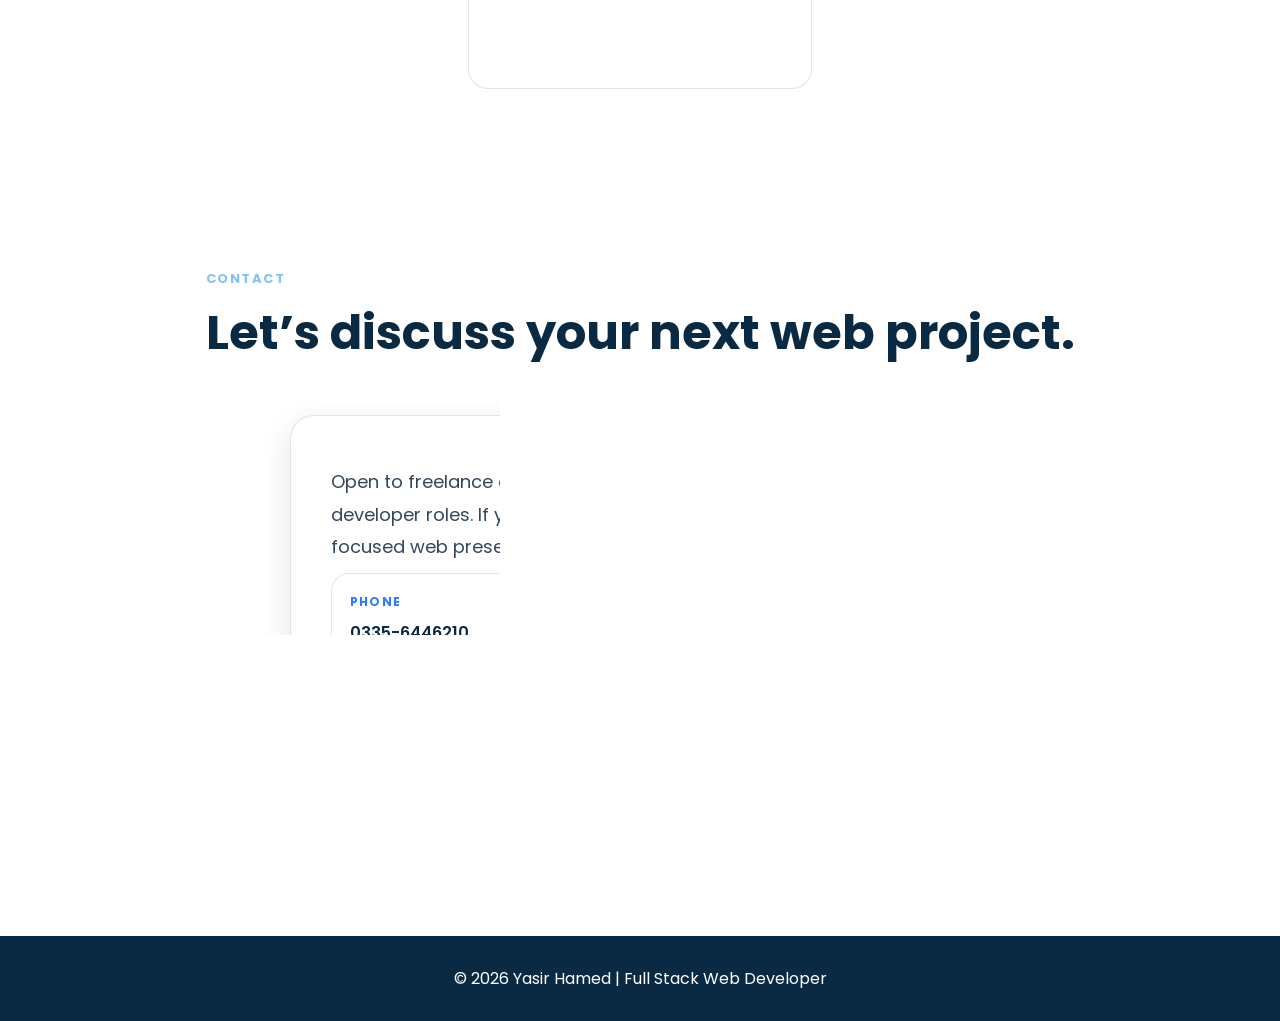
==== commit 92b40270: "Update index.html" ====
--- a/index.html
+++ b/index.html
@@ -121,7 +121,7 @@
                 <div class="hero-actions">
                     <a href="#projects">View Projects</a>
                     <a href="#contact">Hire Me</a>
-                    <a href="resume.pdf" target="_blank" rel="noopener noreferrer" download class="btn-resume">📄 Download CV</a>
+                    <a href="" target="_blank" rel="noopener noreferrer" download class="btn-resume">📄 Download CV</a>
                 </div>
                 <div class="mini-stats">
                     <div class="stat-card">
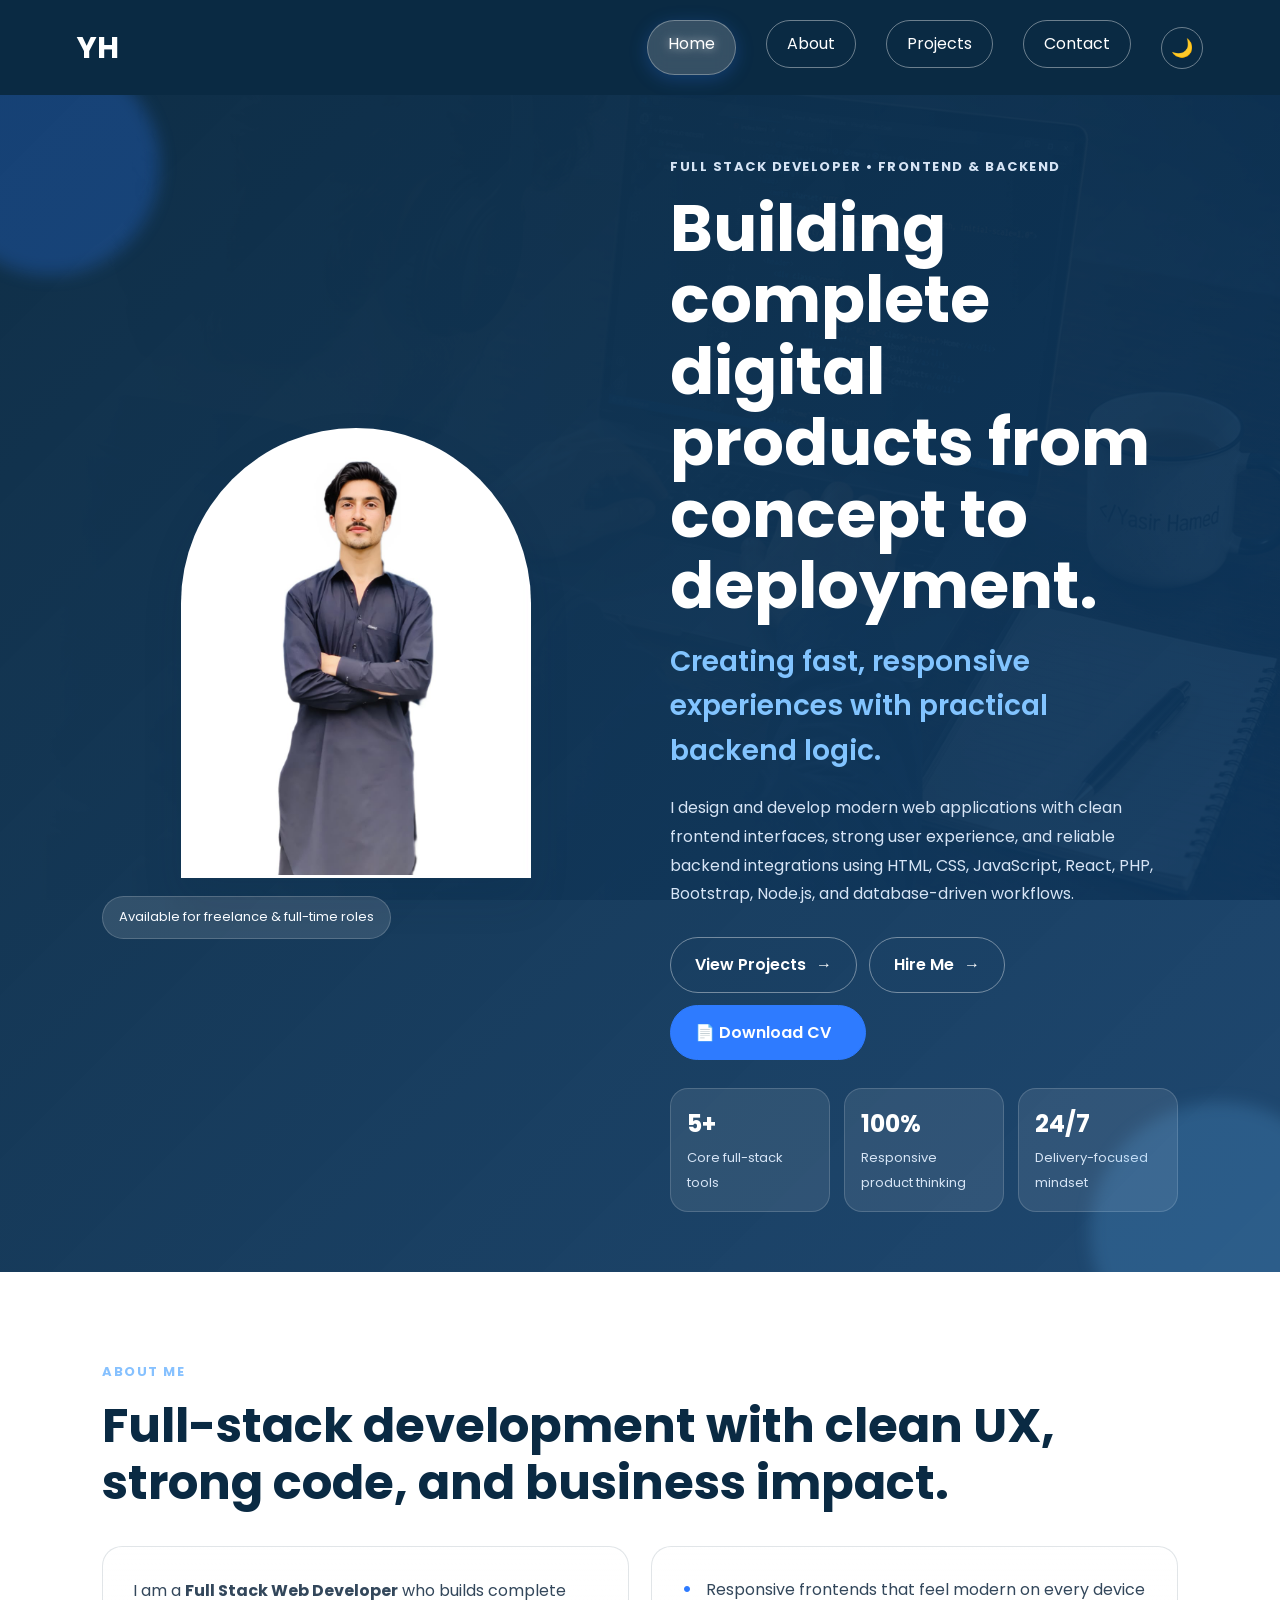
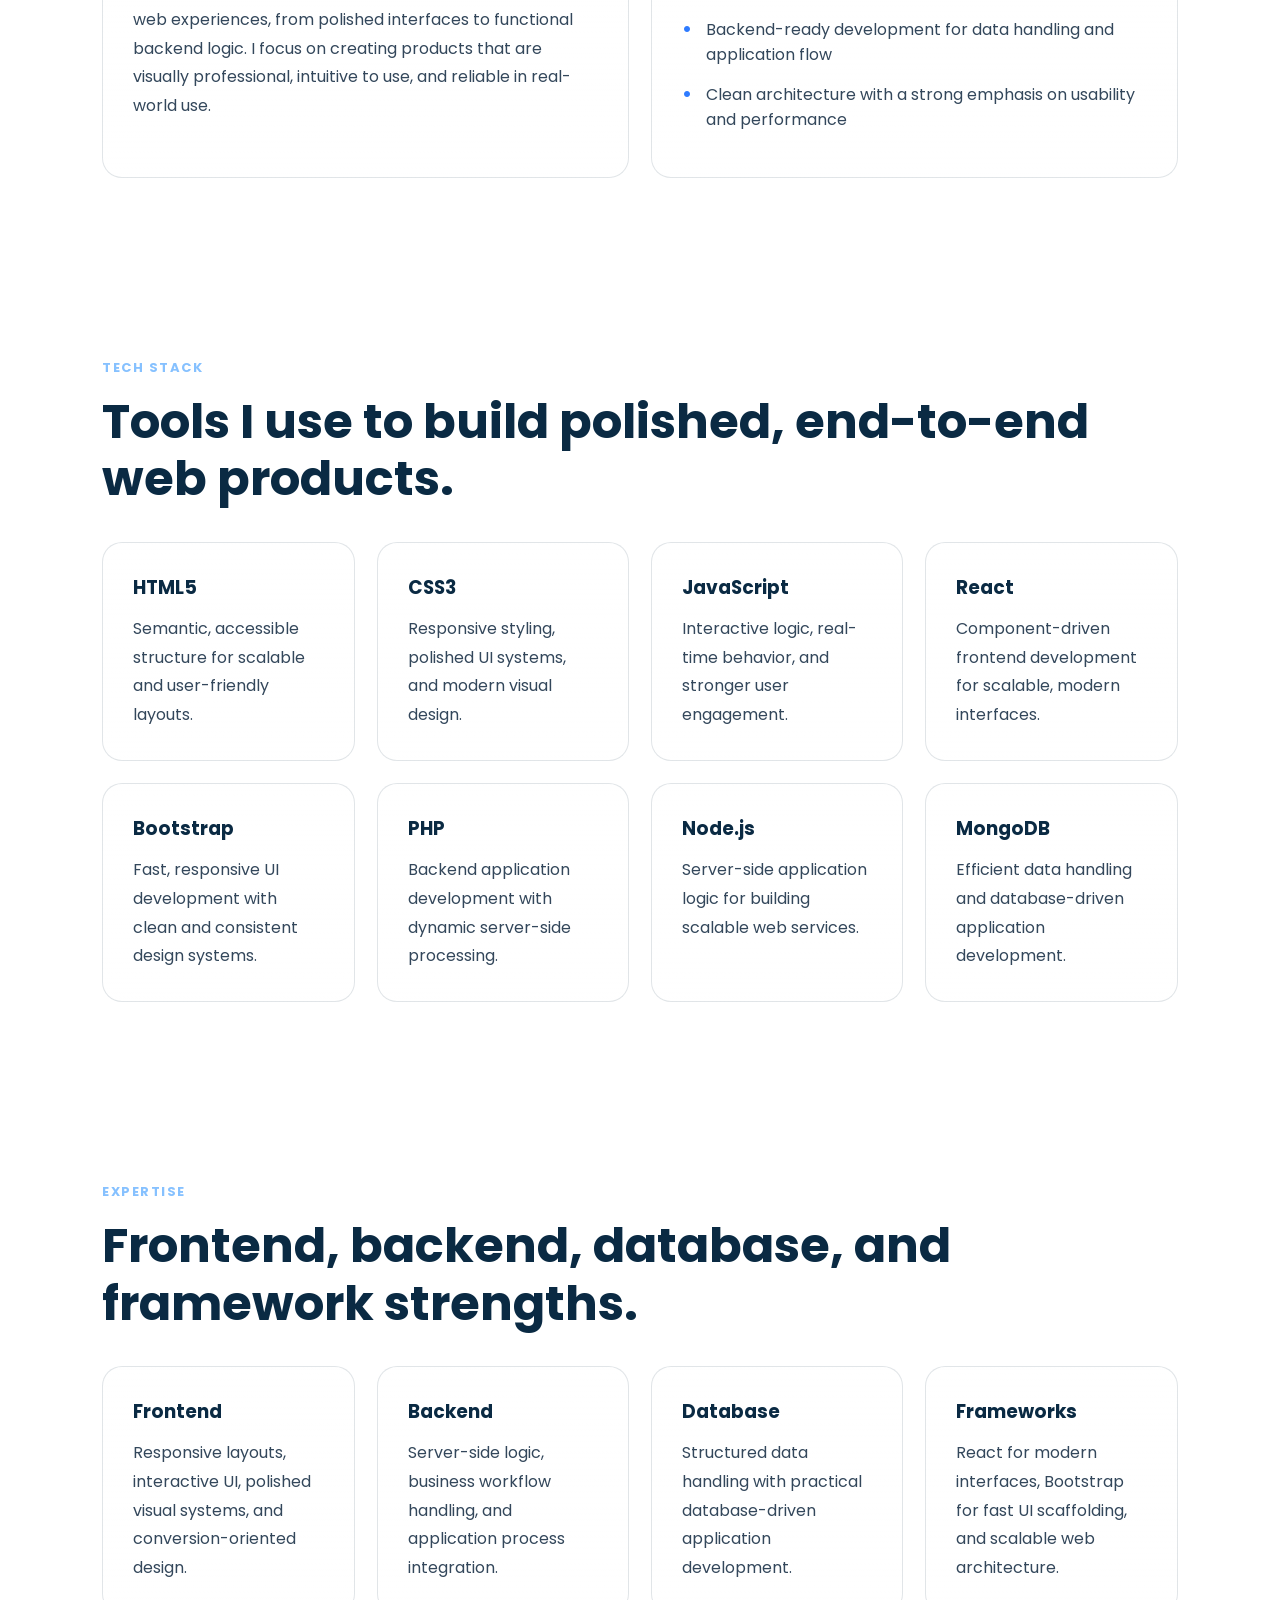
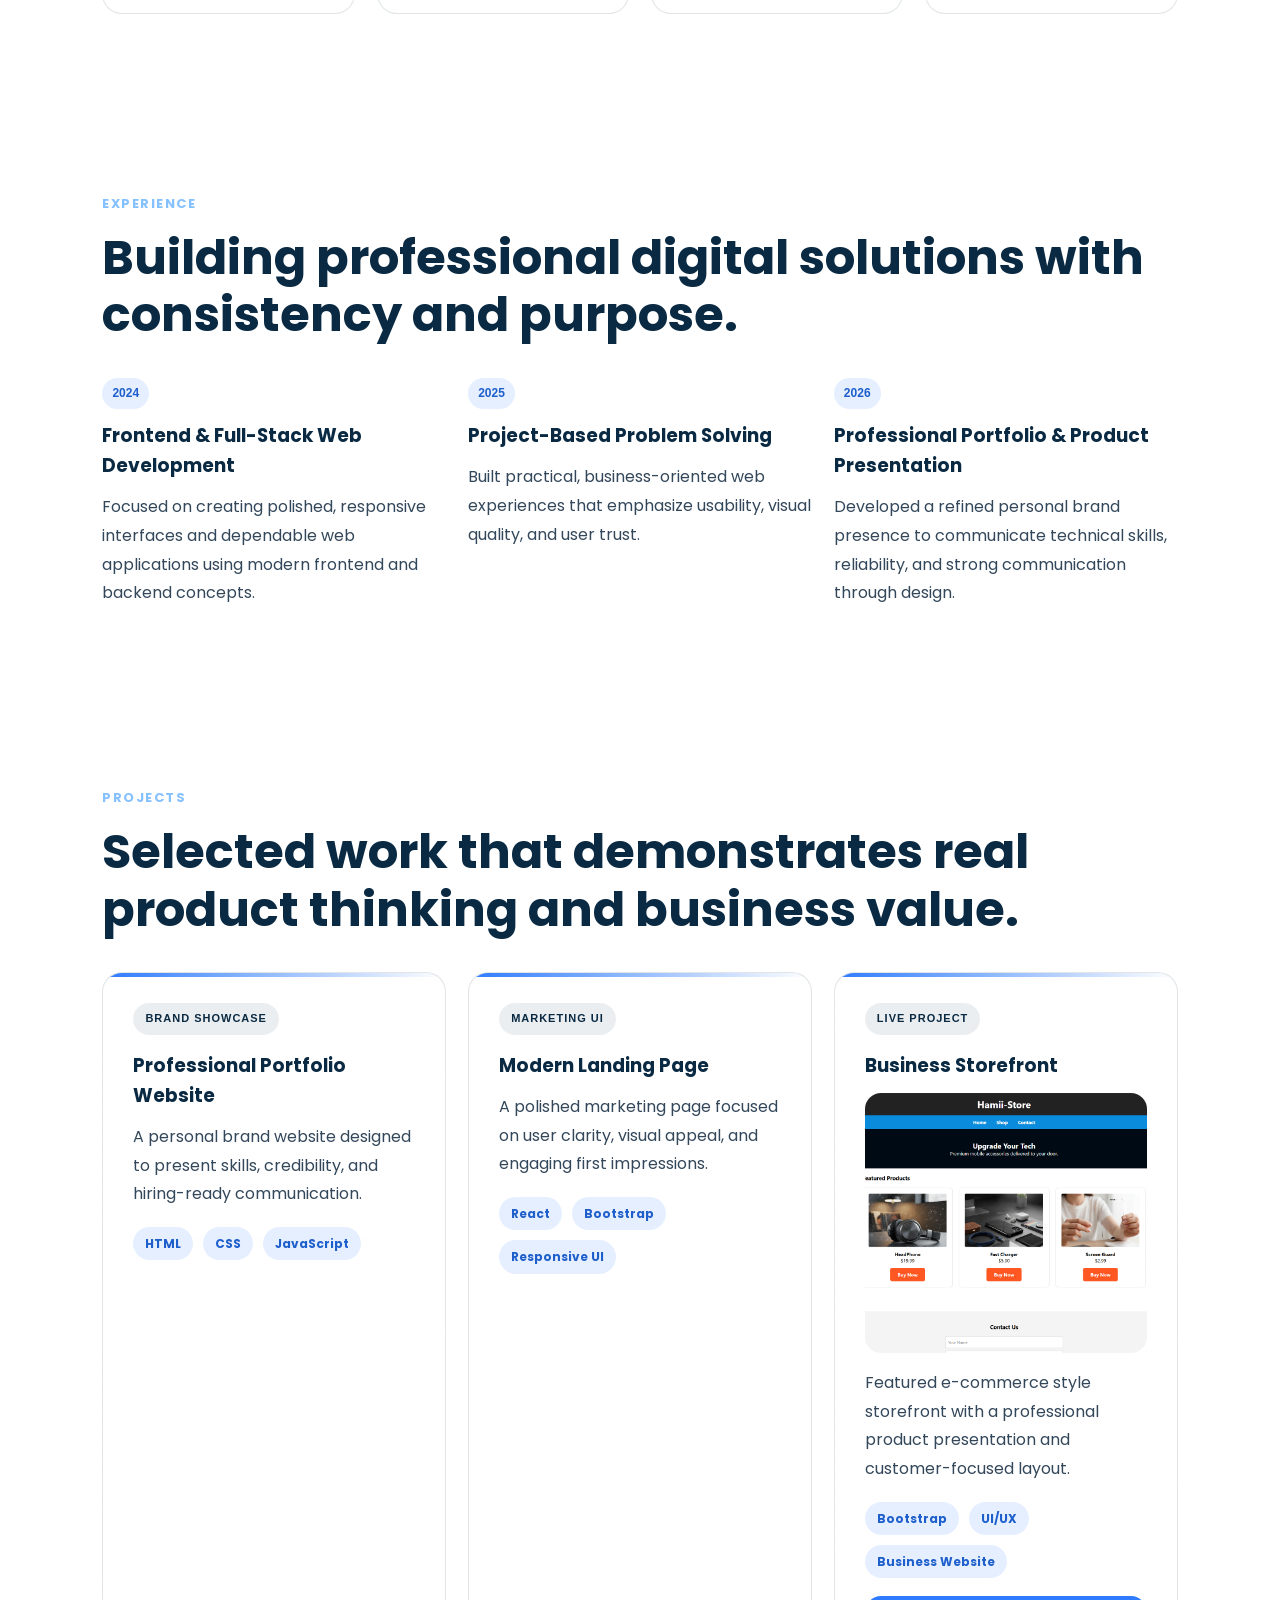
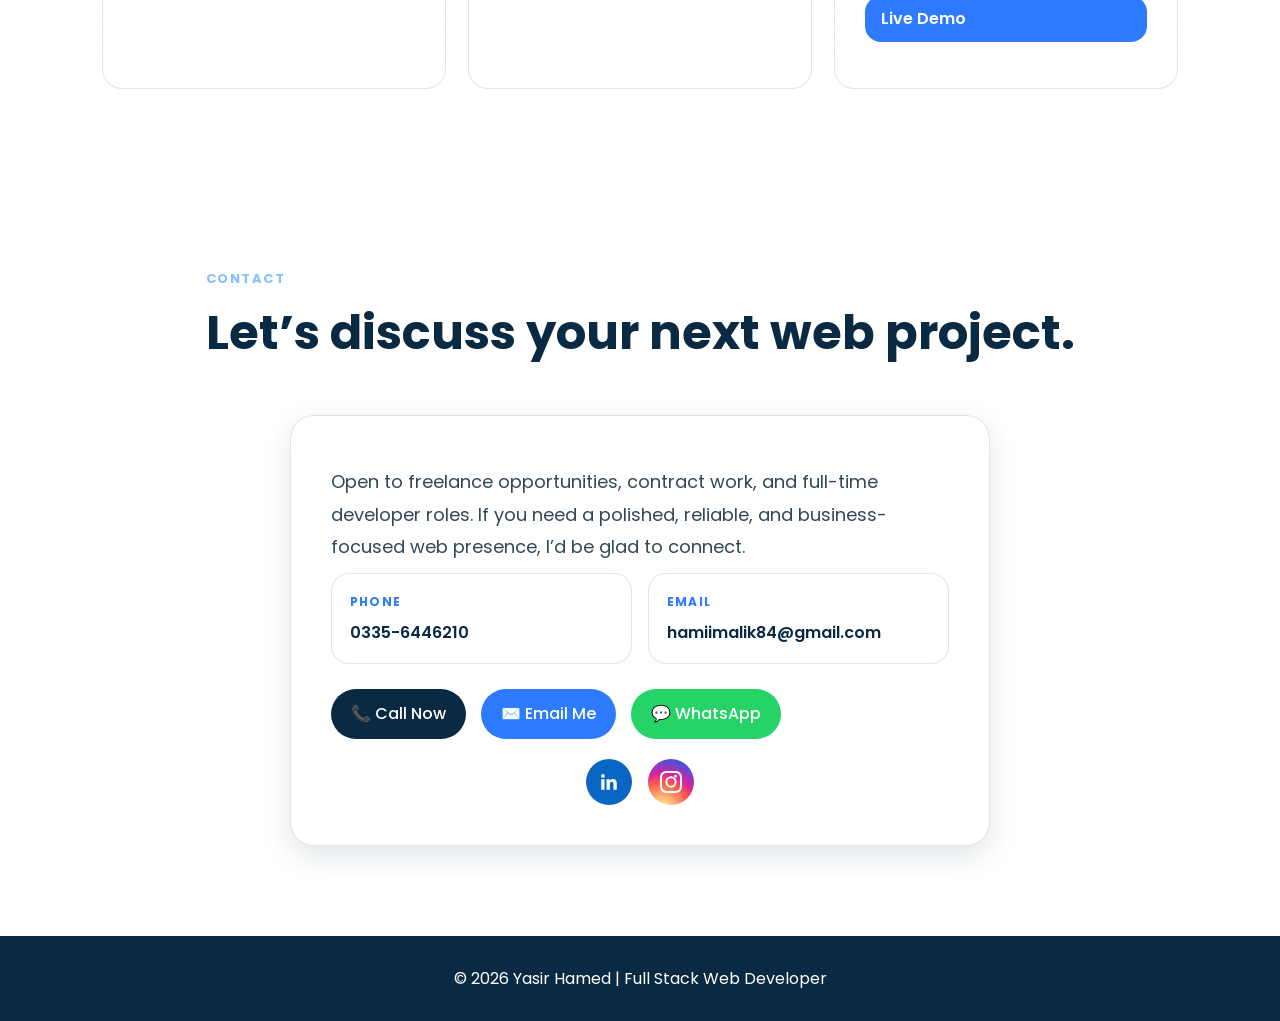
==== commit 8037979a: "Update index.html" ====
--- a/index.html
+++ b/index.html
@@ -121,7 +121,9 @@
                 <div class="hero-actions">
                     <a href="#projects">View Projects</a>
                     <a href="#contact">Hire Me</a>
-                    <a href="" target="_blank" rel="noopener noreferrer" download class="btn-resume">📄 Download CV</a>
+                    <a href="yasirhamedcv.pdf" download class="btn-resume">
+    📄 Download CV
+</a>
                 </div>
                 <div class="mini-stats">
                     <div class="stat-card">
